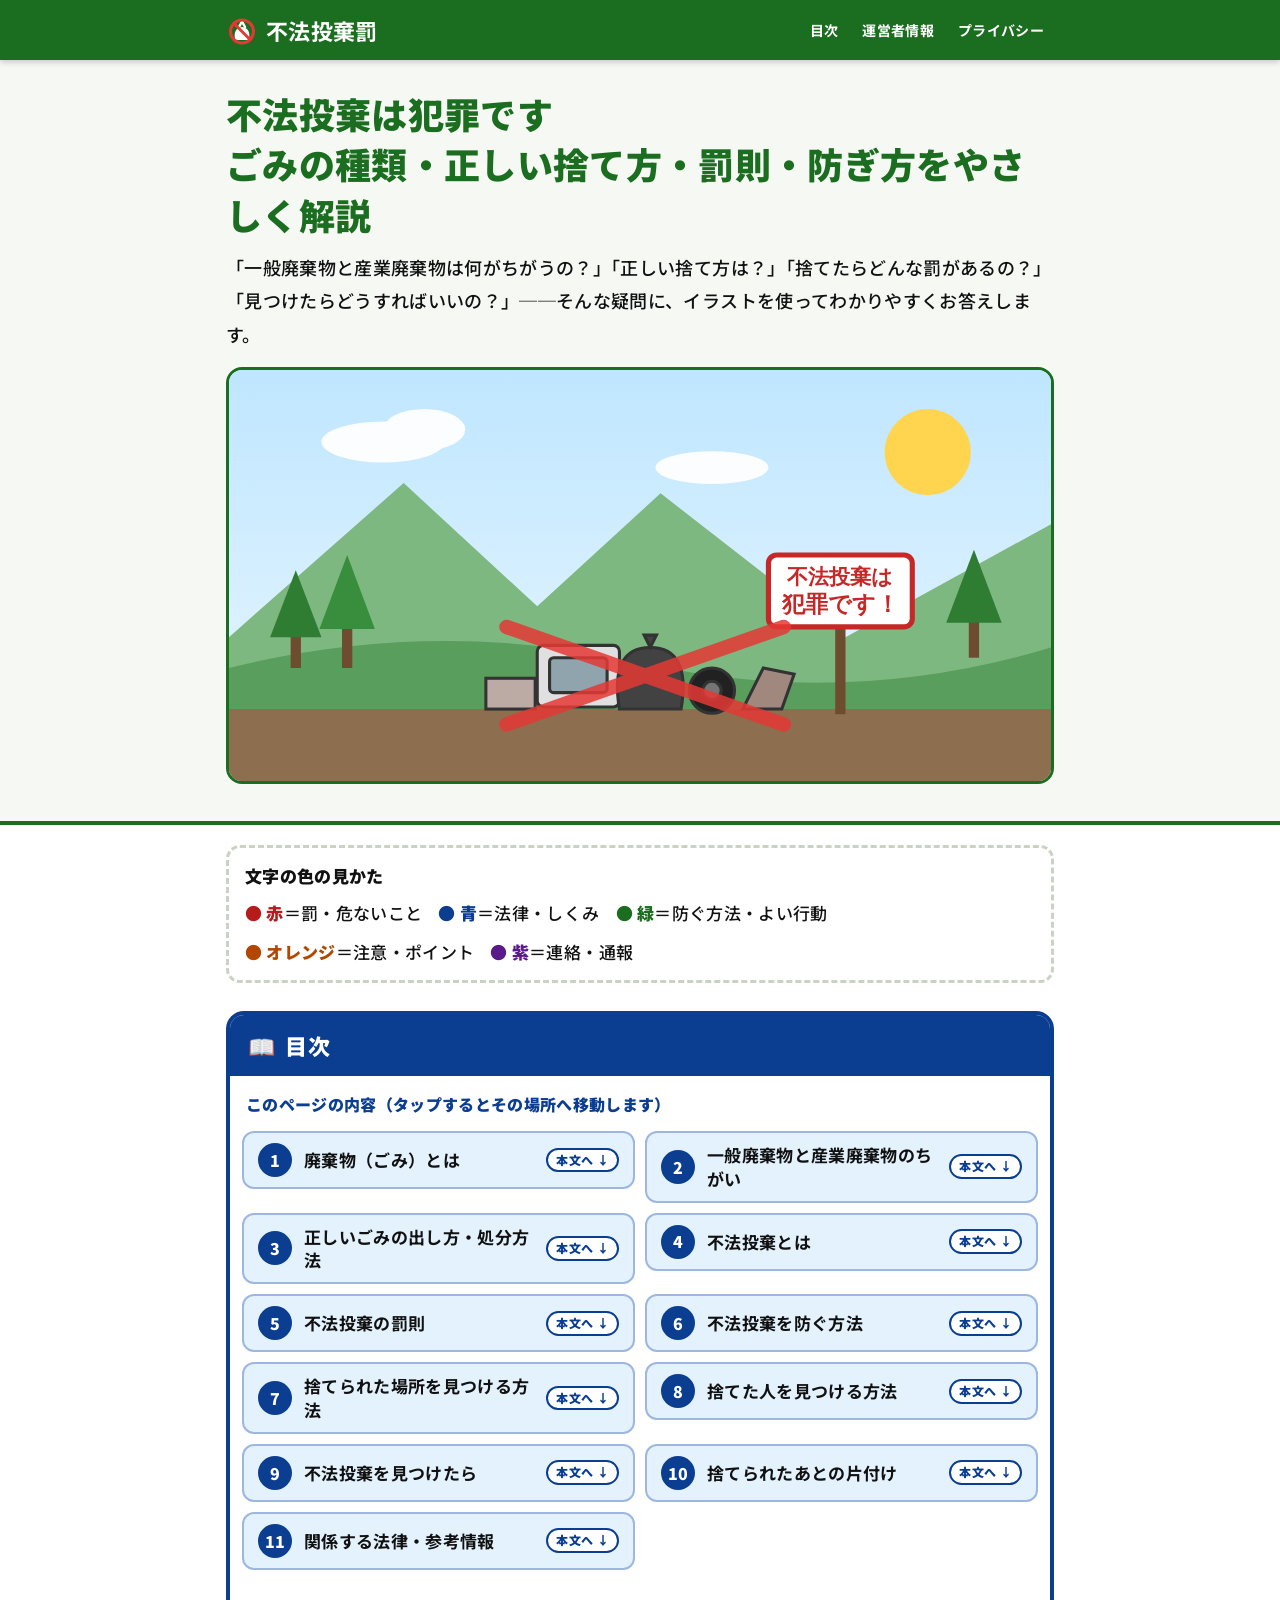
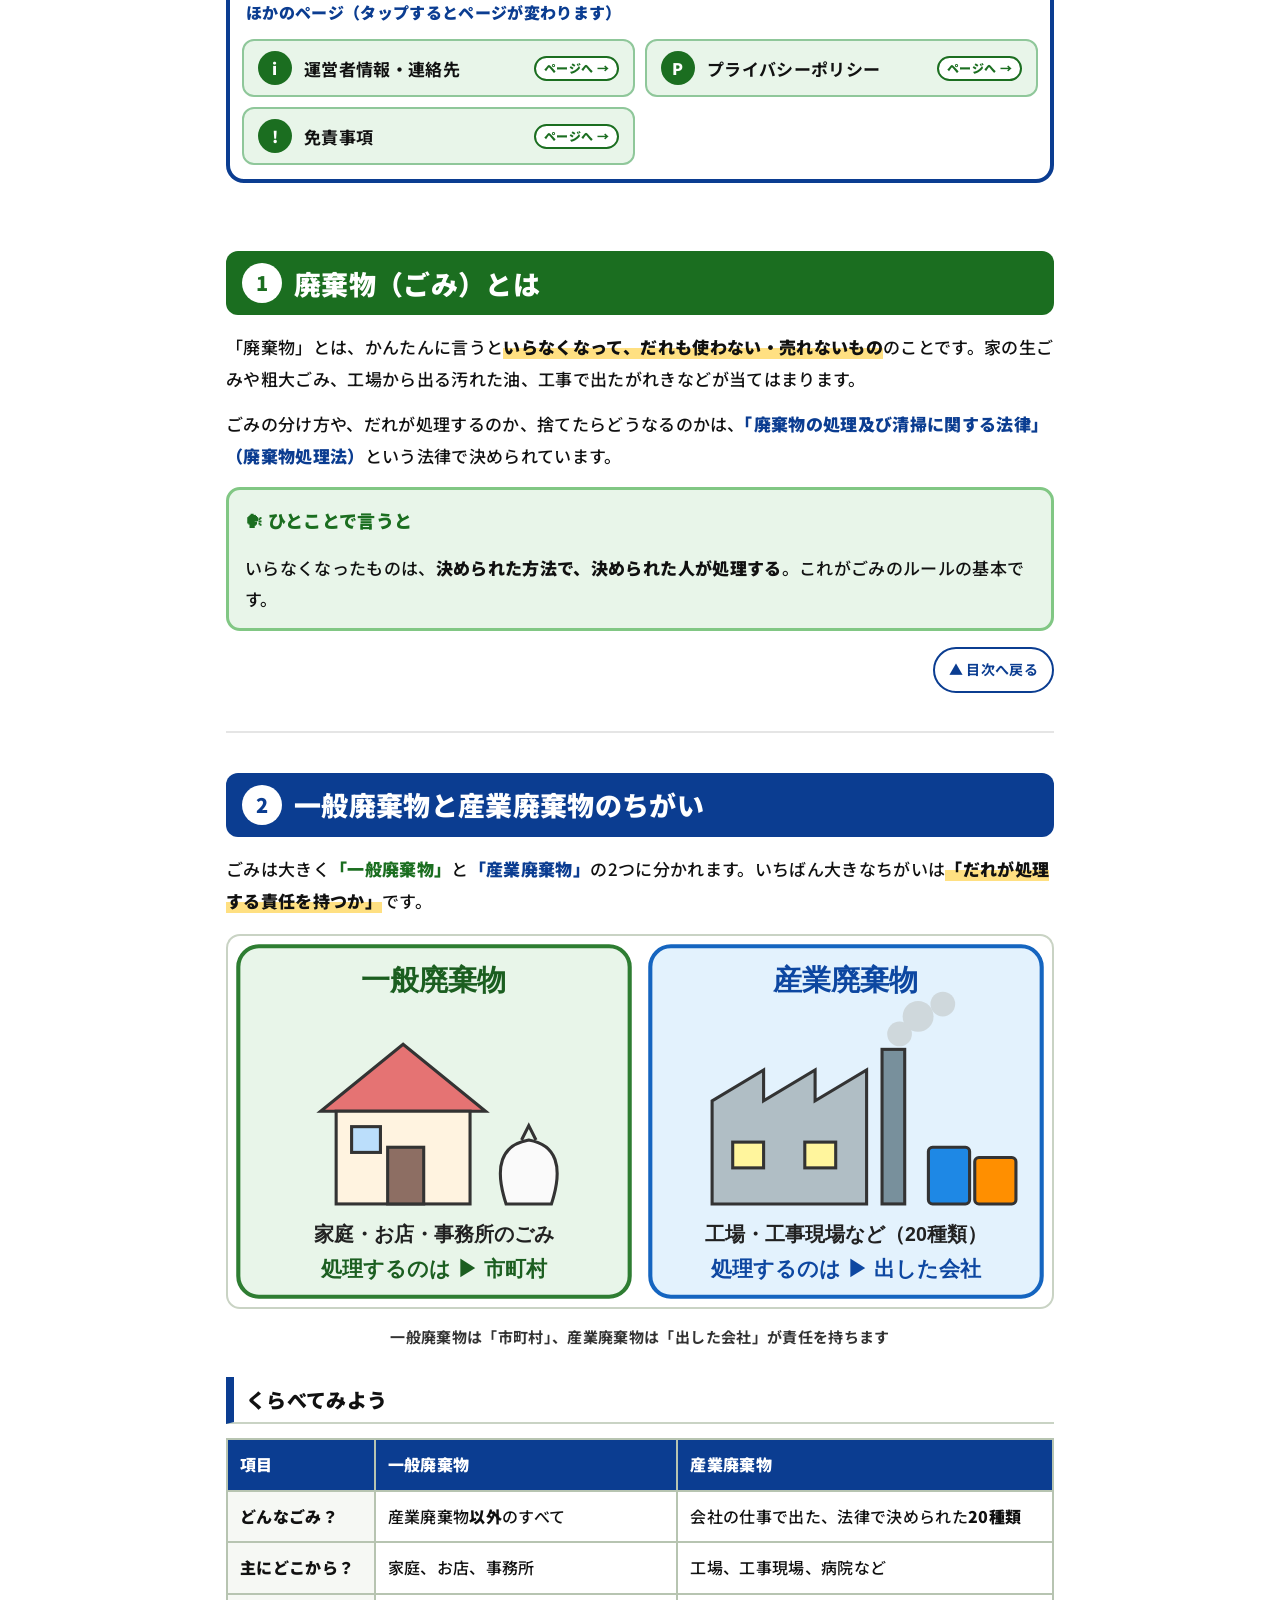
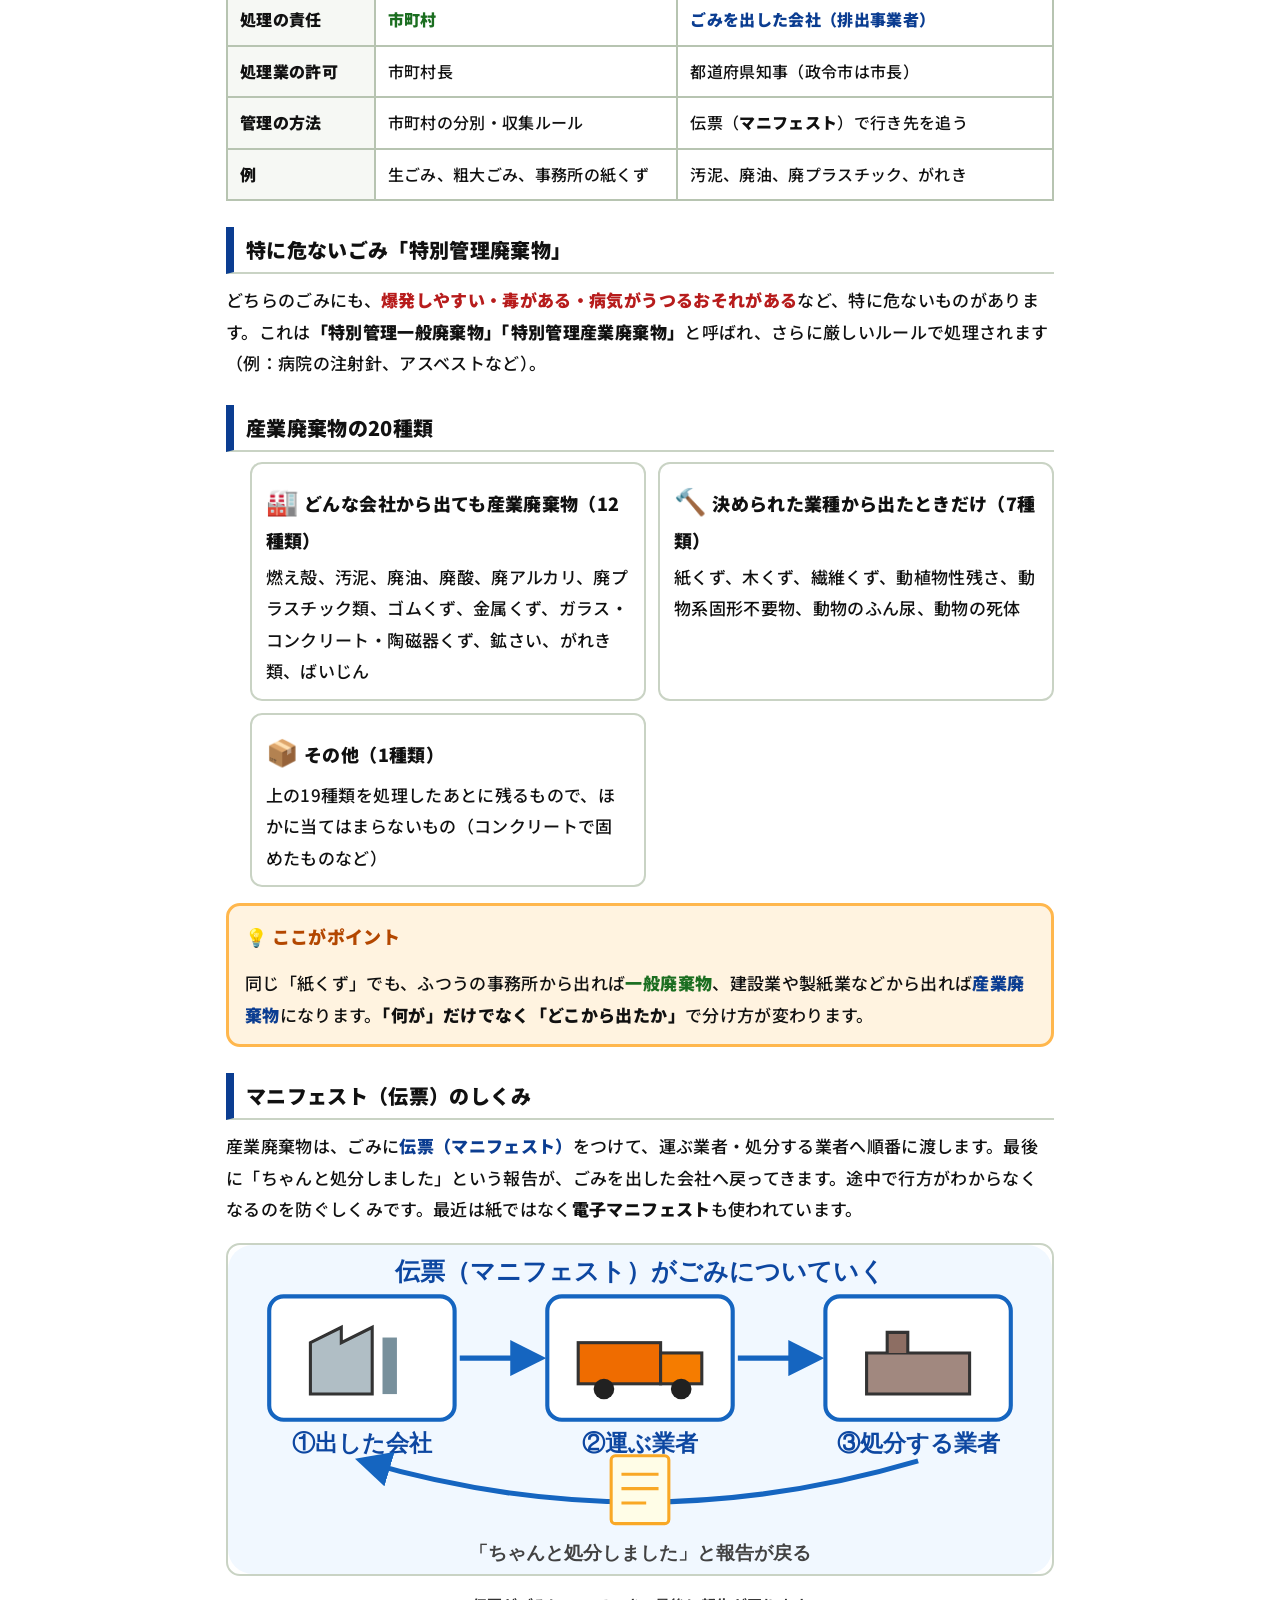
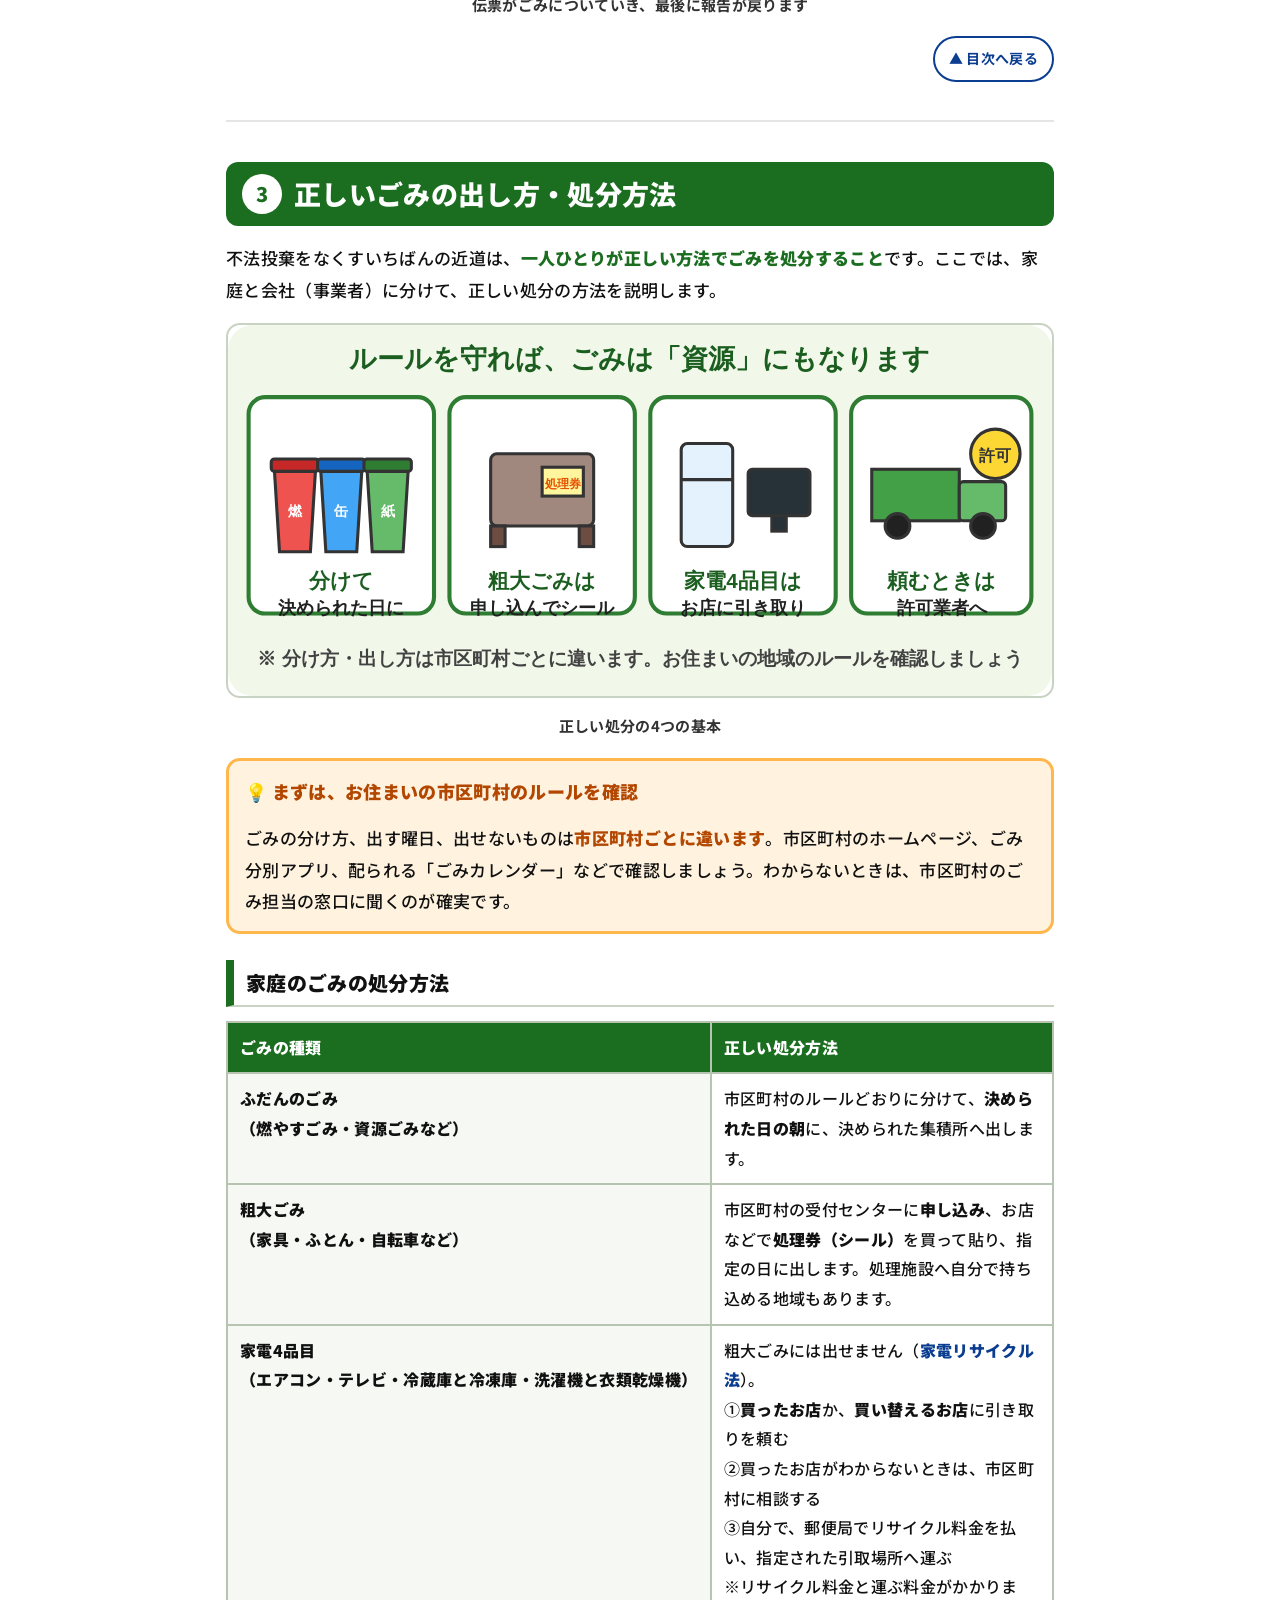
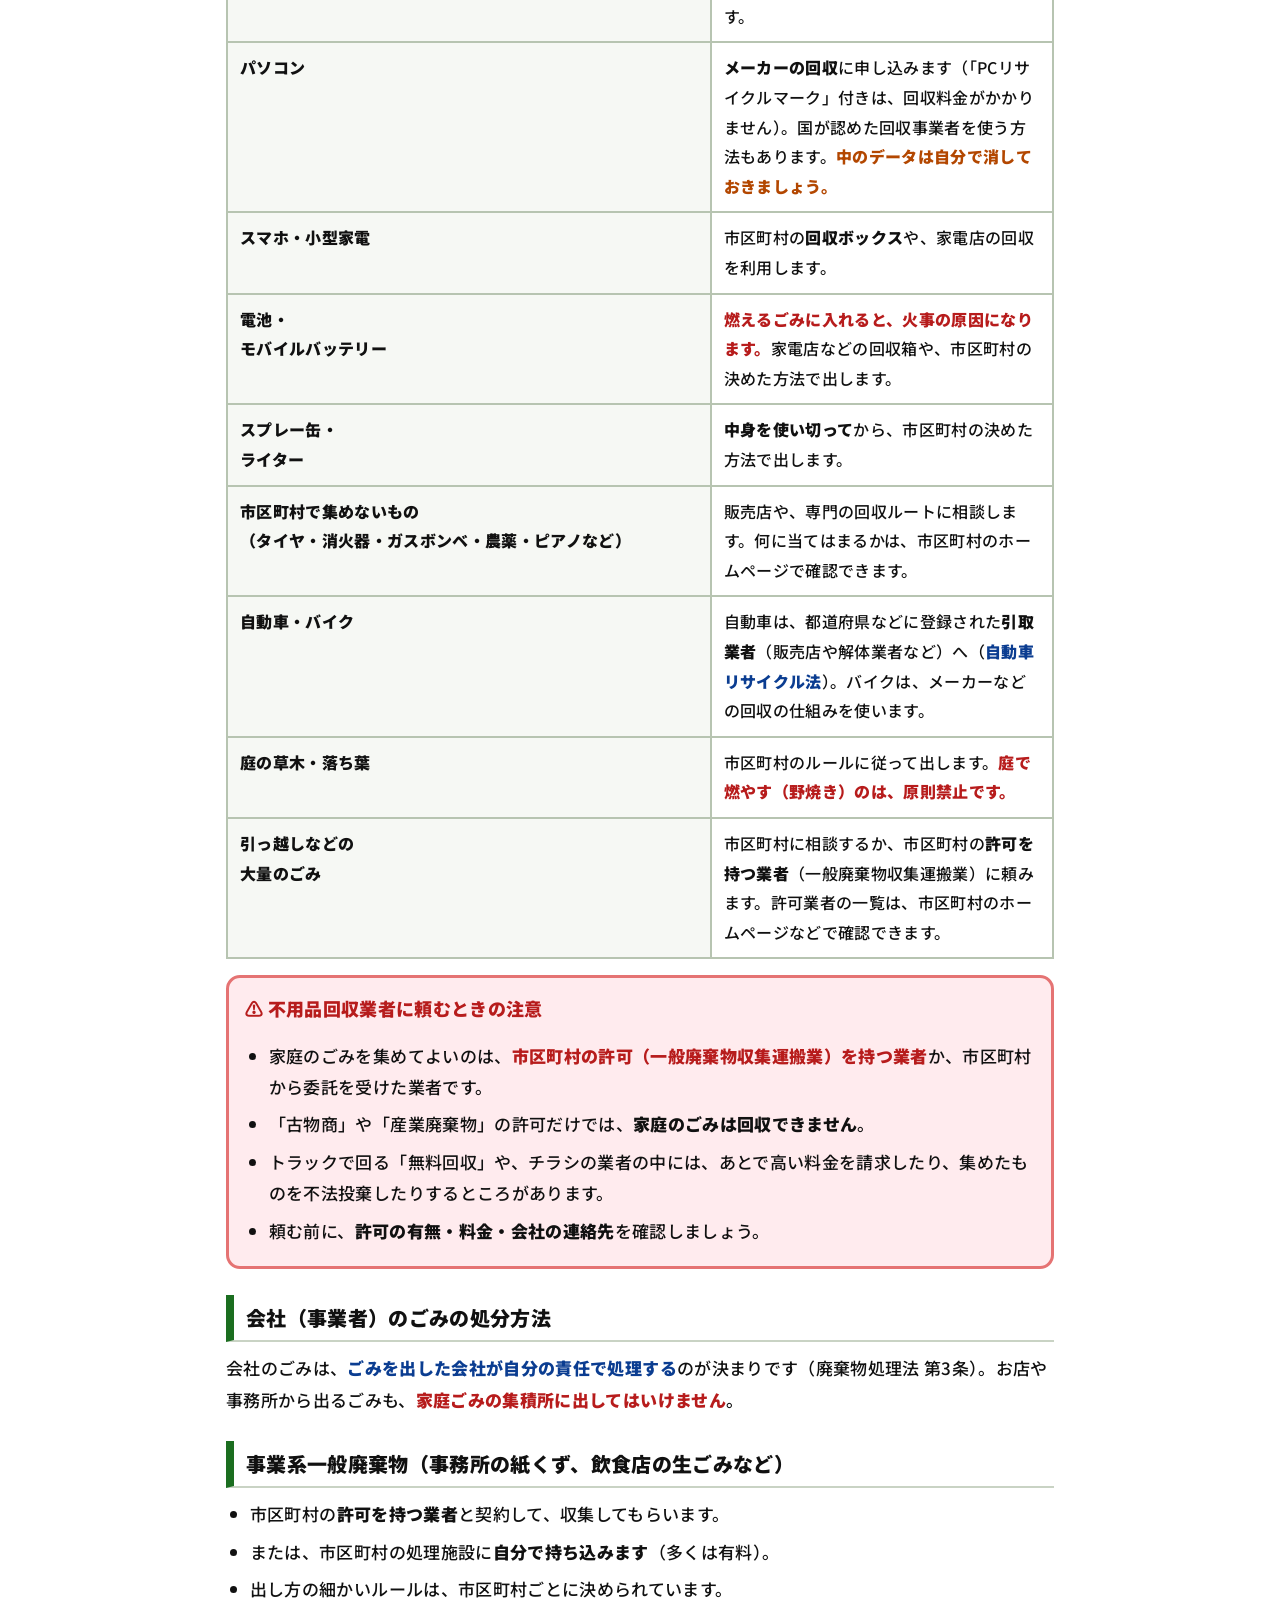
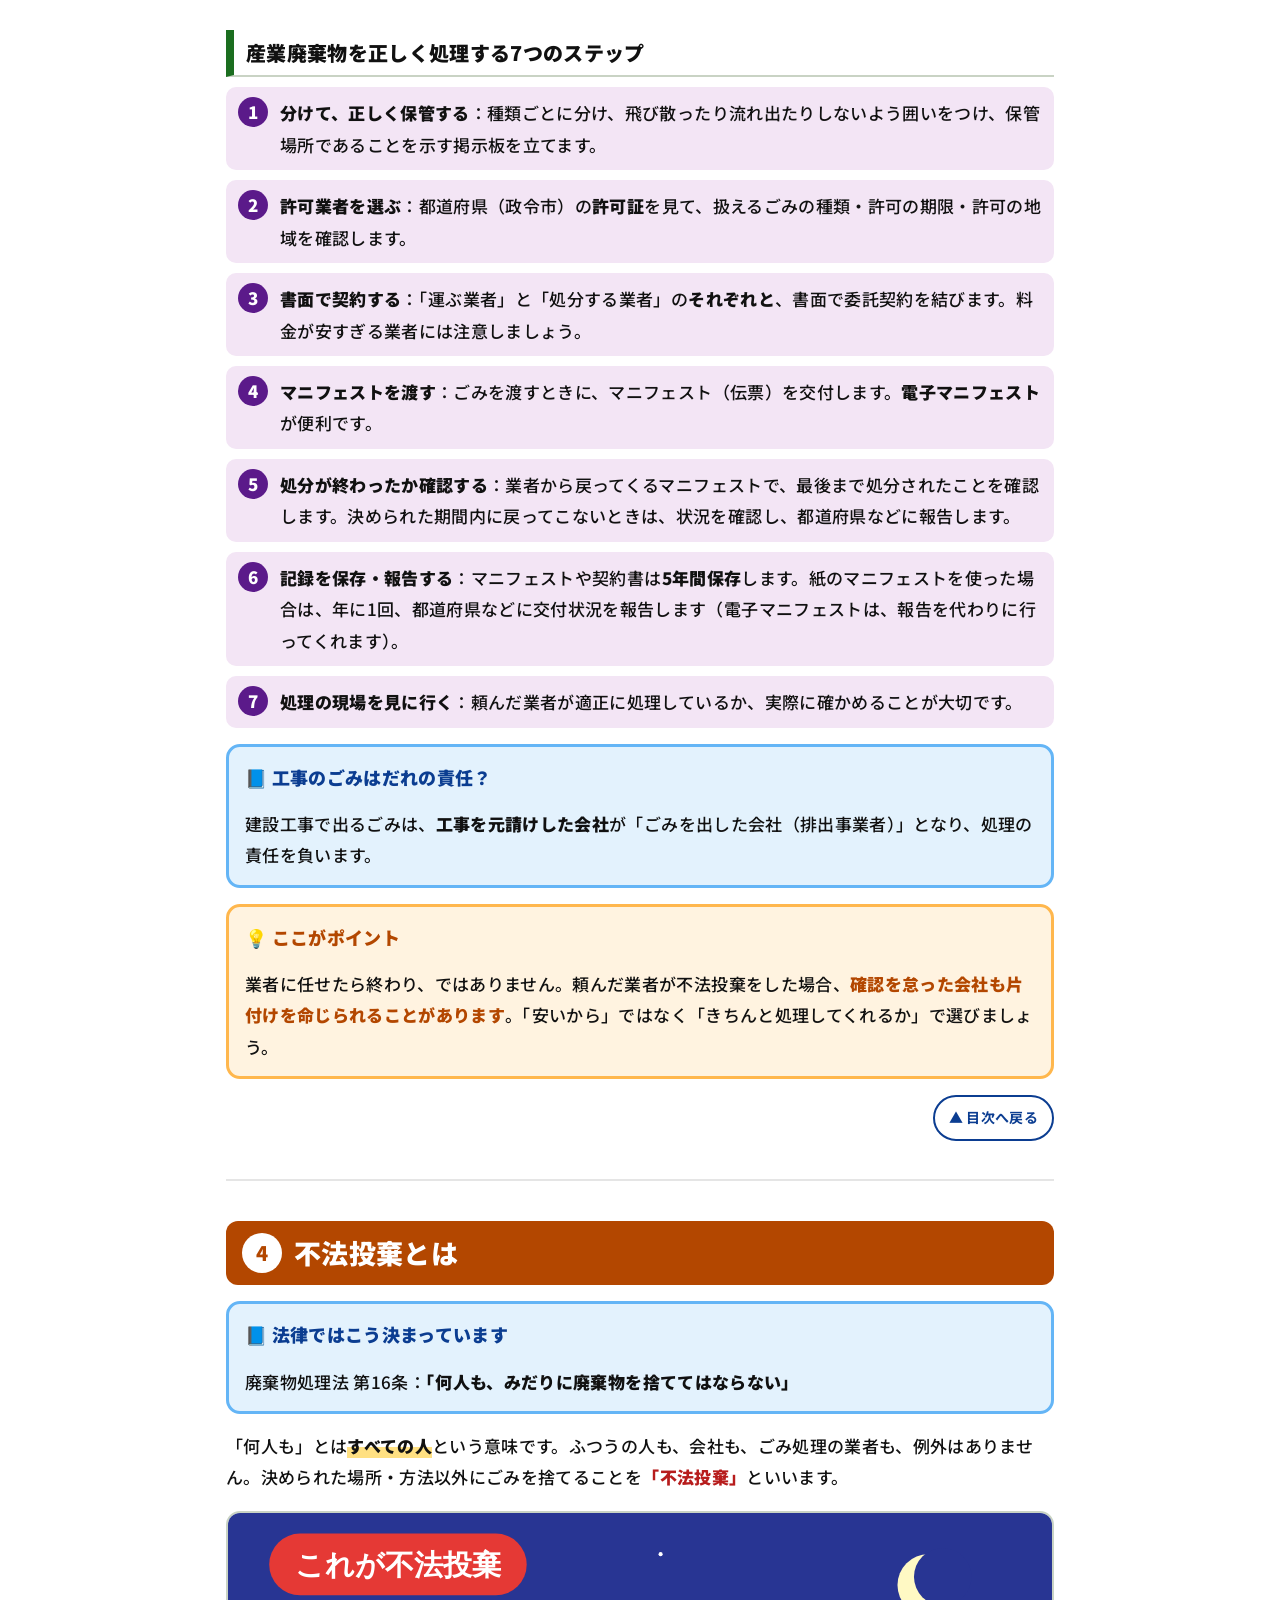
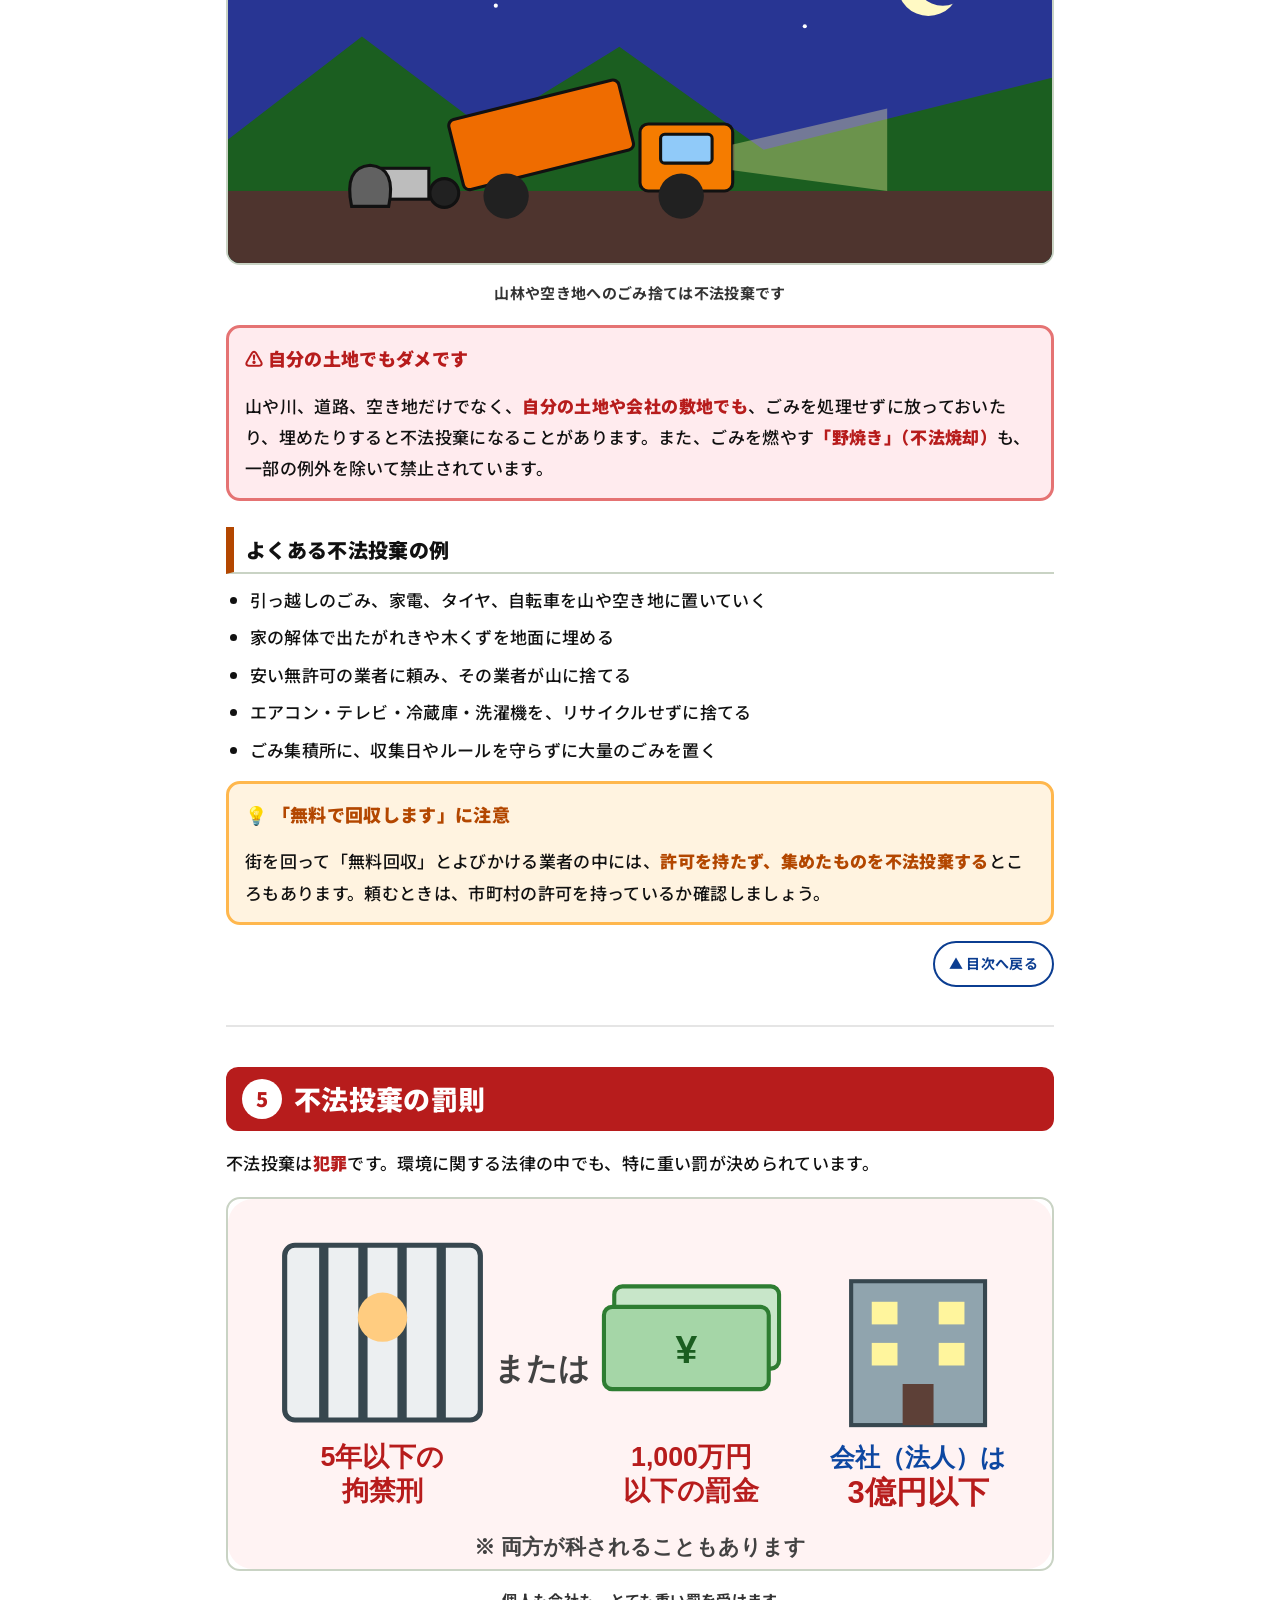
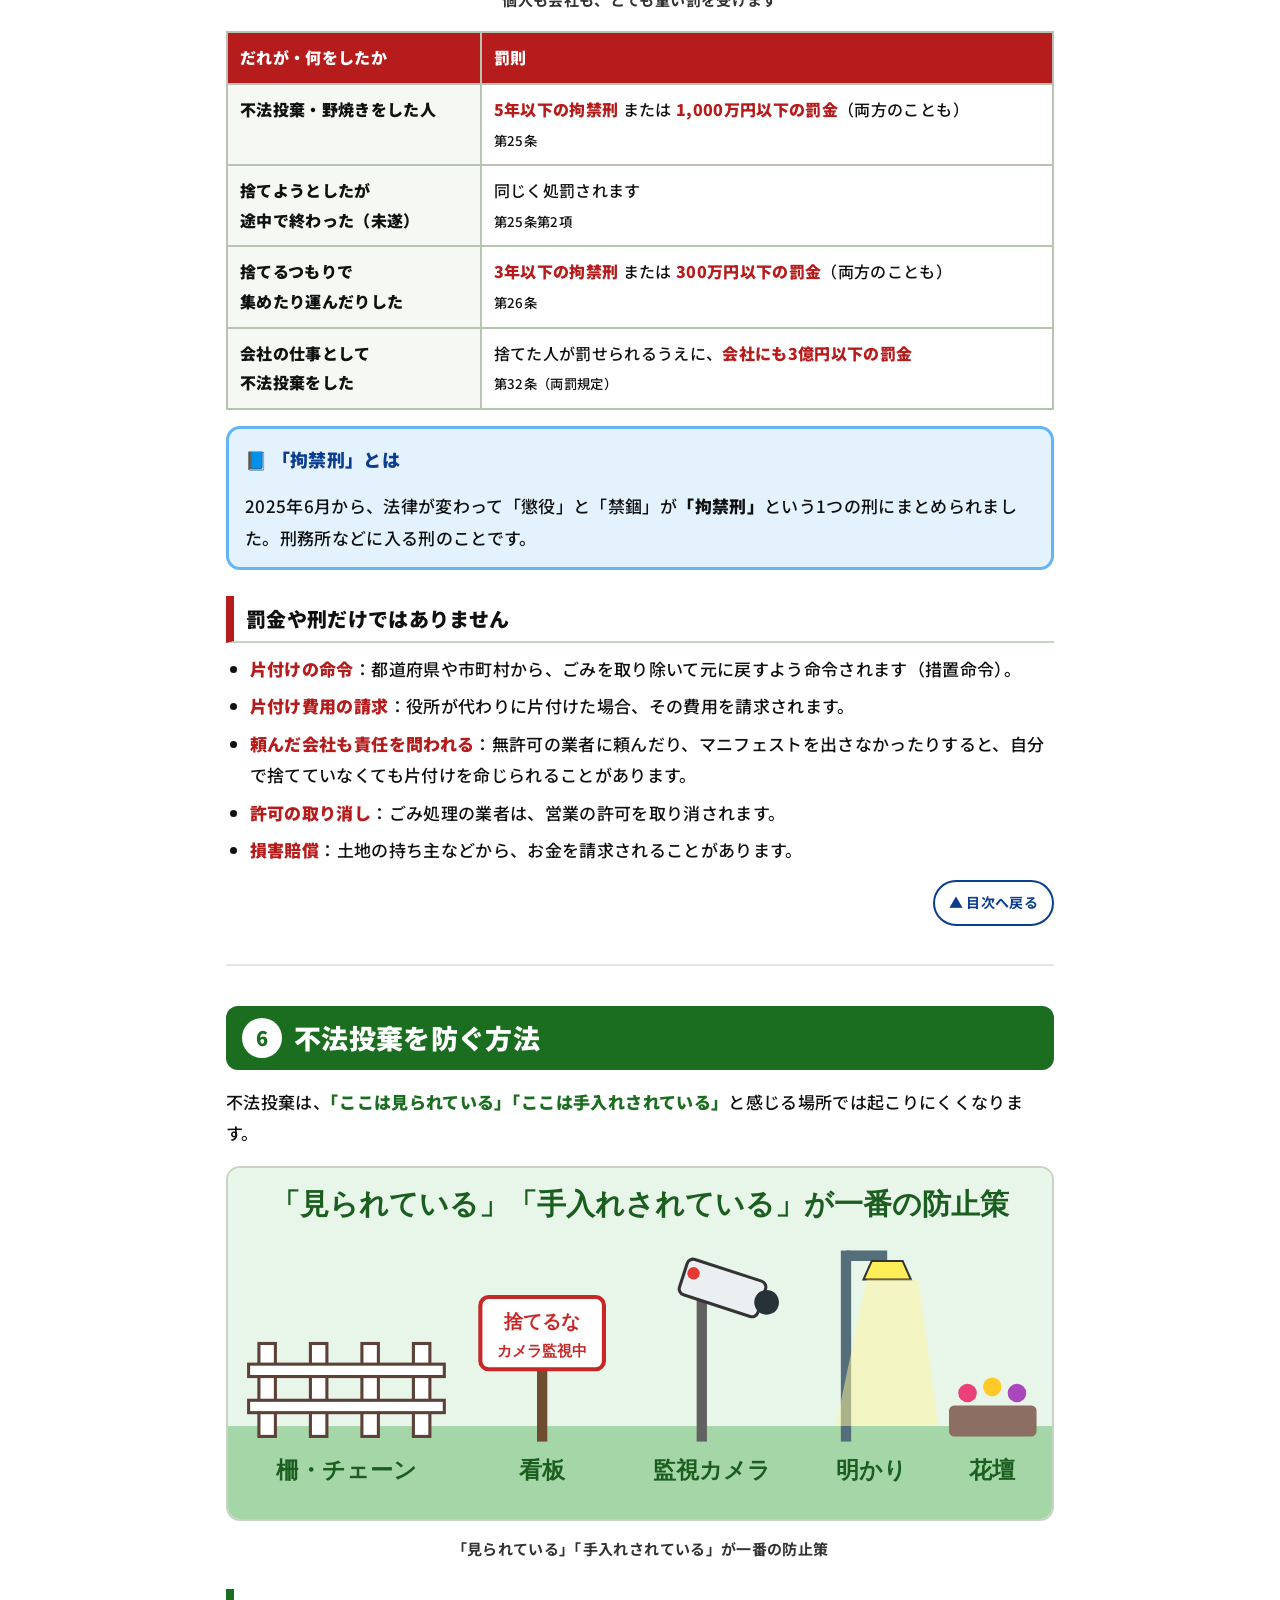
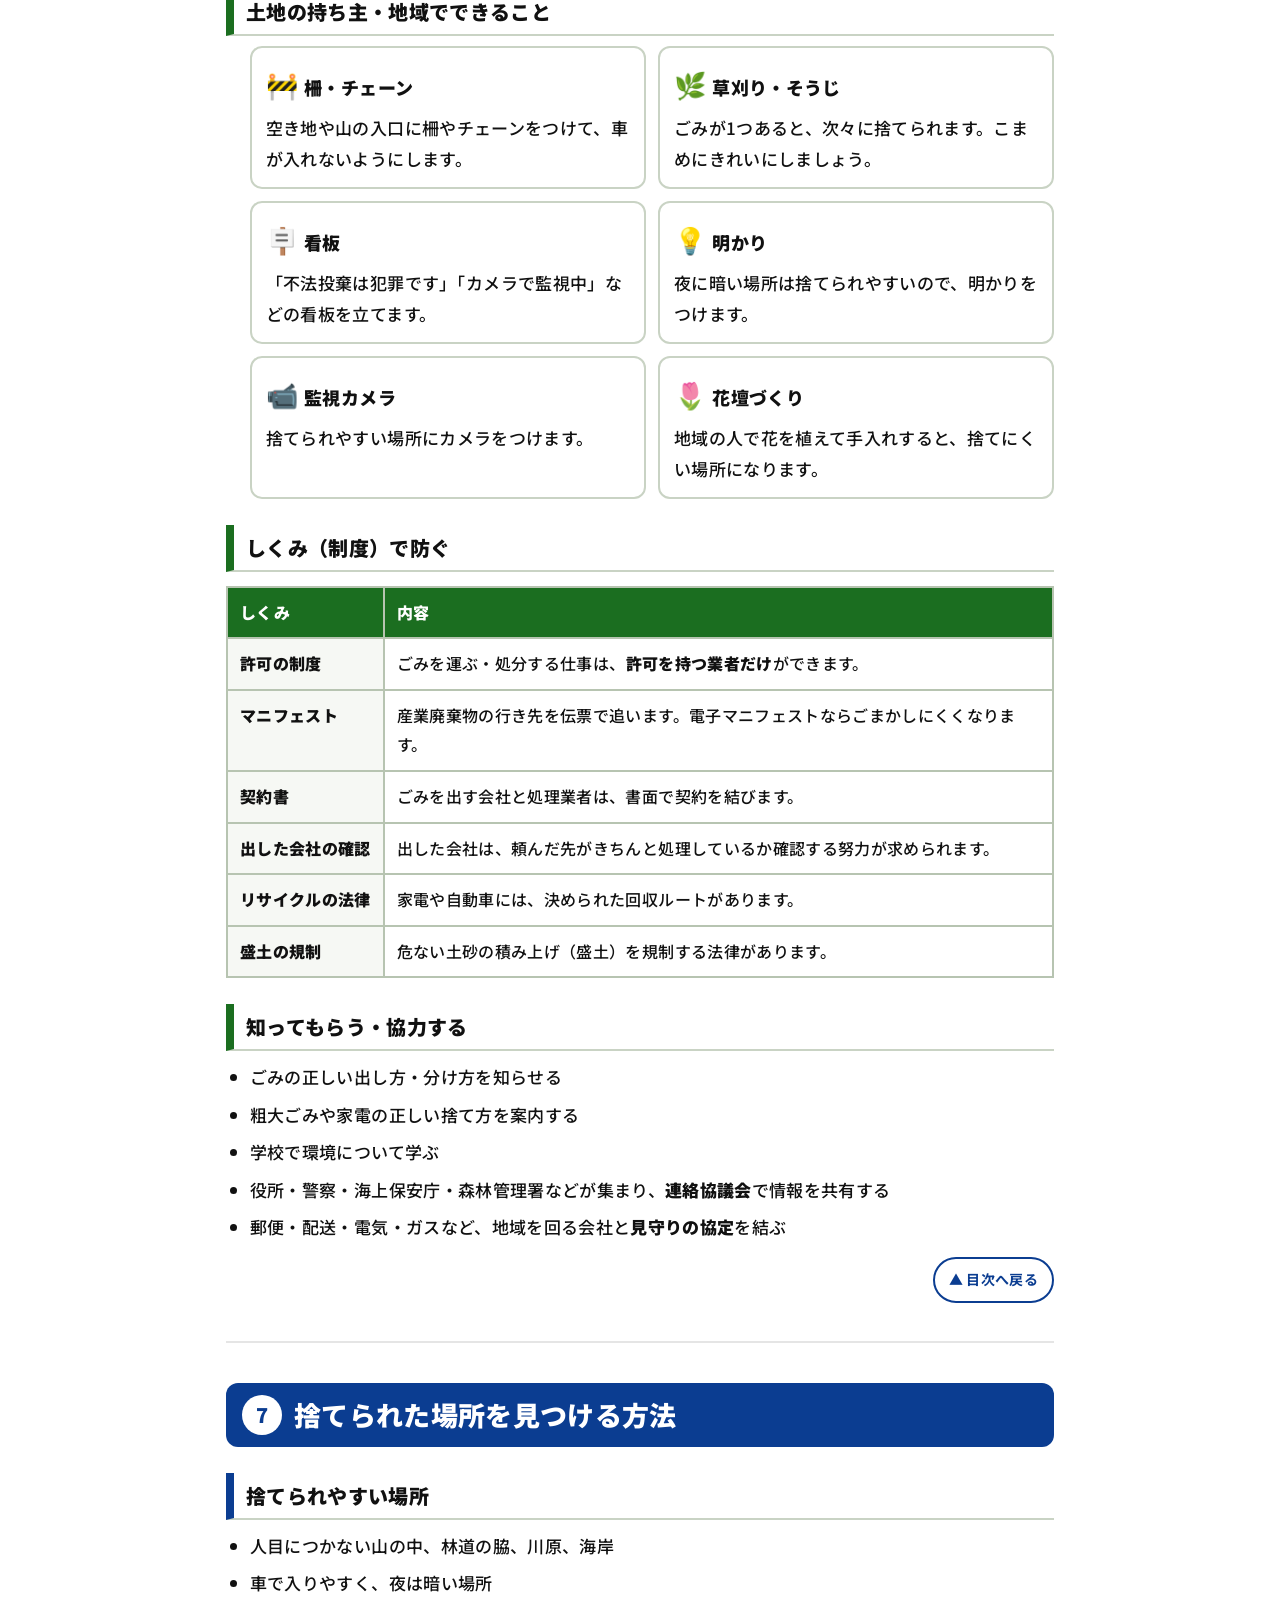
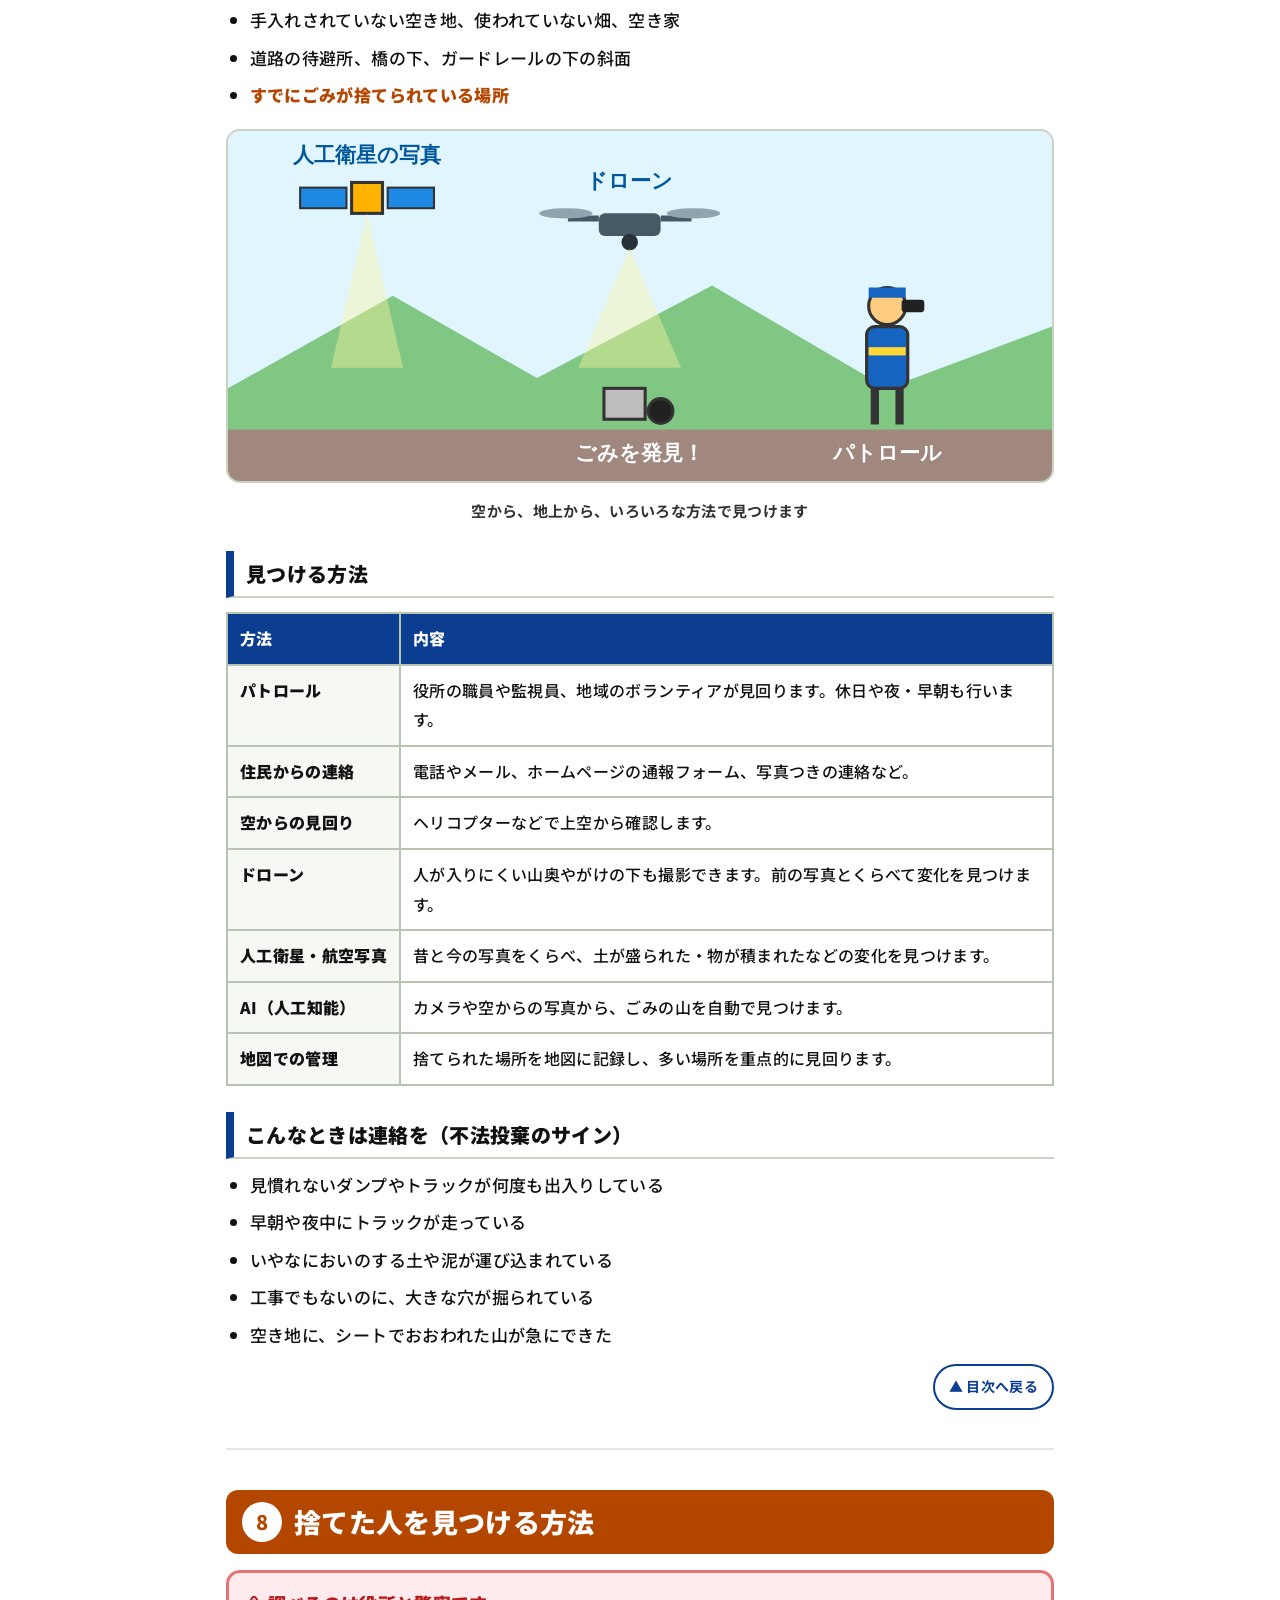
==== index.html @ 89e37661 "Add files via upload" ====
<!DOCTYPE html>
<html lang="ja">
<head>
<meta charset="UTF-8">
<meta name="viewport" content="width=device-width, initial-scale=1">
<title>不法投棄罰｜一般廃棄物と産業廃棄物の違い・正しい処分方法・不法投棄の罰則と防止策をやさしく解説</title>
<meta name="description" content="一般廃棄物と産業廃棄物の違い、正しいごみの処分方法、不法投棄の罰則（5年以下の拘禁刑・1,000万円以下の罰金、法人3億円以下）、不法投棄を防ぐ方法、捨てられた場所や捨てた人を見つける方法、見つけたときの連絡先を、イラスト付きでやさしく解説します。">
<meta name="keywords" content="不法投棄,罰則,ごみ 処分方法,粗大ごみ,家電リサイクル,産業廃棄物,一般廃棄物,違い,廃棄物処理法,不法投棄 防止,不法投棄 通報,マニフェスト,拘禁刑">
<meta name="robots" content="index, follow, max-image-preview:large">
<link rel="canonical" href="https://leben-k.github.io/haikibutu/">
<!-- Google Search Console の確認タグはここに貼ります（任意）
<meta name="google-site-verification" content="ここに確認コード">
-->
<meta name="theme-color" content="#1b6e20">
<meta property="og:type" content="website">
<meta property="og:site_name" content="不法投棄罰">
<meta property="og:title" content="不法投棄罰｜不法投棄の罰則と防止策をやさしく解説">
<meta property="og:description" content="ごみの種類の違い、不法投棄の罰則、防ぐ方法、見つけたときの行動をイラストでわかりやすく。">
<meta property="og:url" content="https://leben-k.github.io/haikibutu/">
<meta property="og:image" content="https://leben-k.github.io/haikibutu/images/ogp.png">
<meta property="og:locale" content="ja_JP">
<meta name="twitter:card" content="summary_large_image">
<link rel="icon" href="favicon.ico" sizes="48x48">
<link rel="icon" href="images/favicon.svg" type="image/svg+xml">
<link rel="icon" href="images/favicon-32.png" type="image/png" sizes="32x32">
<link rel="apple-touch-icon" href="images/apple-touch-icon.png">
<link rel="sitemap" type="application/xml" href="sitemap.xml">
<link rel="manifest" href="site.webmanifest">
<link rel="preconnect" href="https://fonts.googleapis.com">
<link rel="preconnect" href="https://fonts.gstatic.com" crossorigin>
<link href="https://fonts.googleapis.com/css2?family=Noto+Sans+JP:wght@500;700;900&display=swap" rel="stylesheet">
<link rel="stylesheet" href="css/style.css">
<script type="application/ld+json">
{
  "@context": "https://schema.org",
  "@graph": [
    {
      "@type": "WebSite",
      "@id": "https://leben-k.github.io/haikibutu/#website",
      "name": "不法投棄罰",
      "url": "https://leben-k.github.io/haikibutu/",
      "inLanguage": "ja",
      "publisher": { "@id": "https://leben-k.github.io/haikibutu/#org" }
    },
    {
      "@type": "Organization",
      "@id": "https://leben-k.github.io/haikibutu/#org",
      "name": "地域情報室",
      "url": "https://leben-k.github.io/about.html"
    },
    {
      "@type": "Article",
      "headline": "一般廃棄物と産業廃棄物の違い・不法投棄の罰則と防止策",
      "description": "廃棄物の種類、不法投棄の罰則、防止策、発見と通報の方法をやさしく解説。",
      "inLanguage": "ja",
      "image": "https://leben-k.github.io/haikibutu/images/ogp.png",
      "datePublished": "2026-10-24",
      "dateModified": "2026-10-24",
      "author": { "@id": "https://leben-k.github.io/haikibutu/#org" },
      "publisher": { "@id": "https://leben-k.github.io/haikibutu/#org" },
      "mainEntityOfPage": "https://leben-k.github.io/haikibutu/"
    }
  ]
}
</script>
</head>
<body id="top">

<header class="site-header">
  <div class="wrap">
    <p class="site-title"><a href="./"><img src="images/favicon.svg" alt="" width="32" height="32">不法投棄罰</a></p>
    <nav class="site-nav" aria-label="サイト内メニュー">
      <ul>
        <li><a href="#toc">目次</a></li>
        <li><a href="about.html">運営者情報</a></li>
        <li><a href="privacy.html">プライバシー</a></li>
      </ul>
    </nav>
  </div>
</header>

<section class="hero">
  <div class="wrap">
    <h1>不法投棄は犯罪です<br>ごみの種類・正しい捨て方・罰則・防ぎ方をやさしく解説</h1>
    <p class="lead">「一般廃棄物と産業廃棄物は何がちがうの？」「正しい捨て方は？」「捨てたらどんな罰があるの？」「見つけたらどうすればいいの？」──そんな疑問に、イラストを使ってわかりやすくお答えします。</p>
    <figure>
      <img src="images/hero.svg" alt="山のふもとに捨てられたごみと「不法投棄は犯罪です」の看板" width="800" height="400">
    </figure>
  </div>
</section>

<main id="main">
<div class="wrap">

  <div class="legend">
    <p>文字の色の見かた</p>
    <ul>
      <li class="l-red"><span class="c-red">赤</span>＝罰・危ないこと</li>
      <li class="l-blue"><span class="c-blue">青</span>＝法律・しくみ</li>
      <li class="l-green"><span class="c-green">緑</span>＝防ぐ方法・よい行動</li>
      <li class="l-orange"><span class="c-orange">オレンジ</span>＝注意・ポイント</li>
      <li class="l-purple"><span class="c-purple">紫</span>＝連絡・通報</li>
    </ul>
  </div>

  <!-- ===== 目次 ===== -->
  <nav class="toc" id="toc" aria-labelledby="toc-title">
    <h2 class="toc-title" id="toc-title">目次</h2>
    <p class="toc-sub">このページの内容（タップするとその場所へ移動します）</p>
    <ol>
      <li><a href="#s1"><span class="num">1</span><span class="txt">廃棄物（ごみ）とは</span><span class="tag">本文へ ↓</span></a></li>
      <li><a href="#s2"><span class="num">2</span><span class="txt">一般廃棄物と産業廃棄物のちがい</span><span class="tag">本文へ ↓</span></a></li>
      <li><a href="#proper"><span class="num">3</span><span class="txt">正しいごみの出し方・処分方法</span><span class="tag">本文へ ↓</span></a></li>
      <li><a href="#s3"><span class="num">4</span><span class="txt">不法投棄とは</span><span class="tag">本文へ ↓</span></a></li>
      <li><a href="#s4"><span class="num">5</span><span class="txt">不法投棄の罰則</span><span class="tag">本文へ ↓</span></a></li>
      <li><a href="#s5"><span class="num">6</span><span class="txt">不法投棄を防ぐ方法</span><span class="tag">本文へ ↓</span></a></li>
      <li><a href="#s6"><span class="num">7</span><span class="txt">捨てられた場所を見つける方法</span><span class="tag">本文へ ↓</span></a></li>
      <li><a href="#s7"><span class="num">8</span><span class="txt">捨てた人を見つける方法</span><span class="tag">本文へ ↓</span></a></li>
      <li><a href="#s8"><span class="num">9</span><span class="txt">不法投棄を見つけたら</span><span class="tag">本文へ ↓</span></a></li>
      <li><a href="#s9"><span class="num">10</span><span class="txt">捨てられたあとの片付け</span><span class="tag">本文へ ↓</span></a></li>
      <li><a href="#s10"><span class="num">11</span><span class="txt">関係する法律・参考情報</span><span class="tag">本文へ ↓</span></a></li>
    </ol>
    <p class="toc-sub">ほかのページ（タップするとページが変わります）</p>
    <ul class="toc-pages">
      <li><a href="about.html"><span class="num">i</span><span class="txt">運営者情報・連絡先</span><span class="tag">ページへ →</span></a></li>
      <li><a href="privacy.html"><span class="num">P</span><span class="txt">プライバシーポリシー</span><span class="tag">ページへ →</span></a></li>
      <li><a href="privacy.html#disclaimer"><span class="num">!</span><span class="txt">免責事項</span><span class="tag">ページへ →</span></a></li>
    </ul>
  </nav>

  <aside class="ad-box" aria-label="広告">
    <p class="ad-label">広告</p>
    <div class="ad-slot"><!-- ▼ 楽天アフィリエイトのコード（画像型・script型どちらも可）を、この行と下の行の「間」に貼り付けてください ▼ --><!-- ▲ ここまで ▲ --></div>
    <p class="ad-note">広告のリンク先の商品・サービスに関するお問い合わせや取引は、各販売事業者との間で行ってください。当サイトは取引の当事者ではなく、責任を負いません。</p>
  </aside>

  <!-- ===== 1 ===== -->
  <section class="section" id="s1" aria-labelledby="h-s1">
    <h2 id="h-s1"><span class="h-num">1</span>廃棄物（ごみ）とは</h2>
    <p>「廃棄物」とは、かんたんに言うと<strong class="mark">いらなくなって、だれも使わない・売れないもの</strong>のことです。家の生ごみや粗大ごみ、工場から出る汚れた油、工事で出たがれきなどが当てはまります。</p>
    <p>ごみの分け方や、だれが処理するのか、捨てたらどうなるのかは、<strong class="c-blue">「廃棄物の処理及び清掃に関する法律」（廃棄物処理法）</strong>という法律で決められています。</p>
    <div class="box easy">
      <p class="box-title">ひとことで言うと</p>
      <p>いらなくなったものは、<strong>決められた方法で、決められた人が処理する</strong>。これがごみのルールの基本です。</p>
    </div>
    <p class="back-toc"><a href="#toc">▲ 目次へ戻る</a></p>
  </section>

  <!-- ===== 2 ===== -->
  <section class="section t-blue" id="s2" aria-labelledby="h-s2">
    <h2 id="h-s2"><span class="h-num">2</span>一般廃棄物と産業廃棄物のちがい</h2>
    <p>ごみは大きく<strong class="c-green">「一般廃棄物」</strong>と<strong class="c-blue">「産業廃棄物」</strong>の2つに分かれます。いちばん大きなちがいは<strong class="mark">「だれが処理する責任を持つか」</strong>です。</p>
    <figure class="illust">
      <img src="images/waste-types.svg" alt="家庭から出る一般廃棄物は市町村が処理し、工場や工事現場から出る産業廃棄物は出した会社が処理する" width="800" height="360" loading="lazy">
      <figcaption>一般廃棄物は「市町村」、産業廃棄物は「出した会社」が責任を持ちます</figcaption>
    </figure>

    <h3>くらべてみよう</h3>
    <div class="table-wrap t-blue">
      <table>
        <thead><tr><th scope="col">項目</th><th scope="col">一般廃棄物</th><th scope="col">産業廃棄物</th></tr></thead>
        <tbody>
          <tr><th scope="row">どんなごみ？</th><td>産業廃棄物<strong>以外</strong>のすべて</td><td>会社の仕事で出た、法律で決められた<strong>20種類</strong></td></tr>
          <tr><th scope="row">主にどこから？</th><td>家庭、お店、事務所</td><td>工場、工事現場、病院など</td></tr>
          <tr><th scope="row">処理の責任</th><td><strong class="c-green">市町村</strong></td><td><strong class="c-blue">ごみを出した会社（排出事業者）</strong></td></tr>
          <tr><th scope="row">処理業の許可</th><td>市町村長</td><td>都道府県知事（政令市は市長）</td></tr>
          <tr><th scope="row">管理の方法</th><td>市町村の分別・収集ルール</td><td>伝票（<strong>マニフェスト</strong>）で行き先を追う</td></tr>
          <tr><th scope="row">例</th><td>生ごみ、粗大ごみ、事務所の紙くず</td><td>汚泥、廃油、廃プラスチック、がれき</td></tr>
        </tbody>
      </table>
    </div>

    <h3>特に危ないごみ「特別管理廃棄物」</h3>
    <p>どちらのごみにも、<strong class="c-red">爆発しやすい・毒がある・病気がうつるおそれがある</strong>など、特に危ないものがあります。これは<strong>「特別管理一般廃棄物」「特別管理産業廃棄物」</strong>と呼ばれ、さらに厳しいルールで処理されます（例：病院の注射針、アスベストなど）。</p>

    <h3>産業廃棄物の20種類</h3>
    <ul class="cards">
      <li><span class="card-t"><span class="emoji">🏭</span>どんな会社から出ても産業廃棄物（12種類）</span>燃え殻、汚泥、廃油、廃酸、廃アルカリ、廃プラスチック類、ゴムくず、金属くず、ガラス・コンクリート・陶磁器くず、鉱さい、がれき類、ばいじん</li>
      <li><span class="card-t"><span class="emoji">🔨</span>決められた業種から出たときだけ（7種類）</span>紙くず、木くず、繊維くず、動植物性残さ、動物系固形不要物、動物のふん尿、動物の死体</li>
      <li><span class="card-t"><span class="emoji">📦</span>その他（1種類）</span>上の19種類を処理したあとに残るもので、ほかに当てはまらないもの（コンクリートで固めたものなど）</li>
    </ul>
    <div class="box point">
      <p class="box-title">ここがポイント</p>
      <p>同じ「紙くず」でも、ふつうの事務所から出れば<strong class="c-green">一般廃棄物</strong>、建設業や製紙業などから出れば<strong class="c-blue">産業廃棄物</strong>になります。<strong>「何が」だけでなく「どこから出たか」</strong>で分け方が変わります。</p>
    </div>

    <h3>マニフェスト（伝票）のしくみ</h3>
    <p>産業廃棄物は、ごみに<strong class="c-blue">伝票（マニフェスト）</strong>をつけて、運ぶ業者・処分する業者へ順番に渡します。最後に「ちゃんと処分しました」という報告が、ごみを出した会社へ戻ってきます。途中で行方がわからなくなるのを防ぐしくみです。最近は紙ではなく<strong>電子マニフェスト</strong>も使われています。</p>
    <figure class="illust">
      <img src="images/manifest.svg" alt="出した会社から運ぶ業者、処分する業者へ伝票がついていき、最後に出した会社へ報告が戻る流れ" width="800" height="320" loading="lazy">
      <figcaption>伝票がごみについていき、最後に報告が戻ります</figcaption>
    </figure>
    <p class="back-toc"><a href="#toc">▲ 目次へ戻る</a></p>
  </section>

  <!-- ===== 正しい処分方法 ===== -->
  <section class="section" id="proper" aria-labelledby="h-proper">
    <h2 id="h-proper"><span class="h-num">3</span>正しいごみの出し方・処分方法</h2>
    <p>不法投棄をなくすいちばんの近道は、<strong class="c-green">一人ひとりが正しい方法でごみを処分すること</strong>です。ここでは、家庭と会社（事業者）に分けて、正しい処分の方法を説明します。</p>
    <figure class="illust">
      <img src="images/proper-disposal.svg" alt="分けて決められた日に出す、粗大ごみは申し込んでシールを貼る、家電4品目はお店へ、頼むときは許可業者へ" width="800" height="360" loading="lazy">
      <figcaption>正しい処分の4つの基本</figcaption>
    </figure>
    <div class="box point">
      <p class="box-title">まずは、お住まいの市区町村のルールを確認</p>
      <p>ごみの分け方、出す曜日、出せないものは<strong class="c-orange">市区町村ごとに違います</strong>。市区町村のホームページ、ごみ分別アプリ、配られる「ごみカレンダー」などで確認しましょう。わからないときは、市区町村のごみ担当の窓口に聞くのが確実です。</p>
    </div>

    <h3>家庭のごみの処分方法</h3>
    <div class="table-wrap">
      <table>
        <thead><tr><th scope="col">ごみの種類</th><th scope="col">正しい処分方法</th></tr></thead>
        <tbody>
          <tr><th scope="row">ふだんのごみ<br>（燃やすごみ・資源ごみなど）</th><td>市区町村のルールどおりに分けて、<strong>決められた日の朝</strong>に、決められた集積所へ出します。</td></tr>
          <tr><th scope="row">粗大ごみ<br>（家具・ふとん・自転車など）</th><td>市区町村の受付センターに<strong>申し込み</strong>、お店などで<strong>処理券（シール）</strong>を買って貼り、指定の日に出します。処理施設へ自分で持ち込める地域もあります。</td></tr>
          <tr><th scope="row">家電4品目<br>（エアコン・テレビ・冷蔵庫と冷凍庫・洗濯機と衣類乾燥機）</th><td>粗大ごみには出せません（<strong class="c-blue">家電リサイクル法</strong>）。<br>①<strong>買ったお店</strong>か、<strong>買い替えるお店</strong>に引き取りを頼む<br>②買ったお店がわからないときは、市区町村に相談する<br>③自分で、郵便局でリサイクル料金を払い、指定された引取場所へ運ぶ<br>※リサイクル料金と運ぶ料金がかかります。</td></tr>
          <tr><th scope="row">パソコン</th><td><strong>メーカーの回収</strong>に申し込みます（「PCリサイクルマーク」付きは、回収料金がかかりません）。国が認めた回収事業者を使う方法もあります。<strong class="c-orange">中のデータは自分で消しておきましょう。</strong></td></tr>
          <tr><th scope="row">スマホ・小型家電</th><td>市区町村の<strong>回収ボックス</strong>や、家電店の回収を利用します。</td></tr>
          <tr><th scope="row">電池・<br>モバイルバッテリー</th><td><strong class="c-red">燃えるごみに入れると、火事の原因になります。</strong>家電店などの回収箱や、市区町村の決めた方法で出します。</td></tr>
          <tr><th scope="row">スプレー缶・<br>ライター</th><td><strong>中身を使い切って</strong>から、市区町村の決めた方法で出します。</td></tr>
          <tr><th scope="row">市区町村で集めないもの<br>（タイヤ・消火器・ガスボンベ・農薬・ピアノなど）</th><td>販売店や、専門の回収ルートに相談します。何に当てはまるかは、市区町村のホームページで確認できます。</td></tr>
          <tr><th scope="row">自動車・バイク</th><td>自動車は、都道府県などに登録された<strong>引取業者</strong>（販売店や解体業者など）へ（<strong class="c-blue">自動車リサイクル法</strong>）。バイクは、メーカーなどの回収の仕組みを使います。</td></tr>
          <tr><th scope="row">庭の草木・落ち葉</th><td>市区町村のルールに従って出します。<strong class="c-red">庭で燃やす（野焼き）のは、原則禁止です。</strong></td></tr>
          <tr><th scope="row">引っ越しなどの<br>大量のごみ</th><td>市区町村に相談するか、市区町村の<strong>許可を持つ業者</strong>（一般廃棄物収集運搬業）に頼みます。許可業者の一覧は、市区町村のホームページなどで確認できます。</td></tr>
        </tbody>
      </table>
    </div>

    <div class="box danger">
      <p class="box-title">不用品回収業者に頼むときの注意</p>
      <ul>
        <li>家庭のごみを集めてよいのは、<strong class="c-red">市区町村の許可（一般廃棄物収集運搬業）を持つ業者</strong>か、市区町村から委託を受けた業者です。</li>
        <li>「古物商」や「産業廃棄物」の許可だけでは、<strong>家庭のごみは回収できません</strong>。</li>
        <li>トラックで回る「無料回収」や、チラシの業者の中には、あとで高い料金を請求したり、集めたものを不法投棄したりするところがあります。</li>
        <li>頼む前に、<strong>許可の有無・料金・会社の連絡先</strong>を確認しましょう。</li>
      </ul>
    </div>

    <h3>会社（事業者）のごみの処分方法</h3>
    <p>会社のごみは、<strong class="c-blue">ごみを出した会社が自分の責任で処理する</strong>のが決まりです（廃棄物処理法 第3条）。お店や事務所から出るごみも、<strong class="c-red">家庭ごみの集積所に出してはいけません</strong>。</p>

    <h3>事業系一般廃棄物（事務所の紙くず、飲食店の生ごみなど）</h3>
    <ul>
      <li>市区町村の<strong>許可を持つ業者</strong>と契約して、収集してもらいます。</li>
      <li>または、市区町村の処理施設に<strong>自分で持ち込みます</strong>（多くは有料）。</li>
      <li>出し方の細かいルールは、市区町村ごとに決められています。</li>
    </ul>

    <h3>産業廃棄物を正しく処理する7つのステップ</h3>
    <ol class="steps">
      <li><strong>分けて、正しく保管する</strong>：種類ごとに分け、飛び散ったり流れ出たりしないよう囲いをつけ、保管場所であることを示す掲示板を立てます。</li>
      <li><strong>許可業者を選ぶ</strong>：都道府県（政令市）の<strong>許可証</strong>を見て、扱えるごみの種類・許可の期限・許可の地域を確認します。</li>
      <li><strong>書面で契約する</strong>：「運ぶ業者」と「処分する業者」の<strong>それぞれと</strong>、書面で委託契約を結びます。料金が安すぎる業者には注意しましょう。</li>
      <li><strong>マニフェストを渡す</strong>：ごみを渡すときに、マニフェスト（伝票）を交付します。<strong>電子マニフェスト</strong>が便利です。</li>
      <li><strong>処分が終わったか確認する</strong>：業者から戻ってくるマニフェストで、最後まで処分されたことを確認します。決められた期間内に戻ってこないときは、状況を確認し、都道府県などに報告します。</li>
      <li><strong>記録を保存・報告する</strong>：マニフェストや契約書は<strong>5年間保存</strong>します。紙のマニフェストを使った場合は、年に1回、都道府県などに交付状況を報告します（電子マニフェストは、報告を代わりに行ってくれます）。</li>
      <li><strong>処理の現場を見に行く</strong>：頼んだ業者が適正に処理しているか、実際に確かめることが大切です。</li>
    </ol>
    <div class="box law">
      <p class="box-title">工事のごみはだれの責任？</p>
      <p>建設工事で出るごみは、<strong>工事を元請けした会社</strong>が「ごみを出した会社（排出事業者）」となり、処理の責任を負います。</p>
    </div>
    <div class="box point">
      <p class="box-title">ここがポイント</p>
      <p>業者に任せたら終わり、ではありません。頼んだ業者が不法投棄をした場合、<strong class="c-orange">確認を怠った会社も片付けを命じられることがあります</strong>。「安いから」ではなく「きちんと処理してくれるか」で選びましょう。</p>
    </div>
    <p class="back-toc"><a href="#toc">▲ 目次へ戻る</a></p>
  </section>

  <!-- ===== 3 ===== -->
  <section class="section t-orange" id="s3" aria-labelledby="h-s3">
    <h2 id="h-s3"><span class="h-num">4</span>不法投棄とは</h2>
    <div class="box law">
      <p class="box-title">法律ではこう決まっています</p>
      <p>廃棄物処理法 第16条：<strong>「何人も、みだりに廃棄物を捨ててはならない」</strong></p>
    </div>
    <p>「何人も」とは<strong class="mark">すべての人</strong>という意味です。ふつうの人も、会社も、ごみ処理の業者も、例外はありません。決められた場所・方法以外にごみを捨てることを<strong class="c-red">「不法投棄」</strong>といいます。</p>
    <figure class="illust">
      <img src="images/dumping.svg" alt="夜の山道でトラックがごみを捨てている様子" width="800" height="340" loading="lazy">
      <figcaption>山林や空き地へのごみ捨ては不法投棄です</figcaption>
    </figure>
    <div class="box danger">
      <p class="box-title">自分の土地でもダメです</p>
      <p>山や川、道路、空き地だけでなく、<strong class="c-red">自分の土地や会社の敷地でも</strong>、ごみを処理せずに放っておいたり、埋めたりすると不法投棄になることがあります。また、ごみを燃やす<strong class="c-red">「野焼き」（不法焼却）</strong>も、一部の例外を除いて禁止されています。</p>
    </div>

    <h3>よくある不法投棄の例</h3>
    <ul>
      <li>引っ越しのごみ、家電、タイヤ、自転車を山や空き地に置いていく</li>
      <li>家の解体で出たがれきや木くずを地面に埋める</li>
      <li>安い無許可の業者に頼み、その業者が山に捨てる</li>
      <li>エアコン・テレビ・冷蔵庫・洗濯機を、リサイクルせずに捨てる</li>
      <li>ごみ集積所に、収集日やルールを守らずに大量のごみを置く</li>
    </ul>
    <div class="box point">
      <p class="box-title">「無料で回収します」に注意</p>
      <p>街を回って「無料回収」とよびかける業者の中には、<strong class="c-orange">許可を持たず、集めたものを不法投棄する</strong>ところもあります。頼むときは、市町村の許可を持っているか確認しましょう。</p>
    </div>
    <p class="back-toc"><a href="#toc">▲ 目次へ戻る</a></p>
  </section>

  <!-- ===== 4 ===== -->
  <section class="section t-red" id="s4" aria-labelledby="h-s4">
    <h2 id="h-s4"><span class="h-num">5</span>不法投棄の罰則</h2>
    <p>不法投棄は<strong class="c-red">犯罪</strong>です。環境に関する法律の中でも、特に重い罰が決められています。</p>
    <figure class="illust">
      <img src="images/penalty.svg" alt="個人は5年以下の拘禁刑または1000万円以下の罰金、会社は3億円以下の罰金" width="800" height="360" loading="lazy">
      <figcaption>個人も会社も、とても重い罰を受けます</figcaption>
    </figure>
    <div class="table-wrap t-red">
      <table>
        <thead><tr><th scope="col">だれが・何をしたか</th><th scope="col">罰則</th></tr></thead>
        <tbody>
          <tr><th scope="row">不法投棄・野焼きをした人</th><td><strong class="c-red">5年以下の拘禁刑</strong> または <strong class="c-red">1,000万円以下の罰金</strong>（両方のことも）<br><small>第25条</small></td></tr>
          <tr><th scope="row">捨てようとしたが<br>途中で終わった（未遂）</th><td>同じく処罰されます<br><small>第25条第2項</small></td></tr>
          <tr><th scope="row">捨てるつもりで<br>集めたり運んだりした</th><td><strong class="c-red">3年以下の拘禁刑</strong> または <strong class="c-red">300万円以下の罰金</strong>（両方のことも）<br><small>第26条</small></td></tr>
          <tr><th scope="row">会社の仕事として<br>不法投棄をした</th><td>捨てた人が罰せられるうえに、<strong class="c-red">会社にも3億円以下の罰金</strong><br><small>第32条（両罰規定）</small></td></tr>
        </tbody>
      </table>
    </div>
    <div class="box law">
      <p class="box-title">「拘禁刑」とは</p>
      <p>2025年6月から、法律が変わって「懲役」と「禁錮」が<strong>「拘禁刑」</strong>という1つの刑にまとめられました。刑務所などに入る刑のことです。</p>
    </div>

    <h3>罰金や刑だけではありません</h3>
    <ul>
      <li><strong class="c-red">片付けの命令</strong>：都道府県や市町村から、ごみを取り除いて元に戻すよう命令されます（措置命令）。</li>
      <li><strong class="c-red">片付け費用の請求</strong>：役所が代わりに片付けた場合、その費用を請求されます。</li>
      <li><strong class="c-red">頼んだ会社も責任を問われる</strong>：無許可の業者に頼んだり、マニフェストを出さなかったりすると、自分で捨てていなくても片付けを命じられることがあります。</li>
      <li><strong class="c-red">許可の取り消し</strong>：ごみ処理の業者は、営業の許可を取り消されます。</li>
      <li><strong class="c-red">損害賠償</strong>：土地の持ち主などから、お金を請求されることがあります。</li>
    </ul>
    <p class="back-toc"><a href="#toc">▲ 目次へ戻る</a></p>
  </section>

  <aside class="ad-box" aria-label="広告">
    <p class="ad-label">広告</p>
    <div class="ad-slot"><!-- ▼ 楽天アフィリエイトのコードを、この行と下の行の「間」に貼り付けてください ▼ --><!-- ▲ ここまで ▲ --></div>
    <p class="ad-note">広告のリンク先の商品・サービスに関するお問い合わせや取引は、各販売事業者との間で行ってください。当サイトは取引の当事者ではなく、責任を負いません。</p>
  </aside>

  <!-- ===== 5 ===== -->
  <section class="section" id="s5" aria-labelledby="h-s5">
    <h2 id="h-s5"><span class="h-num">6</span>不法投棄を防ぐ方法</h2>
    <p>不法投棄は、<strong class="c-green">「ここは見られている」「ここは手入れされている」</strong>と感じる場所では起こりにくくなります。</p>
    <figure class="illust">
      <img src="images/prevention.svg" alt="柵、看板、監視カメラ、明かり、花壇で不法投棄を防ぐ" width="800" height="340" loading="lazy">
      <figcaption>「見られている」「手入れされている」が一番の防止策</figcaption>
    </figure>

    <h3>土地の持ち主・地域でできること</h3>
    <ul class="cards">
      <li><span class="card-t"><span class="emoji">🚧</span>柵・チェーン</span>空き地や山の入口に柵やチェーンをつけて、車が入れないようにします。</li>
      <li><span class="card-t"><span class="emoji">🌿</span>草刈り・そうじ</span>ごみが1つあると、次々に捨てられます。こまめにきれいにしましょう。</li>
      <li><span class="card-t"><span class="emoji">🪧</span>看板</span>「不法投棄は犯罪です」「カメラで監視中」などの看板を立てます。</li>
      <li><span class="card-t"><span class="emoji">💡</span>明かり</span>夜に暗い場所は捨てられやすいので、明かりをつけます。</li>
      <li><span class="card-t"><span class="emoji">📹</span>監視カメラ</span>捨てられやすい場所にカメラをつけます。</li>
      <li><span class="card-t"><span class="emoji">🌷</span>花壇づくり</span>地域の人で花を植えて手入れすると、捨てにくい場所になります。</li>
    </ul>

    <h3>しくみ（制度）で防ぐ</h3>
    <div class="table-wrap">
      <table>
        <thead><tr><th scope="col">しくみ</th><th scope="col">内容</th></tr></thead>
        <tbody>
          <tr><th scope="row">許可の制度</th><td>ごみを運ぶ・処分する仕事は、<strong>許可を持つ業者だけ</strong>ができます。</td></tr>
          <tr><th scope="row">マニフェスト</th><td>産業廃棄物の行き先を伝票で追います。電子マニフェストならごまかしにくくなります。</td></tr>
          <tr><th scope="row">契約書</th><td>ごみを出す会社と処理業者は、書面で契約を結びます。</td></tr>
          <tr><th scope="row">出した会社の確認</th><td>出した会社は、頼んだ先がきちんと処理しているか確認する努力が求められます。</td></tr>
          <tr><th scope="row">リサイクルの法律</th><td>家電や自動車には、決められた回収ルートがあります。</td></tr>
          <tr><th scope="row">盛土の規制</th><td>危ない土砂の積み上げ（盛土）を規制する法律があります。</td></tr>
        </tbody>
      </table>
    </div>

    <h3>知ってもらう・協力する</h3>
    <ul>
      <li>ごみの正しい出し方・分け方を知らせる</li>
      <li>粗大ごみや家電の正しい捨て方を案内する</li>
      <li>学校で環境について学ぶ</li>
      <li>役所・警察・海上保安庁・森林管理署などが集まり、<strong>連絡協議会</strong>で情報を共有する</li>
      <li>郵便・配送・電気・ガスなど、地域を回る会社と<strong>見守りの協定</strong>を結ぶ</li>
    </ul>
    <p class="back-toc"><a href="#toc">▲ 目次へ戻る</a></p>
  </section>

  <!-- ===== 6 ===== -->
  <section class="section t-blue" id="s6" aria-labelledby="h-s6">
    <h2 id="h-s6"><span class="h-num">7</span>捨てられた場所を見つける方法</h2>
    <h3>捨てられやすい場所</h3>
    <ul>
      <li>人目につかない山の中、林道の脇、川原、海岸</li>
      <li>車で入りやすく、夜は暗い場所</li>
      <li>手入れされていない空き地、使われていない畑、空き家</li>
      <li>道路の待避所、橋の下、ガードレールの下の斜面</li>
      <li><strong class="c-orange">すでにごみが捨てられている場所</strong></li>
    </ul>
    <figure class="illust">
      <img src="images/find-place.svg" alt="人工衛星、ドローン、パトロールで捨てられた場所を見つける" width="800" height="340" loading="lazy">
      <figcaption>空から、地上から、いろいろな方法で見つけます</figcaption>
    </figure>

    <h3>見つける方法</h3>
    <div class="table-wrap t-blue">
      <table>
        <thead><tr><th scope="col">方法</th><th scope="col">内容</th></tr></thead>
        <tbody>
          <tr><th scope="row">パトロール</th><td>役所の職員や監視員、地域のボランティアが見回ります。休日や夜・早朝も行います。</td></tr>
          <tr><th scope="row">住民からの連絡</th><td>電話やメール、ホームページの通報フォーム、写真つきの連絡など。</td></tr>
          <tr><th scope="row">空からの見回り</th><td>ヘリコプターなどで上空から確認します。</td></tr>
          <tr><th scope="row">ドローン</th><td>人が入りにくい山奥やがけの下も撮影できます。前の写真とくらべて変化を見つけます。</td></tr>
          <tr><th scope="row">人工衛星・航空写真</th><td>昔と今の写真をくらべ、土が盛られた・物が積まれたなどの変化を見つけます。</td></tr>
          <tr><th scope="row">AI（人工知能）</th><td>カメラや空からの写真から、ごみの山を自動で見つけます。</td></tr>
          <tr><th scope="row">地図での管理</th><td>捨てられた場所を地図に記録し、多い場所を重点的に見回ります。</td></tr>
        </tbody>
      </table>
    </div>

    <h3>こんなときは連絡を（不法投棄のサイン）</h3>
    <ul>
      <li>見慣れないダンプやトラックが何度も出入りしている</li>
      <li>早朝や夜中にトラックが走っている</li>
      <li>いやなにおいのする土や泥が運び込まれている</li>
      <li>工事でもないのに、大きな穴が掘られている</li>
      <li>空き地に、シートでおおわれた山が急にできた</li>
    </ul>
    <p class="back-toc"><a href="#toc">▲ 目次へ戻る</a></p>
  </section>

  <!-- ===== 7 ===== -->
  <section class="section t-orange" id="s7" aria-labelledby="h-s7">
    <h2 id="h-s7"><span class="h-num">8</span>捨てた人を見つける方法</h2>
    <div class="box danger">
      <p class="box-title">調べるのは役所と警察です</p>
      <p>捨てた人を調べて特定するのは、<strong>法律で権限を持つ市町村・都道府県と警察</strong>の仕事です。住民のみなさんは、<strong class="c-purple">見たこと・気づいたことを連絡する</strong>ことで協力しましょう。自分で犯人を探すのは危険です。</p>
    </div>
    <figure class="illust">
      <img src="images/investigate.svg" alt="ごみの中の手がかりやカメラの映像から、捨てた人を調べる" width="800" height="330" loading="lazy">
      <figcaption>ごみの中の手がかりや、カメラの映像が決め手になります</figcaption>
    </figure>

    <h3>現場での手がかり</h3>
    <ul class="cards">
      <li><span class="card-t"><span class="emoji">✉️</span>ごみの中の手がかり</span>郵便物、伝票、レシート、会社名の入った袋などから、ごみを出した人や会社を調べます。</li>
      <li><span class="card-t"><span class="emoji">🔍</span>ごみの種類を調べる</span>建築材料の種類や製品の番号から、どんな会社・工事から出たかを推測します。</li>
      <li><span class="card-t"><span class="emoji">📄</span>伝票をたどる</span>産業廃棄物なら、マニフェストや契約書をくらべて、流れのおかしな所を探します。</li>
      <li><span class="card-t"><span class="emoji">📷</span>記録</span>現場の写真や量を記録し、時間ごとの変化をくらべます。</li>
    </ul>

    <h3>カメラや目撃情報</h3>
    <ul>
      <li><strong>監視カメラ・防犯カメラ</strong>：捨てた瞬間、車の種類、ナンバー、時刻がわかります。</li>
      <li><strong>センサーカメラ</strong>：電気のない山の中でも、動くものを感知して撮影します。</li>
      <li><strong>ドライブレコーダー</strong>：通りかかった車の映像が役立つことがあります。</li>
      <li><strong>目撃情報</strong>：日時、場所、車の種類・色・ナンバー、人数、ごみの内容。</li>
    </ul>

    <h3>役所が持つ調査の力</h3>
    <ul>
      <li><strong class="c-blue">報告を求める</strong>（第18条）：会社や業者に、ごみの処理について報告させます。</li>
      <li><strong class="c-blue">立入検査</strong>（第19条）：事務所や処理施設、車に入って調べ、帳簿を確認します。</li>
      <li><strong class="c-blue">聞き取り</strong>：土地の持ち主、近所の人、運送業者などから話を聞きます。</li>
    </ul>

    <h3>警察との協力</h3>
    <ul>
      <li>悪質なもの・大きな事件は、警察が捜査して刑事事件になります。</li>
      <li>役所に元警察官を置いたり、一緒にパトロールしたりしています。</li>
      <li>役所から警察へ告発することもあります。</li>
    </ul>
    <div class="box point">
      <p class="box-title">頼んだ人も逃げられません</p>
      <p>実際に捨てた人だけでなく、<strong class="c-orange">捨てるよう頼んだ人や、無許可の業者に頼んだ会社</strong>も責任を問われます。</p>
    </div>
    <p class="back-toc"><a href="#toc">▲ 目次へ戻る</a></p>
  </section>

  <aside class="ad-box" aria-label="広告">
    <p class="ad-label">広告</p>
    <div class="ad-slot"><!-- ▼ 楽天アフィリエイトのコードを、この行と下の行の「間」に貼り付けてください ▼ --><!-- ▲ ここまで ▲ --></div>
    <p class="ad-note">広告のリンク先の商品・サービスに関するお問い合わせや取引は、各販売事業者との間で行ってください。当サイトは取引の当事者ではなく、責任を負いません。</p>
  </aside>

  <!-- ===== 8 ===== -->
  <section class="section t-purple" id="s8" aria-labelledby="h-s8">
    <h2 id="h-s8"><span class="h-num">9</span>不法投棄を見つけたら</h2>
    <figure class="illust">
      <img src="images/report.svg" alt="捨てている最中は警察110番、捨てられたごみは市役所などへ連絡" width="800" height="320" loading="lazy">
      <figcaption>場面によって連絡先がちがいます</figcaption>
    </figure>

    <h3>連絡のしかた（3ステップ）</h3>
    <ol class="steps">
      <li><strong>安全な場所から記録する</strong>：日時、場所（住所・目印・地図アプリの位置）、ごみの種類と量、写真。</li>
      <li><strong>捨てているところを見たら</strong>：車の種類・色・ナンバー、人数、走り去った方向をメモ（むりのない範囲で）。</li>
      <li><strong class="c-purple">連絡する</strong>
        <ul>
          <li>捨てている<strong>最中を見た</strong> → <strong class="c-purple">警察（110番）</strong></li>
          <li>捨てられた<strong>ごみを見つけた</strong> → <strong class="c-purple">市区町村の環境・ごみの担当課</strong>、または都道府県の担当窓口</li>
        </ul>
      </li>
    </ol>

    <figure class="illust">
      <img src="images/do-dont.svg" alt="してよいこと：離れて写真を撮って連絡。してはいけないこと：注意する、追いかける、さわる" width="800" height="330" loading="lazy">
      <figcaption>自分の安全がいちばん大切です</figcaption>
    </figure>

    <h3>してよいこと</h3>
    <ul class="do-list">
      <li>離れた安全な場所から、写真を撮ったりメモしたりする</li>
      <li>市区町村や警察に連絡する</li>
      <li>土地の持ち主なら、市区町村に相談する</li>
    </ul>

    <h3>してはいけないこと</h3>
    <ul class="dont-list">
      <li><strong class="c-red">捨てている人に注意したり、追いかけたりしない</strong>（トラブルや危険に巻き込まれるおそれがあります）</li>
      <li><strong class="c-red">ごみにさわったり、袋を開けたりしない</strong>（毒のあるもの、注射針、刃物などがあるかもしれません）</li>
      <li><strong class="c-red">勝手に片付けない</strong>（手がかりがなくなり、捨てた人を見つけにくくなります。片付けたい場合は、まず市区町村に相談しましょう）</li>
      <li><strong class="c-red">SNSに個人の情報をのせない</strong>（ごみの中の名前や住所、車のナンバー、人の顔などを公開すると、名誉毀損やプライバシーの侵害になるおそれがあります。情報は役所や警察に伝えましょう）</li>
    </ul>
    <p class="back-toc"><a href="#toc">▲ 目次へ戻る</a></p>
  </section>

  <!-- ===== 9 ===== -->
  <section class="section" id="s9" aria-labelledby="h-s9">
    <h2 id="h-s9"><span class="h-num">10</span>捨てられたあとの片付け</h2>
    <figure class="illust">
      <img src="images/cleanup.svg" alt="ごみが捨てられた空き地が、片付けと柵や花壇で、捨てられない場所に変わる" width="800" height="300" loading="lazy">
      <figcaption>片付けたあとは、また捨てられないよう工夫します</figcaption>
    </figure>
    <div class="table-wrap">
      <table>
        <thead><tr><th scope="col">場合</th><th scope="col">どうなる？</th></tr></thead>
        <tbody>
          <tr><th scope="row">捨てた人がわかった</th><td>捨てた人（と、関わった会社など）に、片付けと元に戻すことを命令します。</td></tr>
          <tr><th scope="row">捨てた人がわからない<br>お金がない</th><td>土地の持ち主が片付けるか、役所が代わりに片付けます（行政代執行）。</td></tr>
          <tr><th scope="row">大量の産業廃棄物</th><td>都道府県などが取り除く工事を行い、国や基金が費用を支援するしくみがあります。</td></tr>
          <tr><th scope="row">片付けたあと</th><td>柵・看板・カメラをつけ、見回りを増やして、また捨てられないようにします。</td></tr>
        </tbody>
      </table>
    </div>
    <div class="box easy">
      <p class="box-title">土地の持ち主の方へ</p>
      <p>自分の土地に捨てられたときも、そのままにすると、まわりの環境が悪くなり、さらに捨てられてしまいます。<strong class="c-green">まずは市区町村に相談</strong>し、また捨てられないための対策をしましょう。</p>
    </div>
    <p class="back-toc"><a href="#toc">▲ 目次へ戻る</a></p>
  </section>

  <!-- ===== 10 ===== -->
  <section class="section t-blue" id="s10" aria-labelledby="h-s10">
    <h2 id="h-s10"><span class="h-num">11</span>関係する法律・参考情報</h2>
    <figure class="illust">
      <img src="images/laws.svg" alt="ごみに関係する法律の本" width="800" height="260" loading="lazy">
    </figure>
    <h3>主な法律</h3>
    <ul>
      <li><strong class="c-blue">廃棄物の処理及び清掃に関する法律</strong>（廃棄物処理法）</li>
      <li><strong class="c-blue">特定家庭用機器再商品化法</strong>（家電リサイクル法）</li>
      <li><strong class="c-blue">使用済自動車の再資源化等に関する法律</strong>（自動車リサイクル法）</li>
      <li><strong class="c-blue">宅地造成及び特定盛土等規制法</strong>（盛土規制法）</li>
      <li>各市町村・都道府県の条例（ポイ捨て禁止条例など）</li>
    </ul>
    <h3>参考になるサイト</h3>
    <ul>
      <li><a href="https://laws.e-gov.go.jp/" target="_blank" rel="noopener">e-Gov法令検索（法律の原文を読めます）</a></li>
      <li><a href="https://www.env.go.jp/recycle/" target="_blank" rel="noopener">環境省：廃棄物・リサイクル対策</a></li>
      <li><a href="https://www.jwnet.or.jp/" target="_blank" rel="noopener">日本産業廃棄物処理振興センター（電子マニフェスト）</a></li>
      <li>お住まいの都道府県・市区町村の「不法投棄」のページ</li>
    </ul>
    <p class="back-toc"><a href="#toc">▲ 目次へ戻る</a></p>
  </section>

  <section class="section" aria-labelledby="h-end">
    <h2 id="h-end"><span class="h-num">★</span>おわりに</h2>
    <p>不法投棄は、土や地下水の汚れ、景色の悪化、火事、いやなにおいなど、地域に長く大きな被害をもたらします。片付けの費用は、最後には<strong class="c-orange">わたしたちの税金や土地の持ち主の負担</strong>になります。</p>
    <p class="box easy" style="font-size:20px;text-align:center"><strong class="c-green">「捨てない」「捨てさせない」「見逃さない」</strong><br>一人ひとりの行動が、きれいな環境を守ります。</p>
    <div class="box danger">
      <p class="box-title">ご利用にあたって</p>
      <p>このサイトは一般的な内容をまとめたものです。<strong>具体的なことは法律の専門家にご相談ください。</strong>この掲載内容を利用して損害等の不利益を負ったとしても、運営者・作成者は一切責任を負いません。くわしくは<a href="privacy.html#disclaimer">免責事項</a>をご覧ください。</p>
    </div>
    <p style="font-size:14px">最終更新：2026年10月24日</p>
  </section>

  <aside class="ad-box" aria-label="広告">
    <p class="ad-label">広告</p>
    <div class="ad-slot"><!-- ▼ 楽天アフィリエイトのコードを、この行と下の行の「間」に貼り付けてください ▼ --><!-- ▲ ここまで ▲ --></div>
    <p class="ad-note">広告のリンク先の商品・サービスに関するお問い合わせや取引は、各販売事業者との間で行ってください。当サイトは取引の当事者ではなく、責任を負いません。</p>
  </aside>

  <nav class="page-nav" aria-label="ページ移動">
    <a href="./">⌂ トップに戻る</a>
    <a href="#top">▲ ページの先頭に戻る</a>
  </nav>
</div>
</main>

<a class="to-toc" href="#toc" aria-label="目次へ戻る">目次</a>

<footer class="site-footer">
  <div class="wrap">
    <nav class="footer-nav" aria-label="フッターメニュー">
      <ul>
        <li><a href="./">トップ</a></li>
        <li><a href="./#toc">目次</a></li>
        <li><a href="about.html">運営者情報・連絡先</a></li>
        <li><a href="privacy.html">プライバシーポリシー</a></li>
        <li><a href="privacy.html#disclaimer">免責事項</a></li>
      </ul>
    </nav>
    <p class="footer-note">運営：<a href="https://leben-k.github.io/about.html">地域情報室</a>　／　当サイトは楽天アフィリエイトを利用した広告を掲載しています。<br>広告のリンク先の商品・サービスに関するお問い合わせや取引は、各販売事業者との間で行ってください。当サイトは取引の当事者ではなく、責任を負いません。</p>
    <p class="copyright">© <span class="js-year">2026</span> 不法投棄罰</p>
  </div>
</footer>

<script src="js/main.js"></script>
</body>
</html>
---- css/style.css ----
/* ===============================
   不法投棄罰  スタイルシート
   =============================== */

/* ---------- 色の決まり ---------- */
:root {
  --text: #111111;          /* 本文：濃い黒 */
  --bg: #ffffff;
  --bg-soft: #f6f8f4;
  --green: #1b6e20;         /* 防止・よい行動 */
  --green-bg: #e8f5e9;
  --blue: #0b3d91;          /* 法律・制度 */
  --blue-bg: #e3f2fd;
  --red: #b71c1c;           /* 罰則・危険 */
  --red-bg: #ffebee;
  --orange: #b34700;        /* 注意・ポイント */
  --orange-bg: #fff3e0;
  --purple: #5b1a8a;        /* 連絡・通報 */
  --purple-bg: #f3e5f5;
  --line: #c9d3c4;
  --header-h: 60px;
  --gutter: 16px;
}

* { box-sizing: border-box; }

html {
  scroll-behavior: smooth;
  scroll-padding-top: calc(var(--header-h) + 12px); /* 固定ヘッダーで見出しが隠れないように */
  -webkit-text-size-adjust: 100%;
}

body {
  margin: 0;
  background: var(--bg);
  color: var(--text);
  font-family: "Noto Sans JP", "Hiragino Sans", "Hiragino Kaku Gothic ProN", "Yu Gothic", Meiryo, sans-serif;
  font-weight: 500;          /* 薄くならないよう少し太め */
  font-size: 17px;
  line-height: 1.85;
  letter-spacing: .02em;
}

strong, b { font-weight: 900; }

a { color: var(--blue); font-weight: 700; text-underline-offset: 3px; }
a:hover { text-decoration-thickness: 3px; }
:focus-visible { outline: 3px solid #ff9800; outline-offset: 2px; }

img { max-width: 100%; height: auto; }

.wrap { max-width: 860px; margin: 0 auto; padding: 0 var(--gutter); }

/* ---------- 文字の色分け ---------- */
.c-red    { color: var(--red);    font-weight: 900; }
.c-blue   { color: var(--blue);   font-weight: 900; }
.c-green  { color: var(--green);  font-weight: 900; }
.c-orange { color: var(--orange); font-weight: 900; }
.c-purple { color: var(--purple); font-weight: 900; }
.mark { background: linear-gradient(transparent 55%, #ffe082 55%); font-weight: 900; }

/* ---------- ヘッダー ---------- */
.site-header {
  position: sticky; top: 0; z-index: 50;
  background: var(--green);
  color: #fff;
  box-shadow: 0 2px 6px rgba(0,0,0,.2);
}
.site-header .wrap {
  display: flex; align-items: center; justify-content: space-between;
  min-height: var(--header-h); gap: 4px 8px; flex-wrap: wrap; padding-top: 6px; padding-bottom: 6px;
}
.site-title {
  margin: 0; font-size: 22px; font-weight: 900; line-height: 1.2;
}
.site-title a { white-space: nowrap; color: #fff; text-decoration: none; display: flex; align-items: center; gap: 8px; }
.site-title img { width: 32px; height: 32px; }
.site-nav ul { list-style: none; margin: 0; padding: 0; display: flex; gap: 4px; flex-wrap: wrap; justify-content: flex-end; }
.site-nav a {
  display: inline-block; color: #fff; text-decoration: none;
  padding: 8px 10px; border-radius: 8px; font-size: 14px; font-weight: 700;
  min-height: 40px; line-height: 24px;
}
.site-nav a:hover, .site-nav a[aria-current="page"] { background: rgba(255,255,255,.2); }

/* ---------- パンくず ---------- */
.breadcrumb { font-size: 14px; padding: 10px 0 0; }
.breadcrumb ol { list-style: none; padding: 0; margin: 0; display: flex; flex-wrap: wrap; gap: 4px; }
.breadcrumb li + li::before { content: "›"; margin: 0 6px; color: #555; }

.page-title { font-size: clamp(24px, 6vw, 32px); font-weight: 900; color: var(--green); margin: 16px 0 0; line-height: 1.4; }

/* ---------- ヒーロー ---------- */
.hero { background: var(--bg-soft); padding: 20px 0 28px; border-bottom: 4px solid var(--green); }
.hero h1 {
  font-size: clamp(24px, 6vw, 36px); line-height: 1.4; margin: 8px 0 12px;
  color: var(--green); font-weight: 900;
}
.hero .lead { font-size: 18px; margin: 0 0 16px; }
.hero figure { margin: 0; }
.hero img { width: 100%; border-radius: 16px; border: 3px solid var(--green); }

/* ---------- 色の見方 ---------- */
.legend {
  border: 3px dashed var(--line); border-radius: 14px; padding: 12px 16px; margin: 20px 0;
  background: #fff;
}
.legend p { margin: 0 0 6px; font-weight: 900; }
.legend ul { list-style: none; margin: 0; padding: 0; display: flex; flex-wrap: wrap; gap: 8px 16px; }
.legend li::before { content: "●"; margin-right: 4px; }
.legend .l-red::before { color: var(--red); }
.legend .l-blue::before { color: var(--blue); }
.legend .l-green::before { color: var(--green); }
.legend .l-orange::before { color: var(--orange); }
.legend .l-purple::before { color: var(--purple); }

/* ---------- 目次 ---------- */
.toc {
  margin: 28px 0; border: 4px solid var(--blue); border-radius: 18px;
  background: #fff; overflow: hidden;
}
.toc-title {
  margin: 0; background: var(--blue); color: #fff; font-size: 22px; font-weight: 900;
  padding: 10px 18px; display: flex; align-items: center; gap: 10px;
}
.toc-title::before { content: "📖"; }
.toc-sub { margin: 14px 16px 6px; font-weight: 900; color: var(--blue); font-size: 16px; }
.toc ol, .toc ul.toc-pages {
  list-style: none; margin: 0; padding: 6px 12px 14px;
  display: grid; grid-template-columns: 1fr; gap: 10px;
}
@media (min-width: 640px) { .toc ol, .toc ul.toc-pages { grid-template-columns: 1fr 1fr; } }
.toc a {
  display: flex; align-items: center; gap: 12px;
  min-height: 56px; padding: 10px 14px;
  border: 2px solid #9db7e0; border-radius: 12px; background: var(--blue-bg);
  color: var(--text); text-decoration: none; font-weight: 700; line-height: 1.4;
}
.toc a:hover, .toc a:active { background: #cfe5fb; border-color: var(--blue); }
.toc .num {
  flex: 0 0 34px; height: 34px; border-radius: 50%;
  background: var(--blue); color: #fff; font-weight: 900;
  display: flex; align-items: center; justify-content: center; font-size: 16px;
}
.toc .txt { flex: 1; }
.toc .tag {
  flex: 0 0 auto; font-size: 12px; font-weight: 900; padding: 2px 8px; border-radius: 999px;
  background: #fff; color: var(--blue); border: 2px solid var(--blue); white-space: nowrap;
}
.toc ul.toc-pages a { background: var(--green-bg); border-color: #8fc79a; }
.toc ul.toc-pages a:hover { background: #cdebd2; border-color: var(--green); }
.toc ul.toc-pages .num { background: var(--green); }
.toc ul.toc-pages .tag { color: var(--green); border-color: var(--green); }

/* ---------- 本文・見出し ---------- */
main { padding-bottom: 40px; }
.section { padding: 8px 0 24px; border-bottom: 2px solid #e5e5e5; }
.section h2 {
  display: flex; align-items: center; gap: 12px;
  font-size: clamp(21px, 5vw, 27px); font-weight: 900; line-height: 1.4;
  margin: 32px 0 16px; padding: 12px 16px;
  color: #fff; background: var(--green); border-radius: 12px;
}
.section h2 .h-num {
  flex: 0 0 40px; height: 40px; border-radius: 50%;
  background: #fff; color: var(--green);
  display: flex; align-items: center; justify-content: center; font-size: 20px;
}
.section.t-blue h2 { background: var(--blue); }   .section.t-blue h2 .h-num { color: var(--blue); }
.section.t-red h2 { background: var(--red); }     .section.t-red h2 .h-num { color: var(--red); }
.section.t-orange h2 { background: var(--orange); } .section.t-orange h2 .h-num { color: var(--orange); }
.section.t-purple h2 { background: var(--purple); } .section.t-purple h2 .h-num { color: var(--purple); }

.section h3 {
  font-size: 20px; font-weight: 900; margin: 26px 0 10px;
  padding: 4px 0 4px 12px; border-left: 8px solid var(--green);
  border-bottom: 2px solid var(--line);
}
.section.t-blue h3 { border-left-color: var(--blue); }
.section.t-red h3 { border-left-color: var(--red); }
.section.t-orange h3 { border-left-color: var(--orange); }
.section.t-purple h3 { border-left-color: var(--purple); }

.section p { margin: 0 0 14px; }
.section ul, .section ol { padding-left: 1.4em; margin: 0 0 14px; }
.section li { margin-bottom: 6px; }

.back-toc { text-align: right; margin: 8px 0 0; }
.back-toc a {
  display: inline-block; font-size: 14px; padding: 8px 14px; min-height: 40px;
  border: 2px solid var(--blue); border-radius: 999px; text-decoration: none; background: #fff;
}

/* ---------- イラスト ---------- */
.illust { margin: 18px 0; text-align: center; }
.illust img { width: 100%; border-radius: 14px; border: 2px solid var(--line); background: #fff; }
.illust figcaption { font-size: 15px; margin-top: 6px; font-weight: 700; color: #333; }

/* ---------- 囲み ---------- */
.box { border-radius: 14px; padding: 14px 16px; margin: 16px 0; border: 3px solid; }
.box > :last-child { margin-bottom: 0; }
.box-title { font-weight: 900; margin: 0 0 6px; font-size: 18px; }
.box.point  { background: var(--orange-bg); border-color: #ffb74d; }
.box.point .box-title { color: var(--orange); }
.box.point .box-title::before { content: "💡 "; }
.box.easy   { background: var(--green-bg); border-color: #81c784; }
.box.easy .box-title { color: var(--green); }
.box.easy .box-title::before { content: "🗣 "; }
.box.danger { background: var(--red-bg); border-color: #e57373; }
.box.danger .box-title { color: var(--red); }
.box.danger .box-title::before { content: "⚠️ "; }
.box.law    { background: var(--blue-bg); border-color: #64b5f6; }
.box.law .box-title { color: var(--blue); }
.box.law .box-title::before { content: "📘 "; }

/* ---------- 表 ---------- */
.table-wrap { overflow-x: auto; margin: 14px 0; -webkit-overflow-scrolling: touch; }
table { border-collapse: collapse; width: 100%; background: #fff; font-size: 16px; }
th, td { border: 2px solid #b7c4b1; padding: 10px 12px; text-align: left; vertical-align: top; }
thead th { background: var(--green); color: #fff; font-weight: 900; }
tbody th { background: var(--bg-soft); font-weight: 900; white-space: nowrap; }
.t-blue thead th { background: var(--blue); }
.t-red thead th { background: var(--red); }
.t-orange thead th { background: var(--orange); }
.t-purple thead th { background: var(--purple); }

/* ---------- カード ---------- */
.cards { display: grid; grid-template-columns: 1fr; gap: 12px; margin: 14px 0; padding: 0; list-style: none; }
@media (min-width: 640px) { .cards { grid-template-columns: 1fr 1fr; } }
.cards li { border: 2px solid var(--line); border-radius: 12px; padding: 12px 14px; background: #fff; margin: 0; }
.cards .card-t { display: block; font-weight: 900; font-size: 18px; margin-bottom: 4px; }
.cards .emoji { font-size: 26px; margin-right: 6px; }

.do-list, .dont-list { list-style: none; padding: 0 !important; }
.do-list li, .dont-list li {
  padding: 10px 12px 10px 46px; position: relative; border-radius: 10px; margin-bottom: 8px;
}
.do-list li { background: var(--green-bg); }
.dont-list li { background: var(--red-bg); }
.do-list li::before, .dont-list li::before {
  position: absolute; left: 12px; top: 8px; font-size: 22px; font-weight: 900;
}
.do-list li::before { content: "○"; color: var(--green); }
.dont-list li::before { content: "×"; color: var(--red); }

.steps { counter-reset: s; list-style: none; padding: 0 !important; }
.steps li {
  counter-increment: s; position: relative; padding: 10px 12px 10px 54px; margin-bottom: 10px;
  background: var(--purple-bg); border-radius: 10px;
}
.steps li::before {
  content: counter(s); position: absolute; left: 12px; top: 10px;
  width: 30px; height: 30px; border-radius: 50%; background: var(--purple); color: #fff;
  font-weight: 900; text-align: center; line-height: 30px;
}

/* ---------- 広告枠（300×300・切れない） ---------- */
.ad-box {
  margin: 28px auto; text-align: center;
  /* 画面幅が狭いスマホでも300pxを確保するため、左右の余白を打ち消す */
  margin-left: calc(-1 * var(--gutter)); margin-right: calc(-1 * var(--gutter));
}
@media (min-width: 400px) { .ad-box { margin-left: auto; margin-right: auto; } }
.ad-label {
  display: inline-block; margin: 0 0 6px; font-size: 13px; font-weight: 900;
  color: #444; border: 1px solid #888; border-radius: 4px; padding: 0 8px; line-height: 1.6;
}
.ad-slot {
  width: 300px; max-width: 100%;
  min-height: 300px;            /* 300×300を基本に確保 */
  margin: 0 auto;
  display: flex; align-items: center; justify-content: center; flex-direction: column;
  overflow: visible;            /* はみ出しても切らない */
}
.ad-slot a { display: block; line-height: 0; }
.ad-slot img {
  display: block;
  width: 300px; max-width: 100%;
  height: auto;                 /* 縦横比を保つ */
  aspect-ratio: auto;
  object-fit: contain;          /* 画像を切らずに全体を表示 */
  border: 0;
}
.ad-slot iframe, .ad-slot ins, .ad-slot > div { max-width: 100%; }
/* 広告コードを入れていない枠は表示しない */
.ad-box:has(.ad-slot:empty) { display: none; }

.ad-note { font-size: 13px; font-weight: 700; color: #333; max-width: 340px; margin: 8px auto 0; padding: 0 12px; line-height: 1.6; text-align: left; }

/* ---------- ページ移動（トップ・先頭へ） ---------- */
.page-nav { display: flex; gap: 12px; flex-wrap: wrap; justify-content: center; margin: 28px 0 8px; }
.page-nav a {
  flex: 1 1 200px; max-width: 320px; display: flex; align-items: center; justify-content: center;
  min-height: 52px; padding: 10px 16px; border-radius: 12px; text-decoration: none; font-weight: 900; font-size: 17px;
  border: 3px solid var(--green); color: var(--green); background: var(--green-bg);
}
.page-nav a:last-child { border-color: var(--blue); color: var(--blue); background: var(--blue-bg); }

/* ---------- フォーム ---------- */
.contact-form { background: var(--bg-soft); border: 3px solid var(--line); border-radius: 16px; padding: 18px 16px; margin: 16px 0; }
.form-row { margin-bottom: 18px; }
.form-row label { display: block; font-weight: 900; margin-bottom: 6px; font-size: 17px; }
.req { display: inline-block; background: var(--red); color: #fff; font-size: 12px; border-radius: 4px; padding: 0 6px; margin-left: 6px; vertical-align: middle; line-height: 1.7; }
.form-row input[type="text"], .form-row input[type="email"], .form-row textarea {
  width: 100%; font: inherit; font-size: 17px; color: var(--text);
  padding: 12px; border: 2px solid #8a9a85; border-radius: 10px; background: #fff;
}
.form-row textarea { min-height: 180px; resize: vertical; }
.form-check label { display: flex; gap: 10px; align-items: flex-start; font-weight: 700; }
.form-check input { width: 22px; height: 22px; margin-top: 4px; flex: 0 0 auto; }
.hp { position: absolute !important; left: -9999px; width: 1px; height: 1px; overflow: hidden; }
.btn {
  display: inline-block; font: inherit; font-weight: 900; font-size: 18px;
  background: var(--green); color: #fff; border: 0; border-radius: 12px;
  padding: 14px 32px; min-height: 52px; cursor: pointer; width: 100%;
}
@media (min-width: 640px) { .btn { width: auto; } }
.btn:hover { background: #145418; }
.btn[disabled] { opacity: .6; cursor: wait; }
.form-status { margin-top: 12px; font-weight: 900; }
.form-status.ok { color: var(--green); }
.form-status.ng { color: var(--red); }

/* ---------- 運営者情報の表 ---------- */
.info-table { min-width: 0; }
.info-table th { width: 32%; }

/* ---------- 上へ戻る ---------- */
.to-toc {
  position: fixed; right: 14px; bottom: 16px; z-index: 40;
  width: 56px; height: 56px; border-radius: 50%;
  background: var(--blue); color: #fff; text-decoration: none;
  display: flex; flex-direction: column; align-items: center; justify-content: center;
  font-size: 12px; font-weight: 900; line-height: 1.1; box-shadow: 0 3px 8px rgba(0,0,0,.3);
  opacity: 0; pointer-events: none; transition: opacity .2s;
}
.to-toc::before { content: "▲"; font-size: 16px; }
.to-toc.show { opacity: 1; pointer-events: auto; }

/* ---------- フッター ---------- */
.site-footer { background: #1f2a1f; color: #fff; padding: 28px 0 90px; margin-top: 20px; }
.site-footer a { color: #fff; }
.footer-nav ul { list-style: none; padding: 0; margin: 0 0 16px; display: flex; flex-wrap: wrap; gap: 8px 20px; }
.footer-nav a { display: inline-block; padding: 6px 0; min-height: 40px; }
.footer-note { font-size: 14px; margin: 0 0 12px; }
.copyright { margin: 0; font-weight: 900; font-size: 15px; }

/* ---------- 印刷 ---------- */
@media print {
  .site-header, .ad-box, .to-toc, .back-toc { display: none !important; }
  body { font-size: 12pt; }
}

/* ---------- スマホ向けの調整 ---------- */
@media (max-width: 560px) {
  :root { --header-h: 96px; }
  .site-nav { width: 100%; }
  .site-nav ul { justify-content: space-between; flex-wrap: nowrap; }
  .site-nav li { flex: 1; }
  .site-nav a { display: block; text-align: center; background: rgba(255,255,255,.14); padding: 8px 4px; }
  table { min-width: 0; font-size: 15px; }
  tbody th { white-space: normal; }
  th, td { padding: 8px; }
}
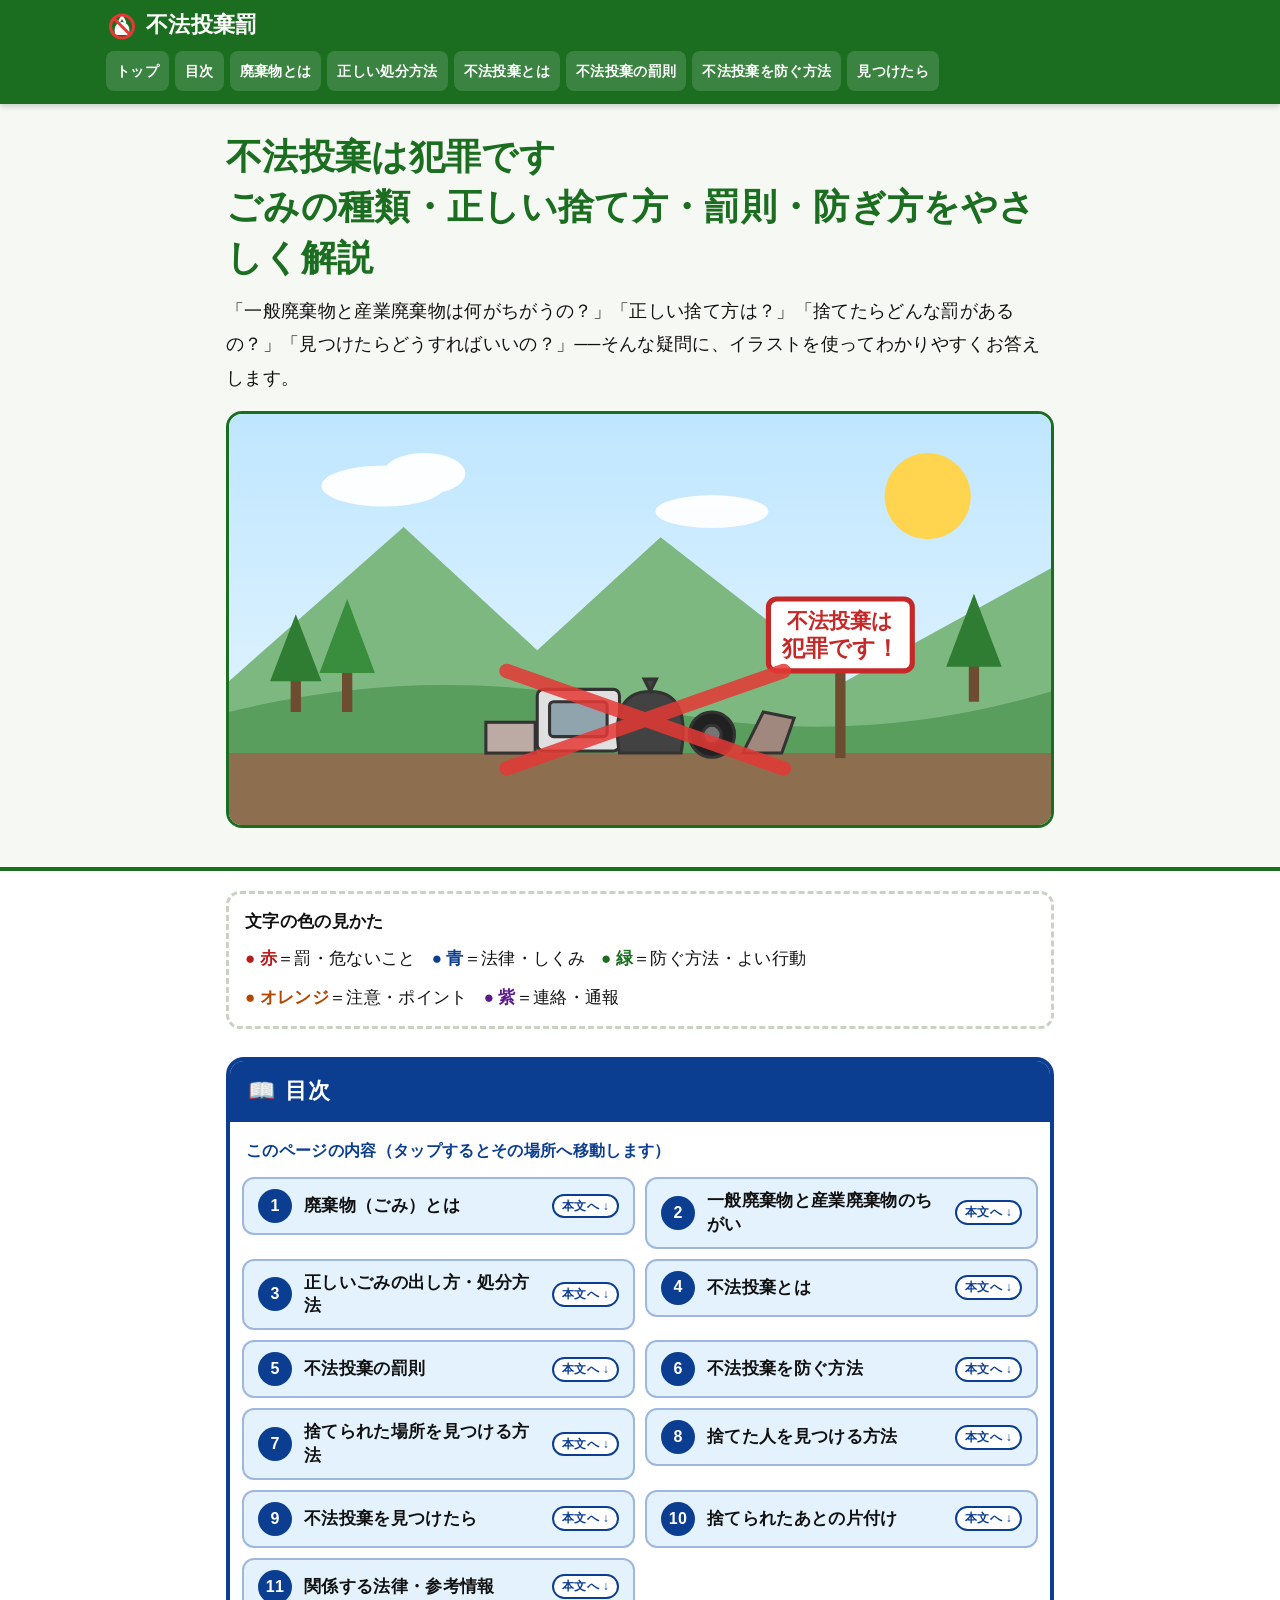
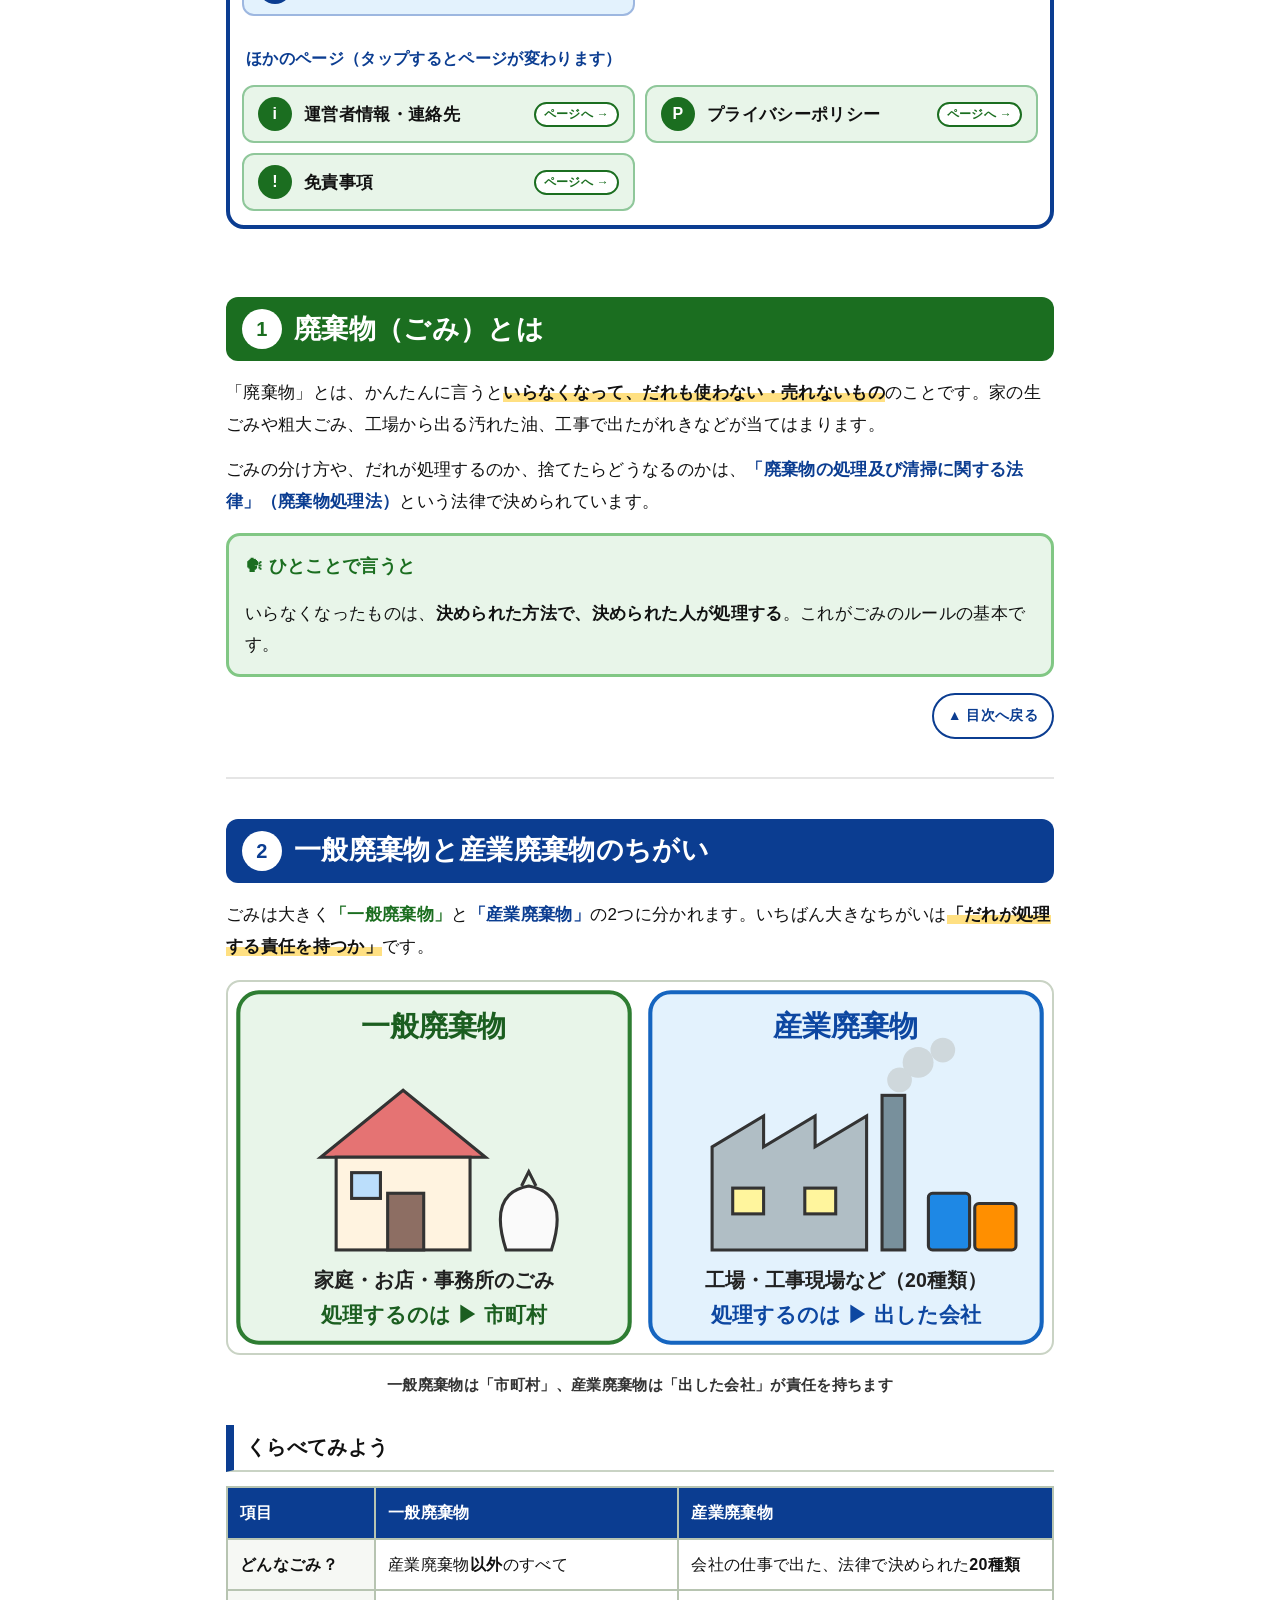
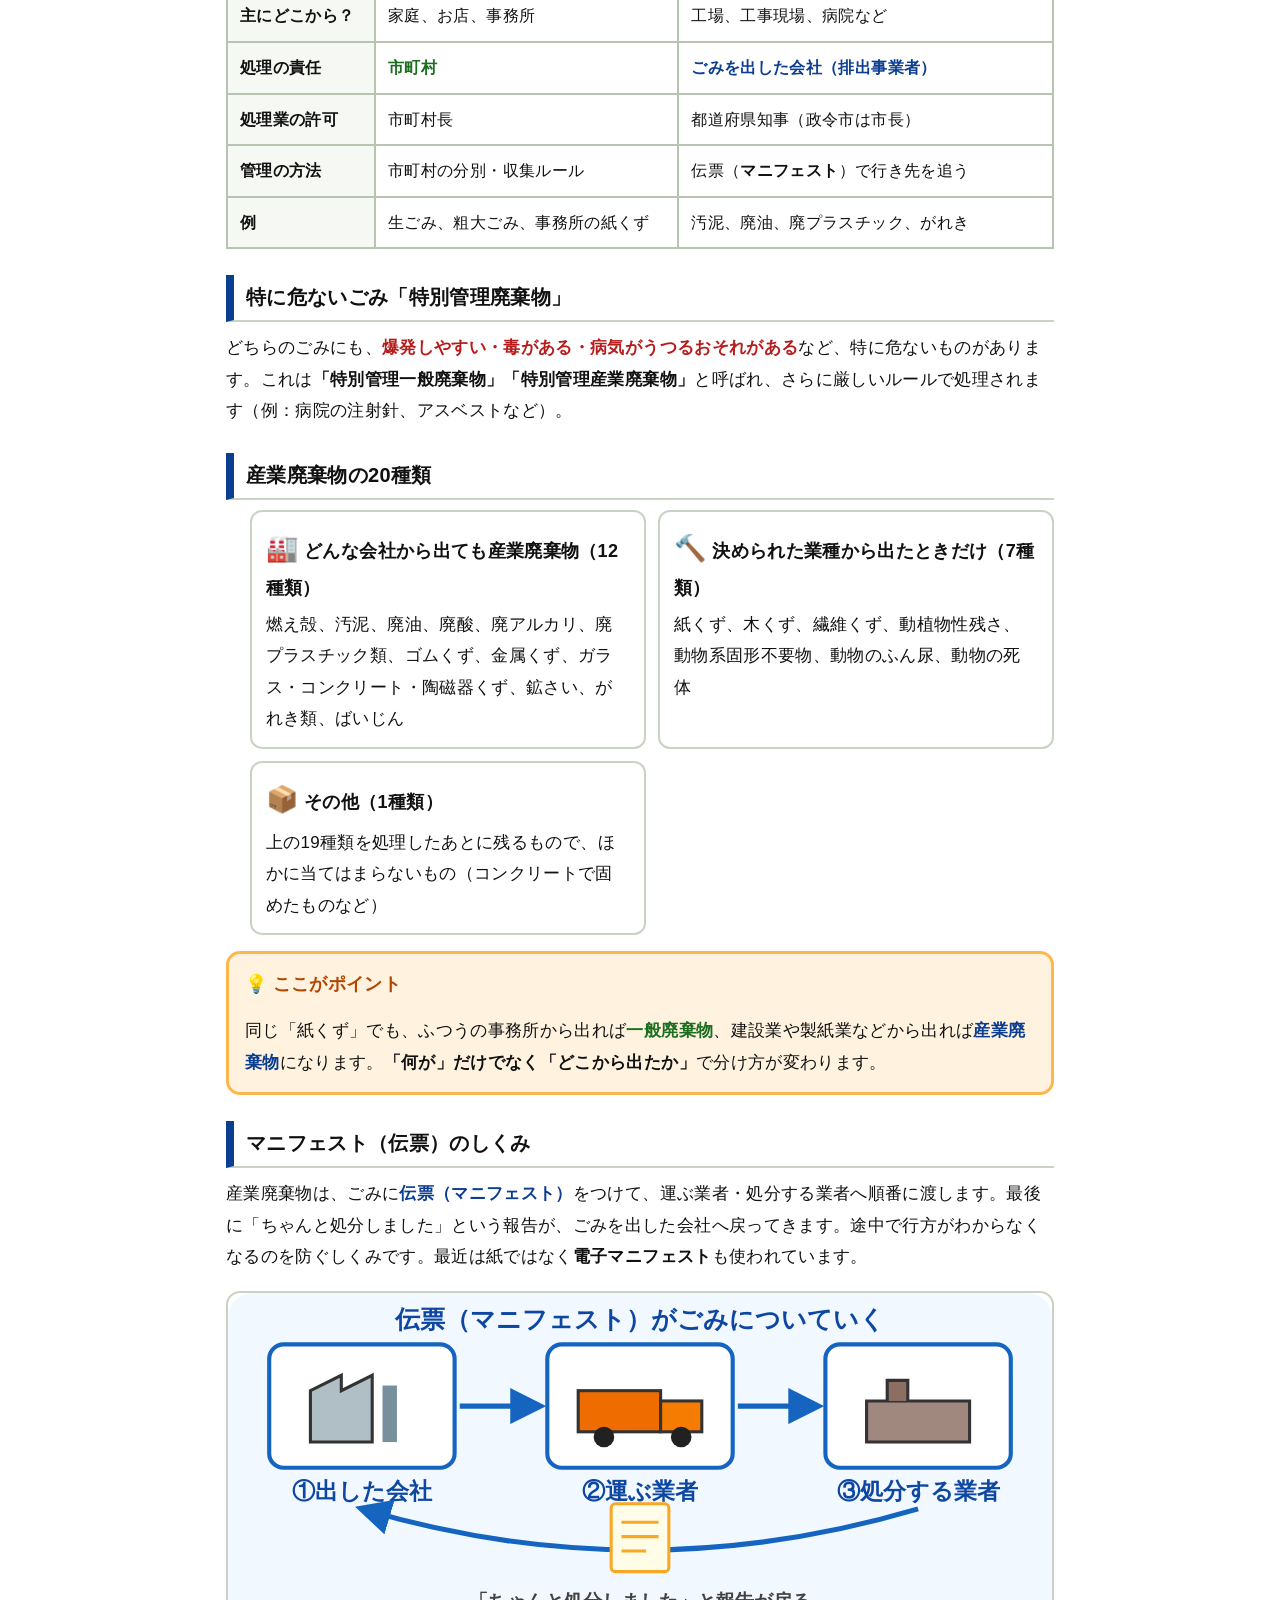
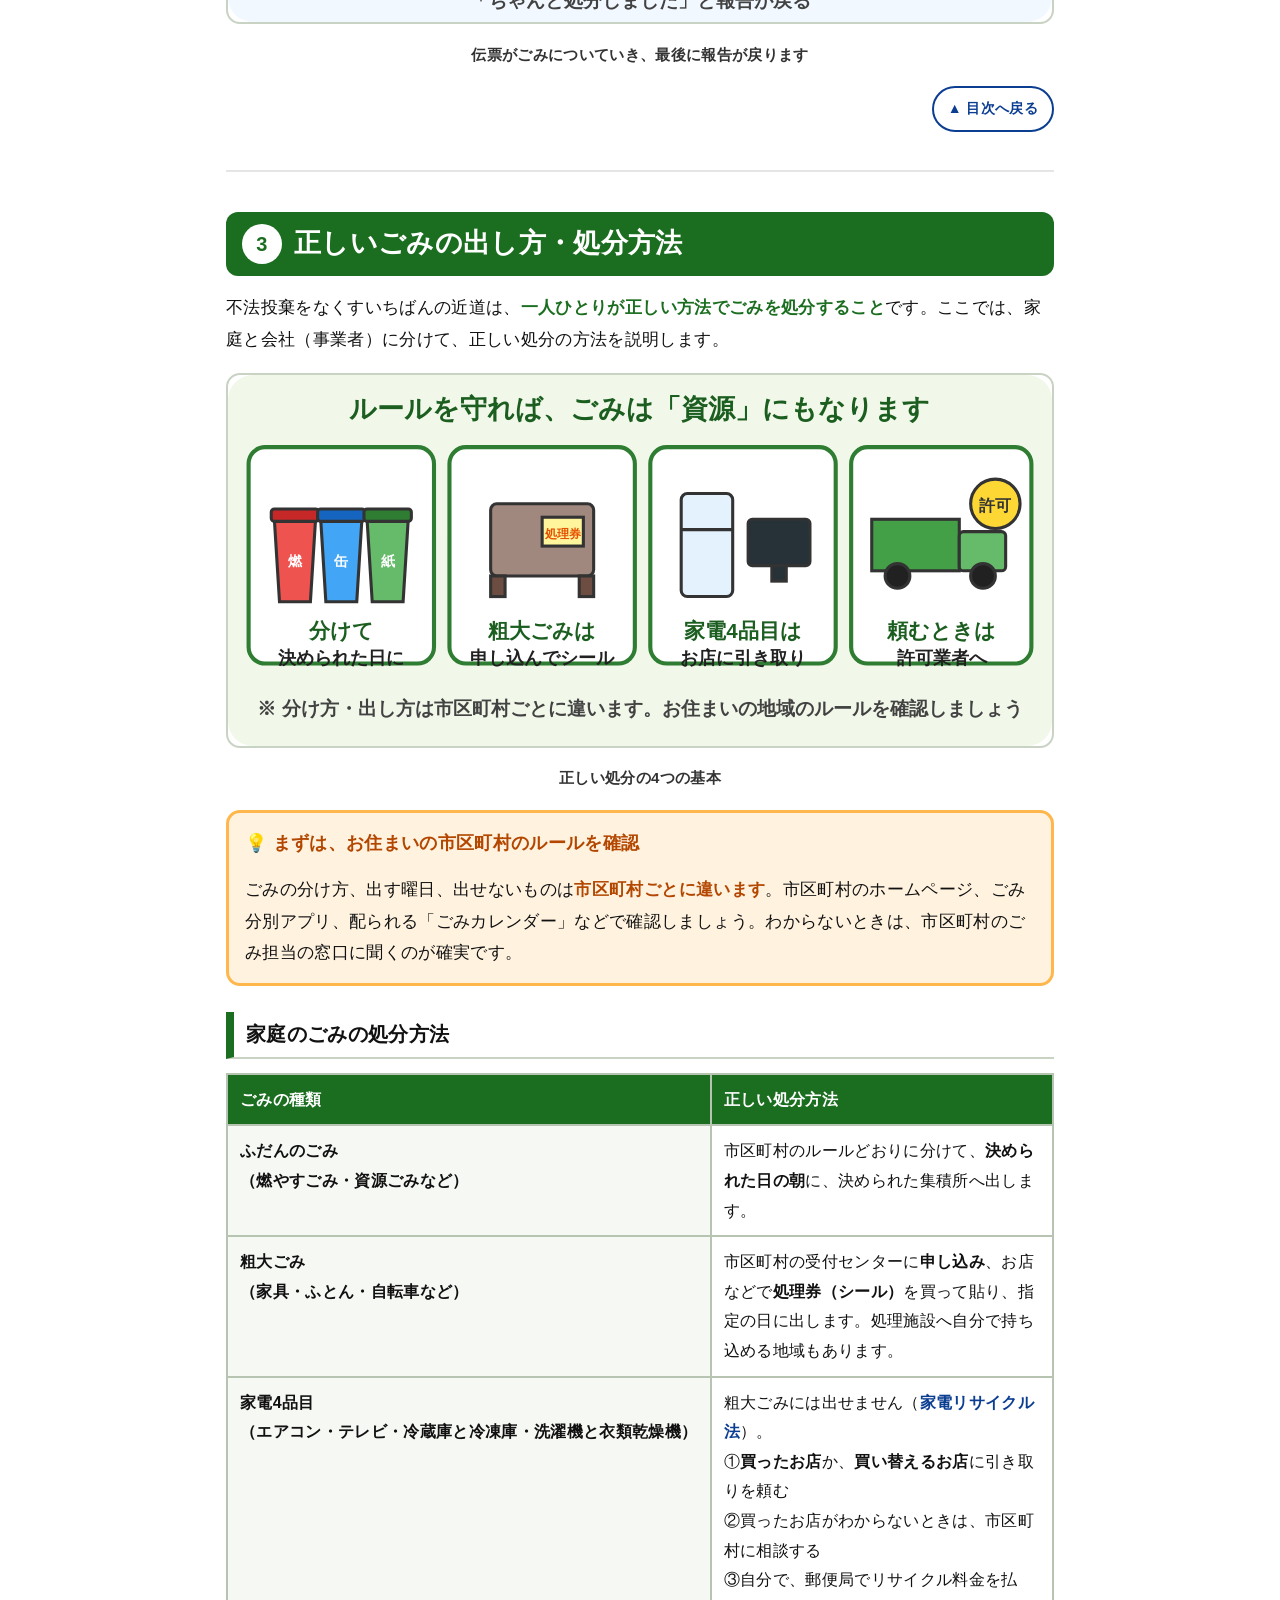
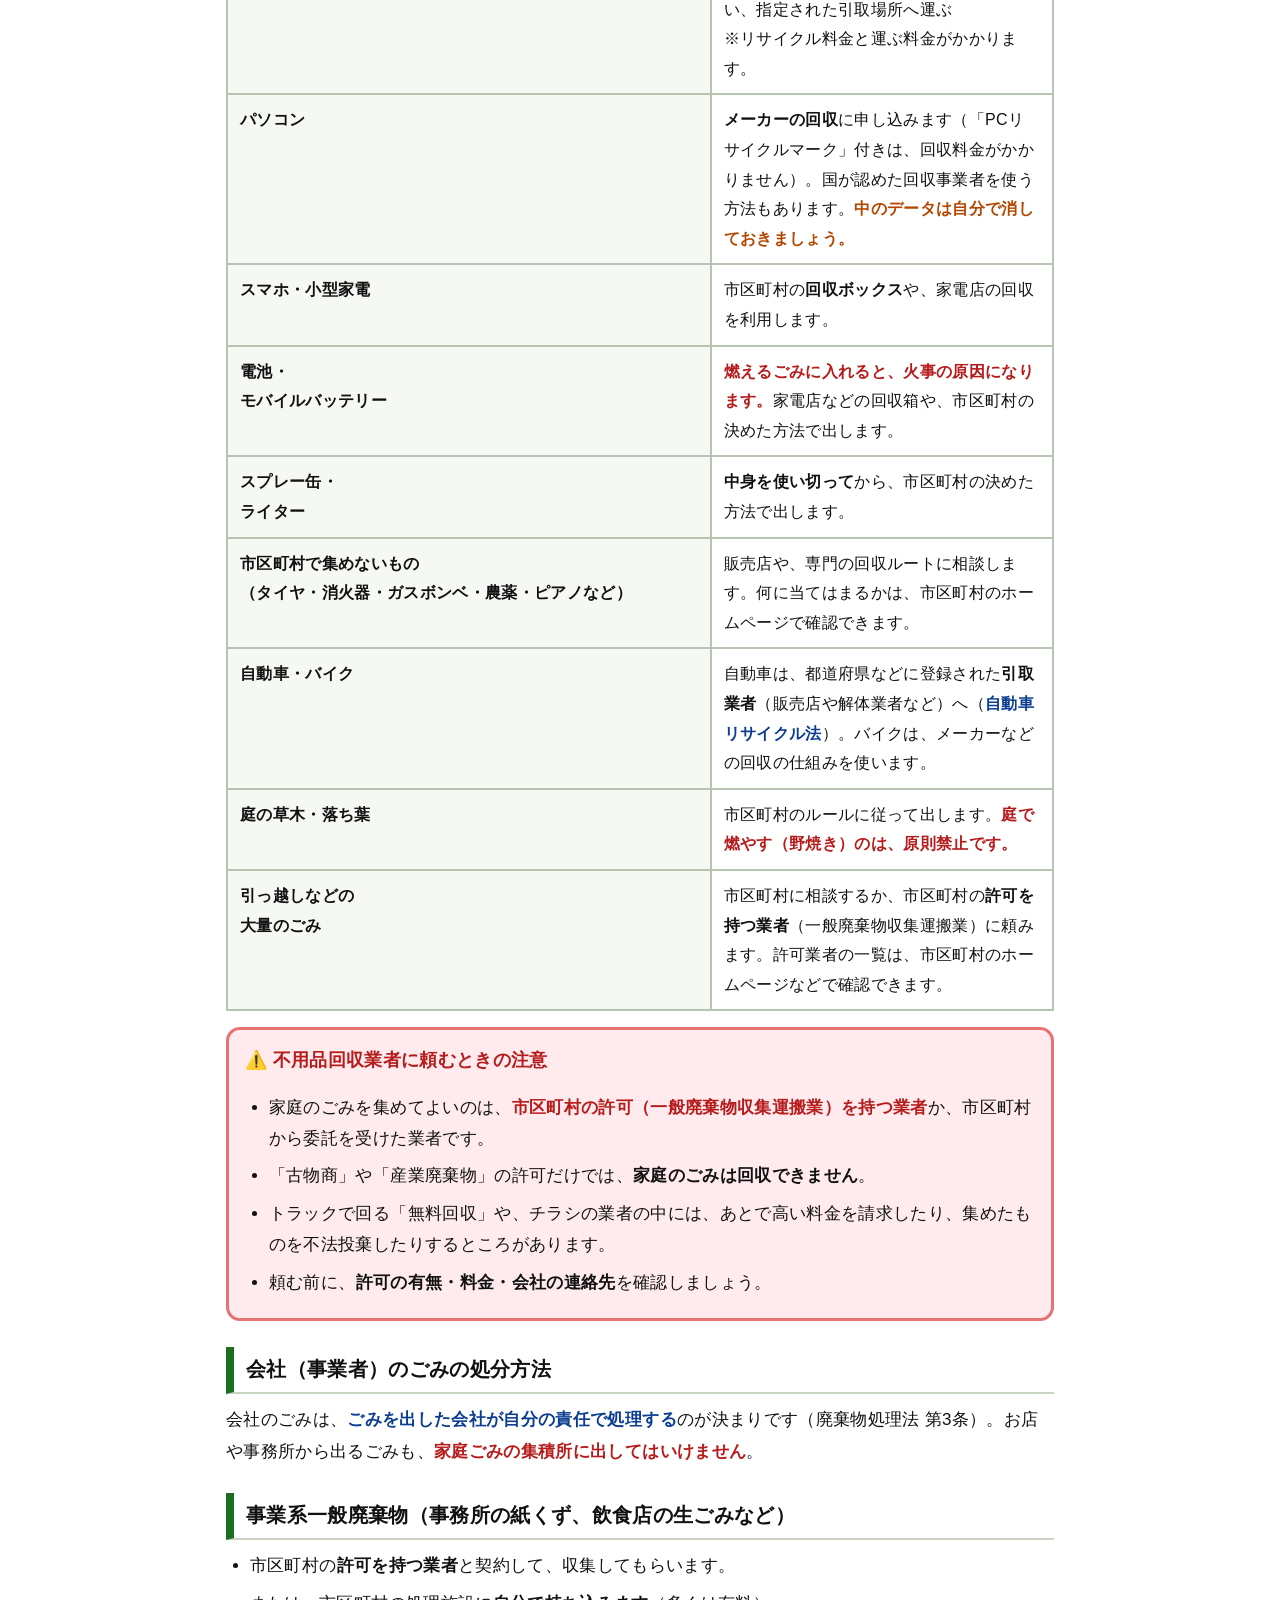
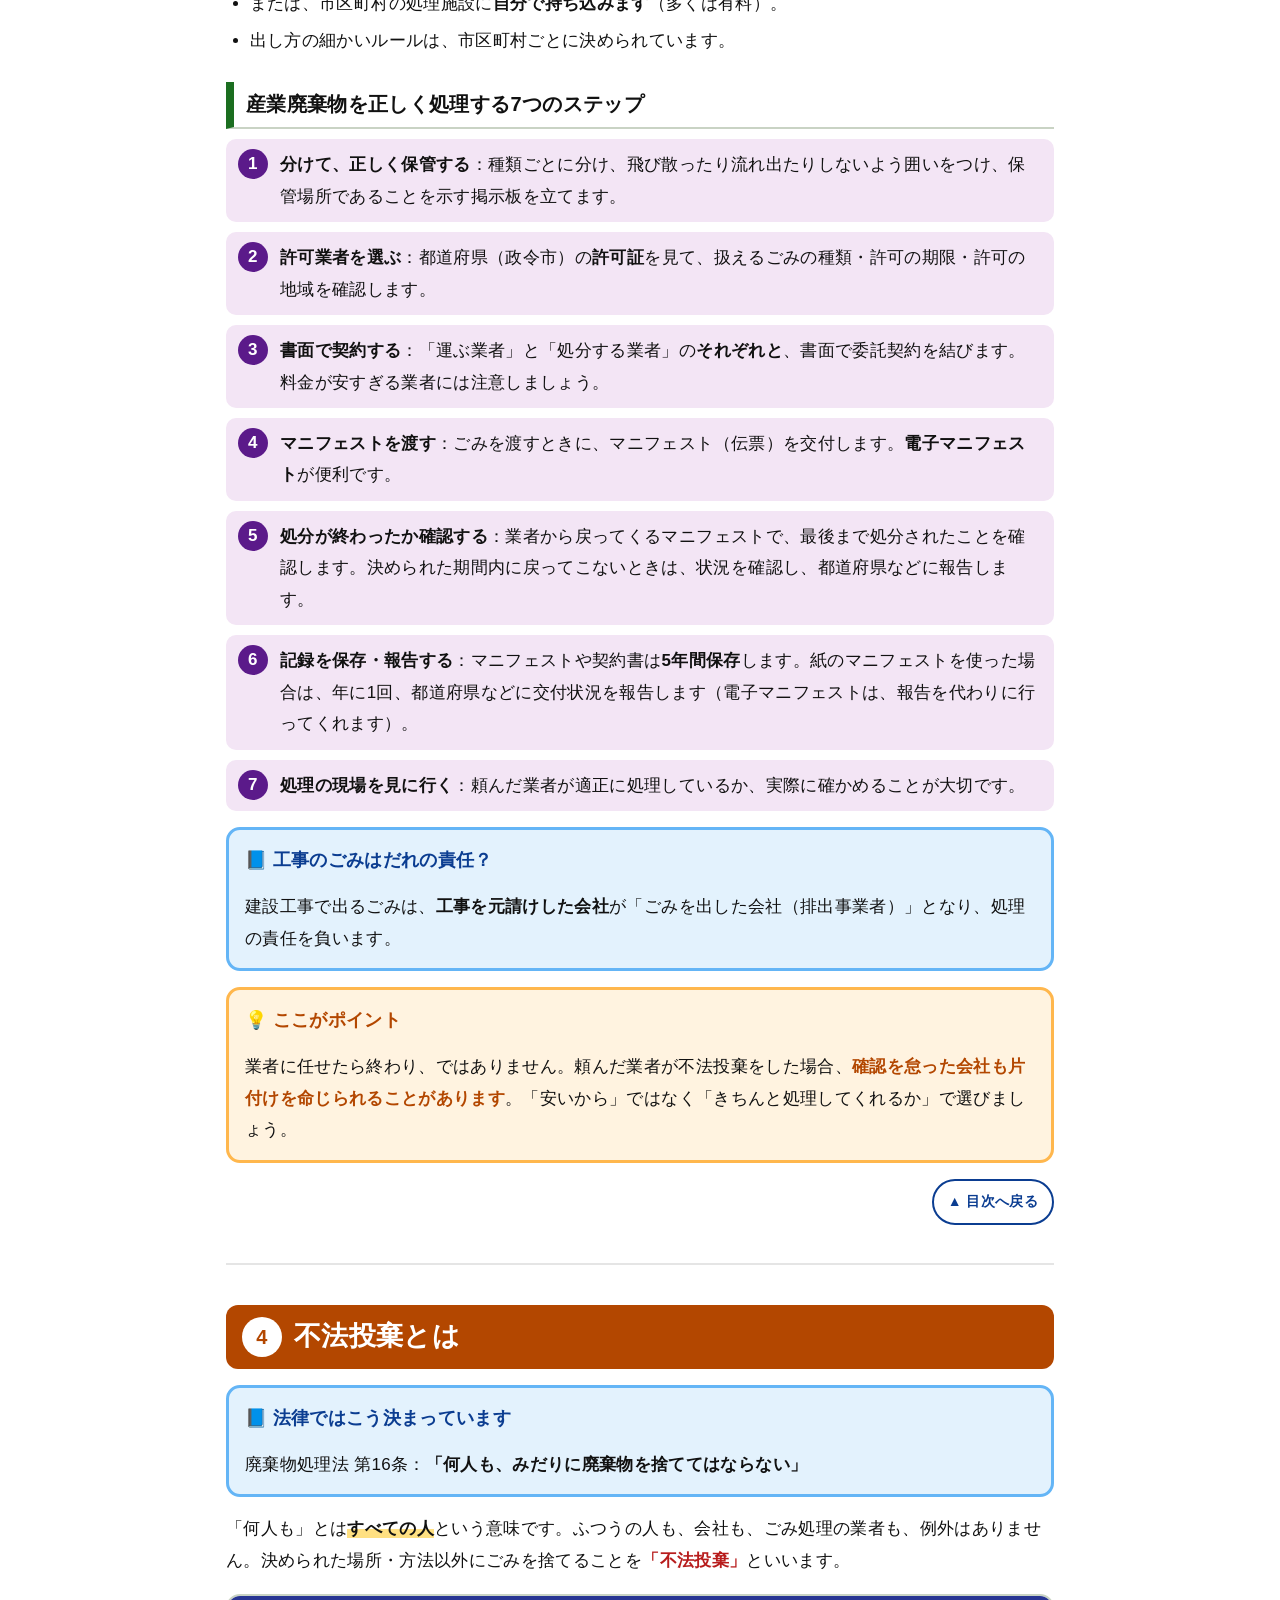
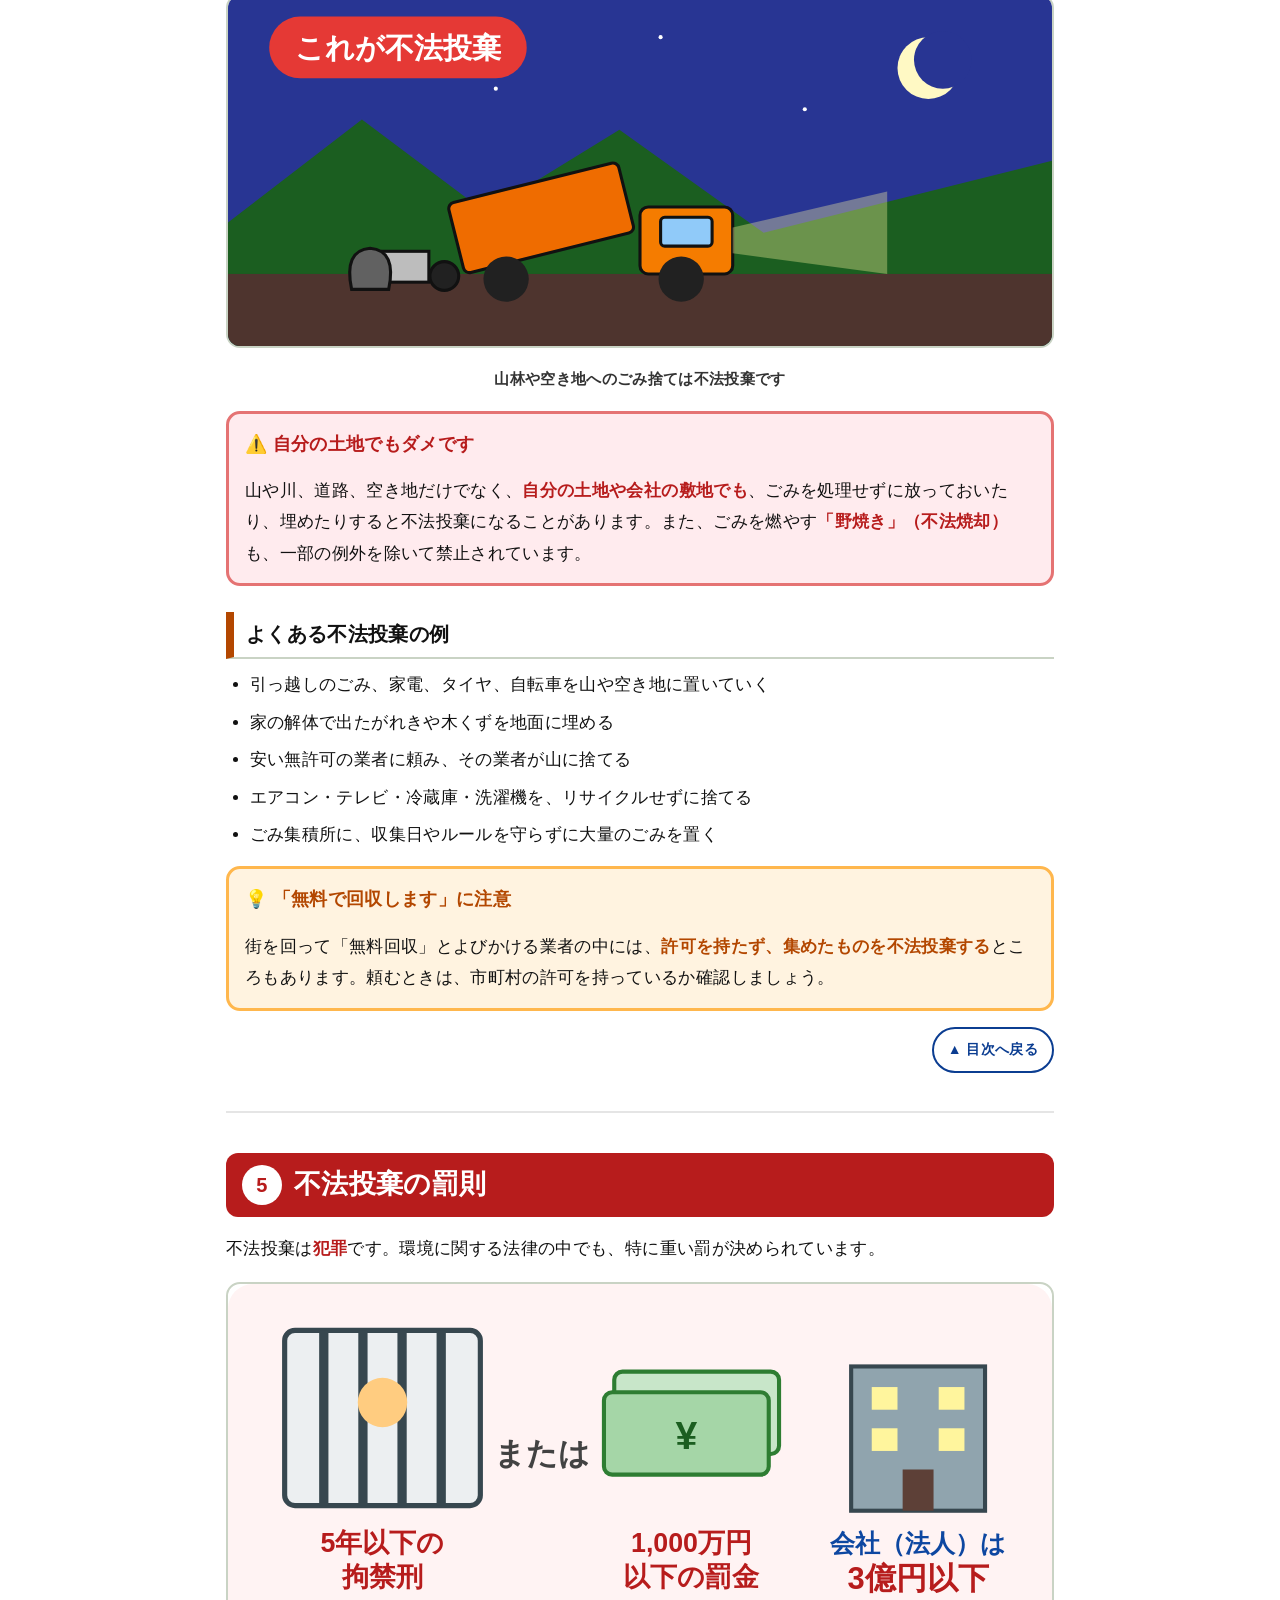
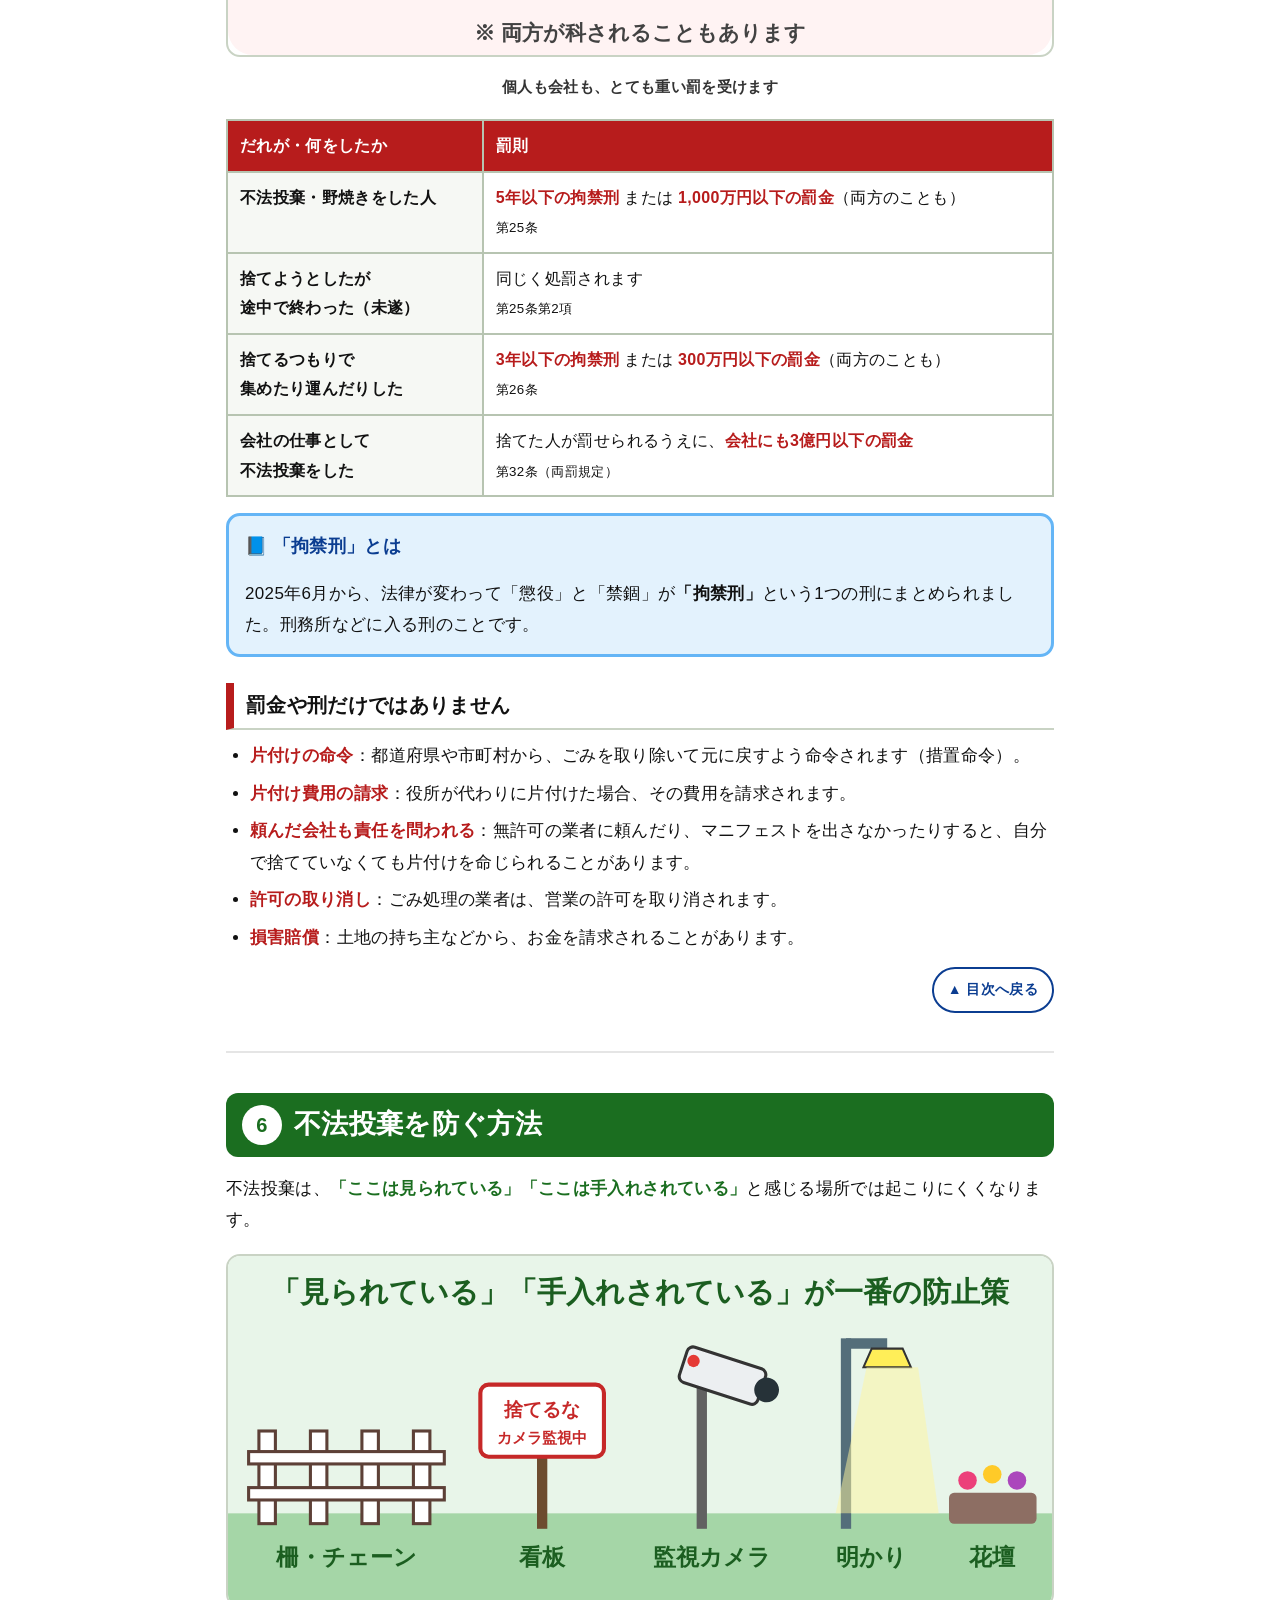
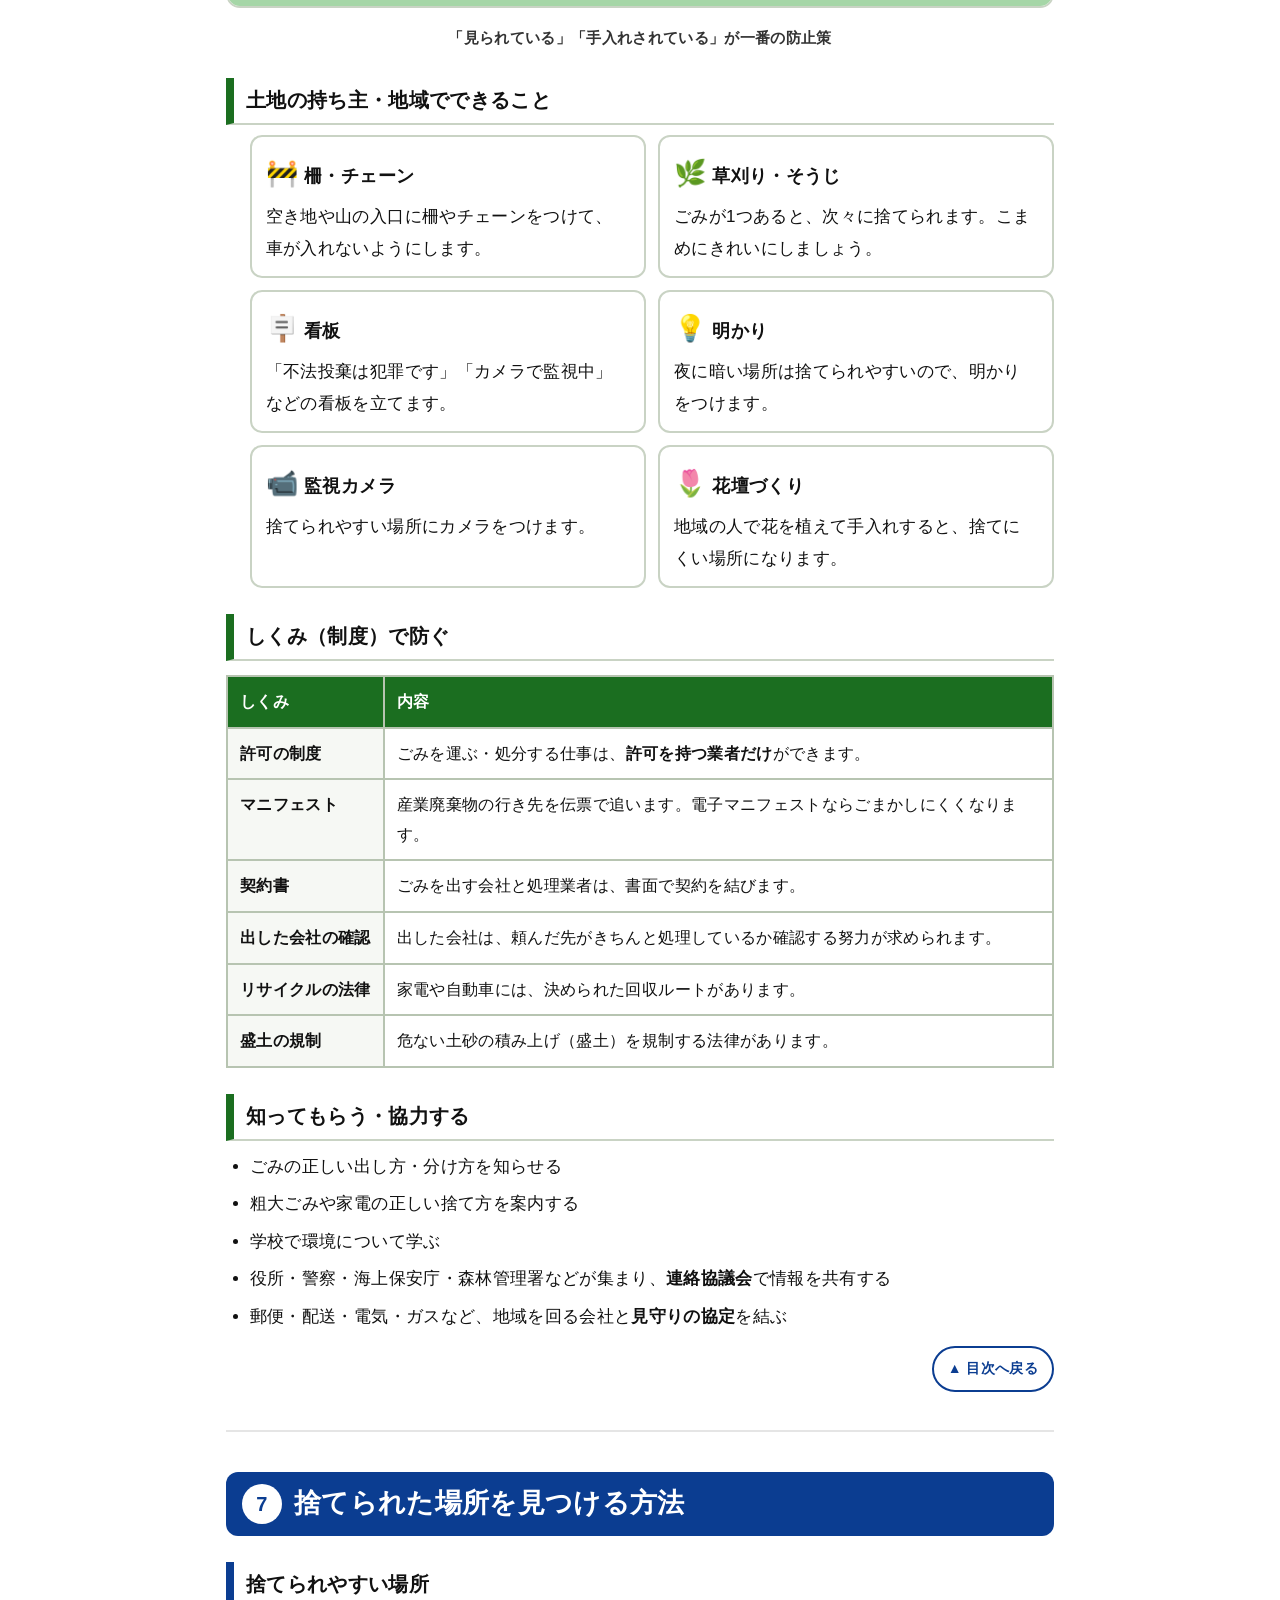
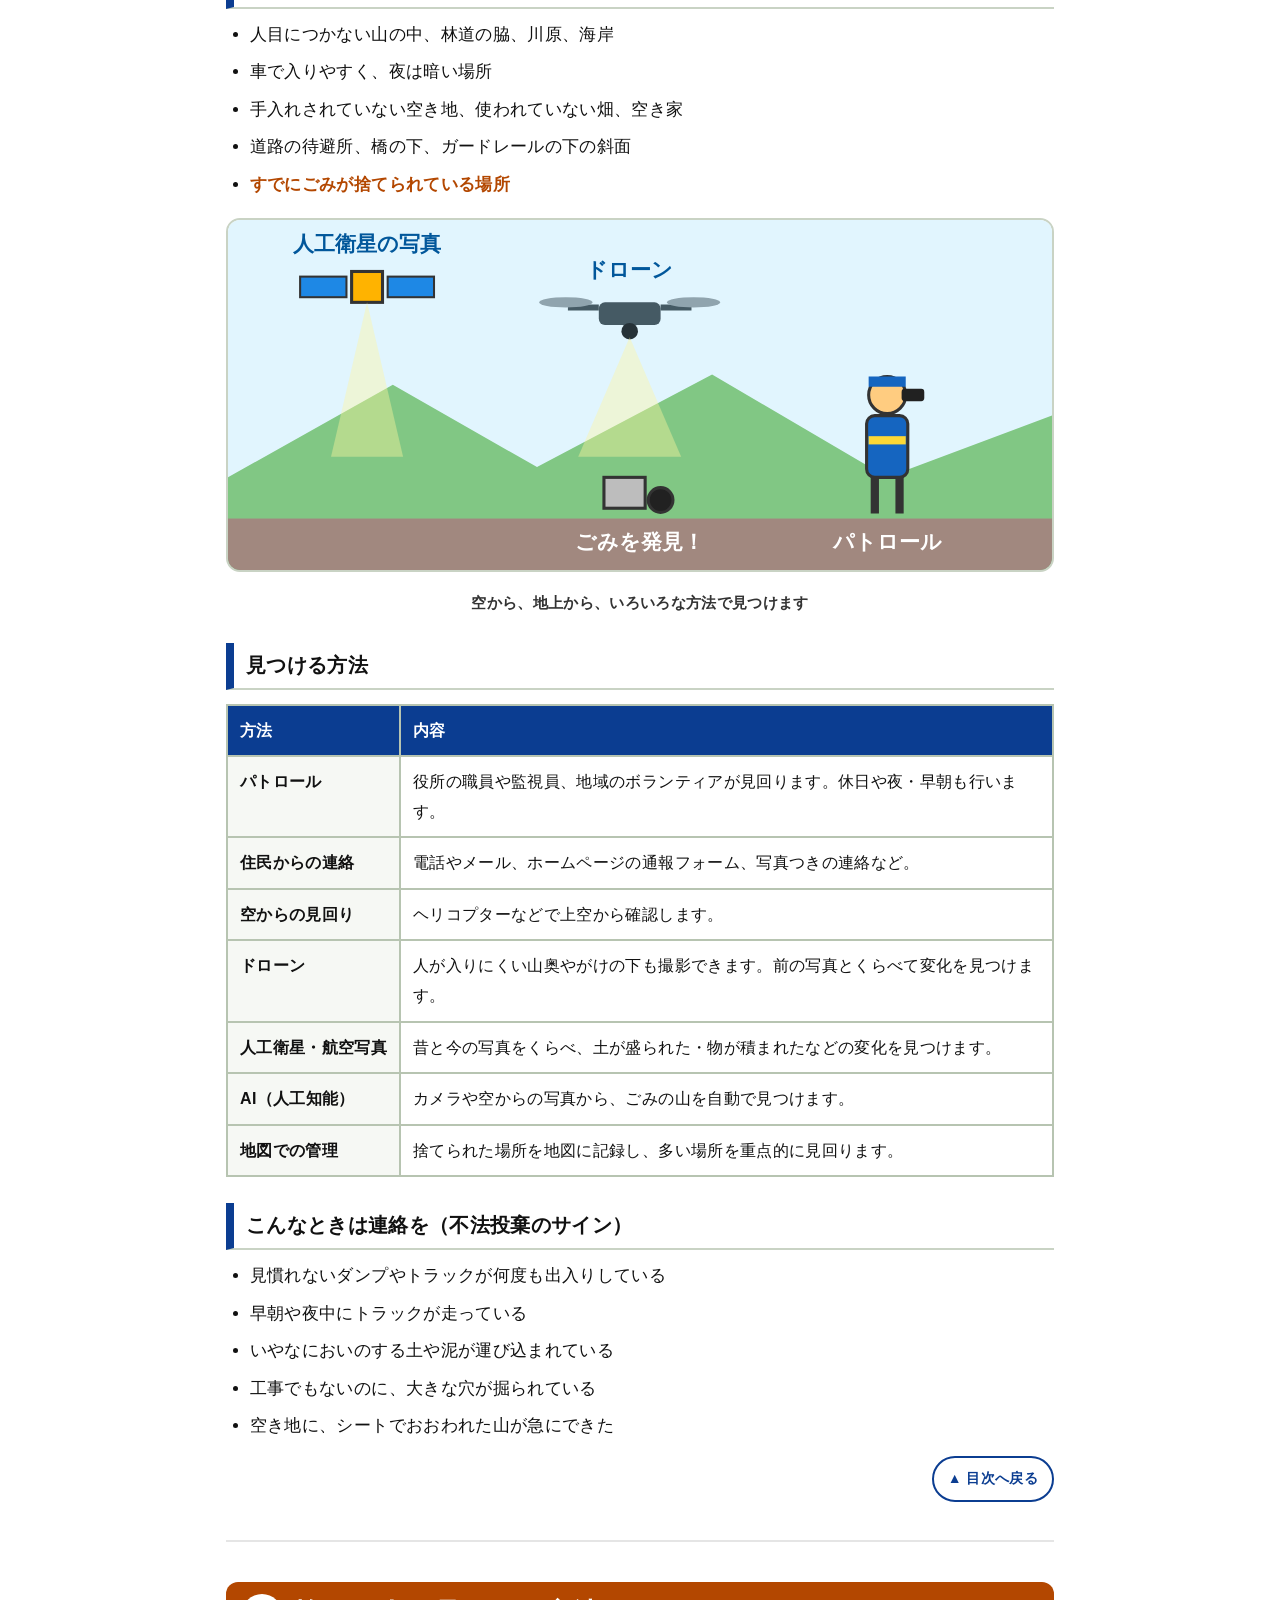
==== commit b6a94562: "Add files via upload" ====
--- a/index.html
+++ b/index.html
@@ -26,9 +26,7 @@
 <link rel="apple-touch-icon" href="images/apple-touch-icon.png">
 <link rel="sitemap" type="application/xml" href="sitemap.xml">
 <link rel="manifest" href="site.webmanifest">
-<link rel="preconnect" href="https://fonts.googleapis.com">
-<link rel="preconnect" href="https://fonts.gstatic.com" crossorigin>
-<link href="https://fonts.googleapis.com/css2?family=Noto+Sans+JP:wght@500;700;900&display=swap" rel="stylesheet">
+<script>document.documentElement.className+=' js';</script>
 <link rel="stylesheet" href="css/style.css">
 <script type="application/ld+json">
 {
@@ -69,11 +67,17 @@
 <header class="site-header">
   <div class="wrap">
     <p class="site-title"><a href="./"><img src="images/favicon.svg" alt="" width="32" height="32">不法投棄罰</a></p>
-    <nav class="site-nav" aria-label="サイト内メニュー">
-      <ul>
+    <nav class="site-nav" aria-label="ページ内メニュー">
+      <button class="nav-toggle" type="button" aria-expanded="false" aria-controls="site-menu">主な区分<span class="nav-arrow" aria-hidden="true">▼</span></button>
+      <ul id="site-menu">
+        <li><a href="#top">トップ</a></li>
         <li><a href="#toc">目次</a></li>
-        <li><a href="about.html">運営者情報</a></li>
-        <li><a href="privacy.html">プライバシー</a></li>
+        <li><a href="#s1">廃棄物とは</a></li>
+        <li><a href="#proper">正しい処分方法</a></li>
+        <li><a href="#s3">不法投棄とは</a></li>
+        <li><a href="#s4">不法投棄の罰則</a></li>
+        <li><a href="#s5">不法投棄を防ぐ方法</a></li>
+        <li><a href="#s8">見つけたら</a></li>
       </ul>
     </nav>
   </div>
--- a/css/style.css
+++ b/css/style.css
@@ -18,7 +18,7 @@
   --purple: #5b1a8a;        /* 連絡・通報 */
   --purple-bg: #f3e5f5;
   --line: #c9d3c4;
-  --header-h: 60px;
+  --header-h: 104px;
   --gutter: 16px;
 }
 
@@ -34,7 +34,7 @@
   margin: 0;
   background: var(--bg);
   color: var(--text);
-  font-family: "Noto Sans JP", "Hiragino Sans", "Hiragino Kaku Gothic ProN", "Yu Gothic", Meiryo, sans-serif;
+  font-family: "Hiragino Sans", "Hiragino Kaku Gothic ProN", "Yu Gothic", YuGothic, "Noto Sans JP", "Noto Sans CJK JP", Meiryo, sans-serif;
   font-weight: 500;          /* 薄くならないよう少し太め */
   font-size: 17px;
   line-height: 1.85;
@@ -75,13 +75,18 @@
 }
 .site-title a { white-space: nowrap; color: #fff; text-decoration: none; display: flex; align-items: center; gap: 8px; }
 .site-title img { width: 32px; height: 32px; }
-.site-nav ul { list-style: none; margin: 0; padding: 0; display: flex; gap: 4px; flex-wrap: wrap; justify-content: flex-end; }
+.site-header .wrap { max-width: 1100px; }
+.site-nav { width: 100%; }
+.site-nav ul { list-style: none; margin: 0; padding: 0 0 4px; display: flex; gap: 6px; flex-wrap: wrap; }
 .site-nav a {
+  background: rgba(255,255,255,.14); white-space: nowrap;
   display: inline-block; color: #fff; text-decoration: none;
   padding: 8px 10px; border-radius: 8px; font-size: 14px; font-weight: 700;
   min-height: 40px; line-height: 24px;
 }
 .site-nav a:hover, .site-nav a[aria-current="page"] { background: rgba(255,255,255,.2); }
+
+.nav-toggle { display: none; }
 
 /* ---------- パンくず ---------- */
 .breadcrumb { font-size: 14px; padding: 10px 0 0; }
@@ -353,12 +358,30 @@
 
 /* ---------- スマホ向けの調整 ---------- */
 @media (max-width: 560px) {
-  :root { --header-h: 96px; }
-  .site-nav { width: 100%; }
-  .site-nav ul { justify-content: space-between; flex-wrap: nowrap; }
-  .site-nav li { flex: 1; }
-  .site-nav a { display: block; text-align: center; background: rgba(255,255,255,.14); padding: 8px 4px; }
   table { min-width: 0; font-size: 15px; }
   tbody th { white-space: normal; }
   th, td { padding: 8px; }
 }
+
+/* ---------- スマホ：ヘッダーのメニューをドロップダウンに ---------- */
+@media (max-width: 560px) {
+  :root { --header-h: 64px; }
+  .site-header .wrap { flex-wrap: nowrap; }
+  .site-nav { width: auto; }
+  .js .nav-toggle {
+    display: inline-flex; align-items: center; gap: 6px;
+    font: inherit; font-size: 16px; font-weight: 900; color: var(--green);
+    background: #fff; border: 0; border-radius: 10px;
+    padding: 8px 14px; min-height: 44px; cursor: pointer; white-space: nowrap;
+  }
+  .nav-arrow { font-size: 12px; transition: transform .2s; }
+  .site-nav.open .nav-arrow { transform: rotate(180deg); }
+  .js .site-nav ul {
+    display: none; position: absolute; left: 0; right: 0; top: 100%;
+    flex-direction: column; gap: 6px; padding: 10px 16px 16px;
+    background: var(--green); box-shadow: 0 8px 14px rgba(0,0,0,.25);
+    max-height: calc(100vh - var(--header-h)); overflow-y: auto;
+  }
+  .js .site-nav.open ul { display: flex; }
+  .js .site-nav a { display: block; font-size: 17px; padding: 12px 14px; min-height: 48px; border-radius: 10px; }
+}
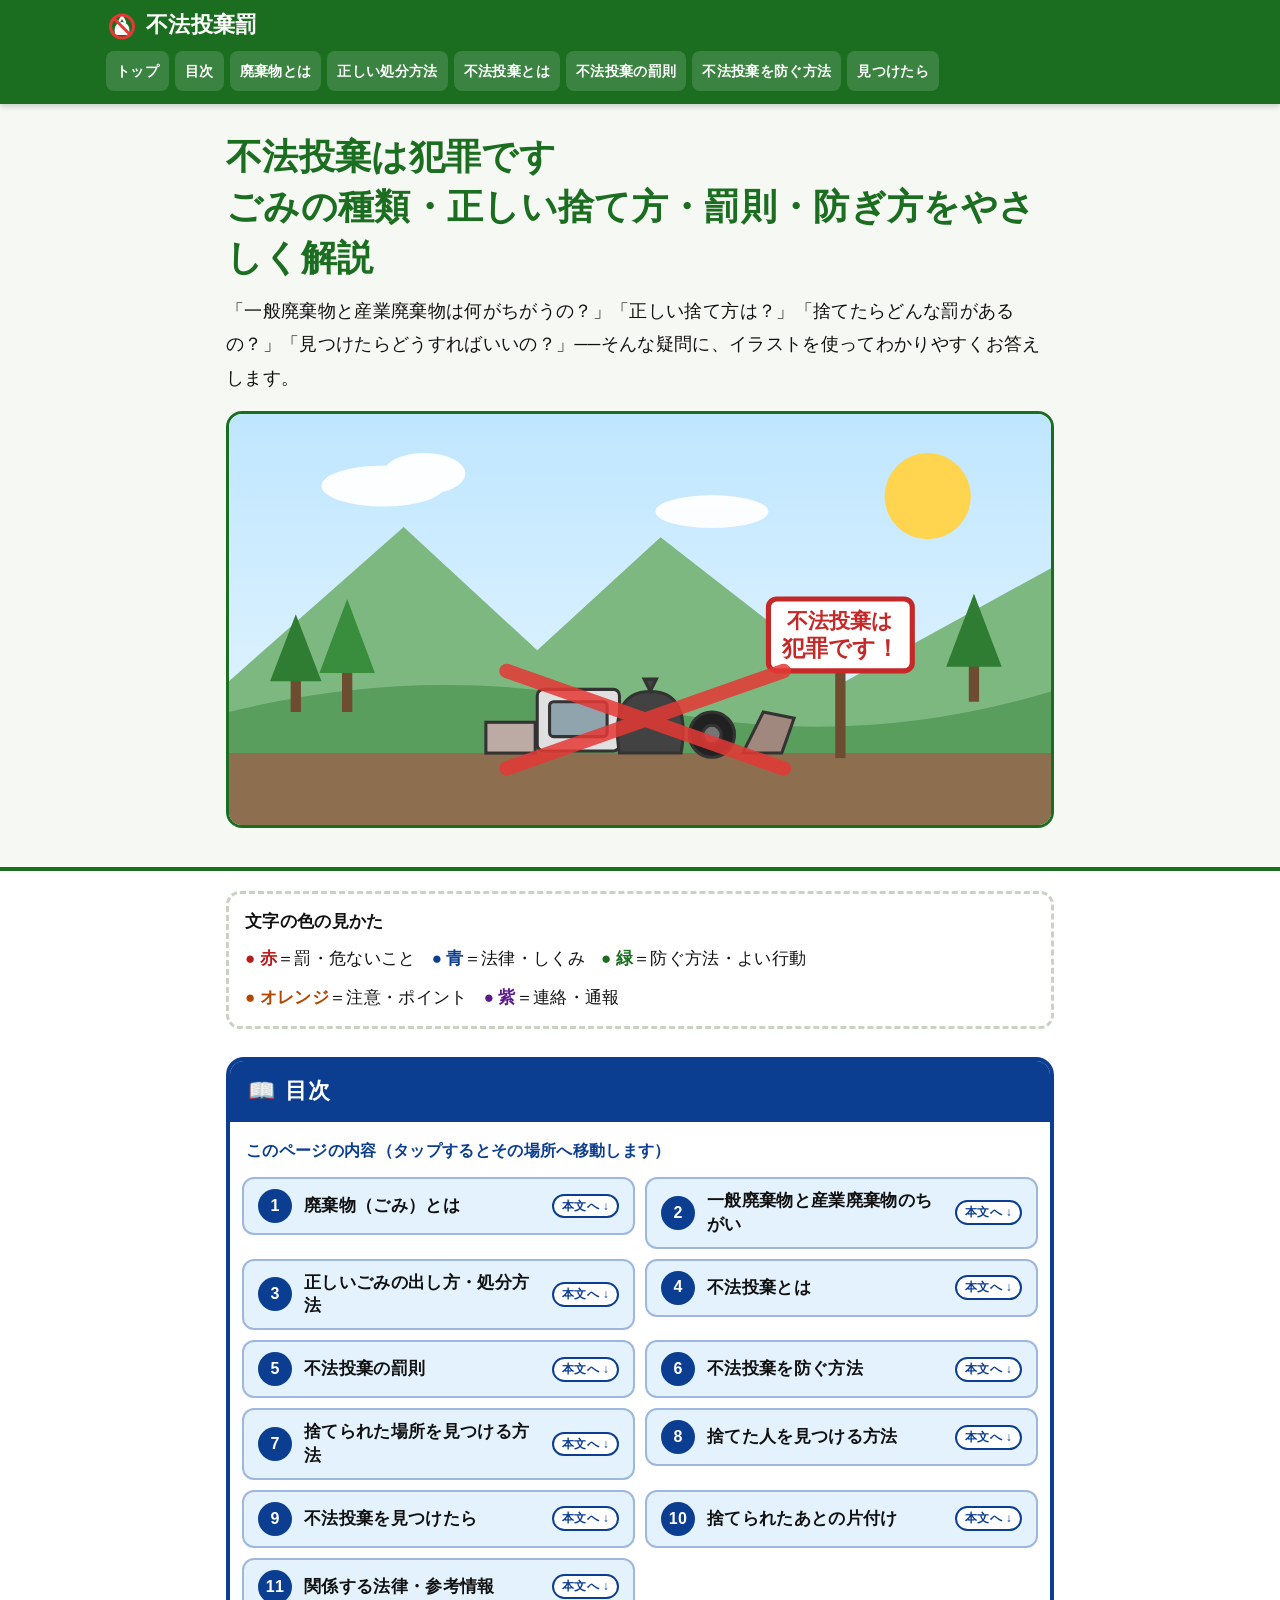
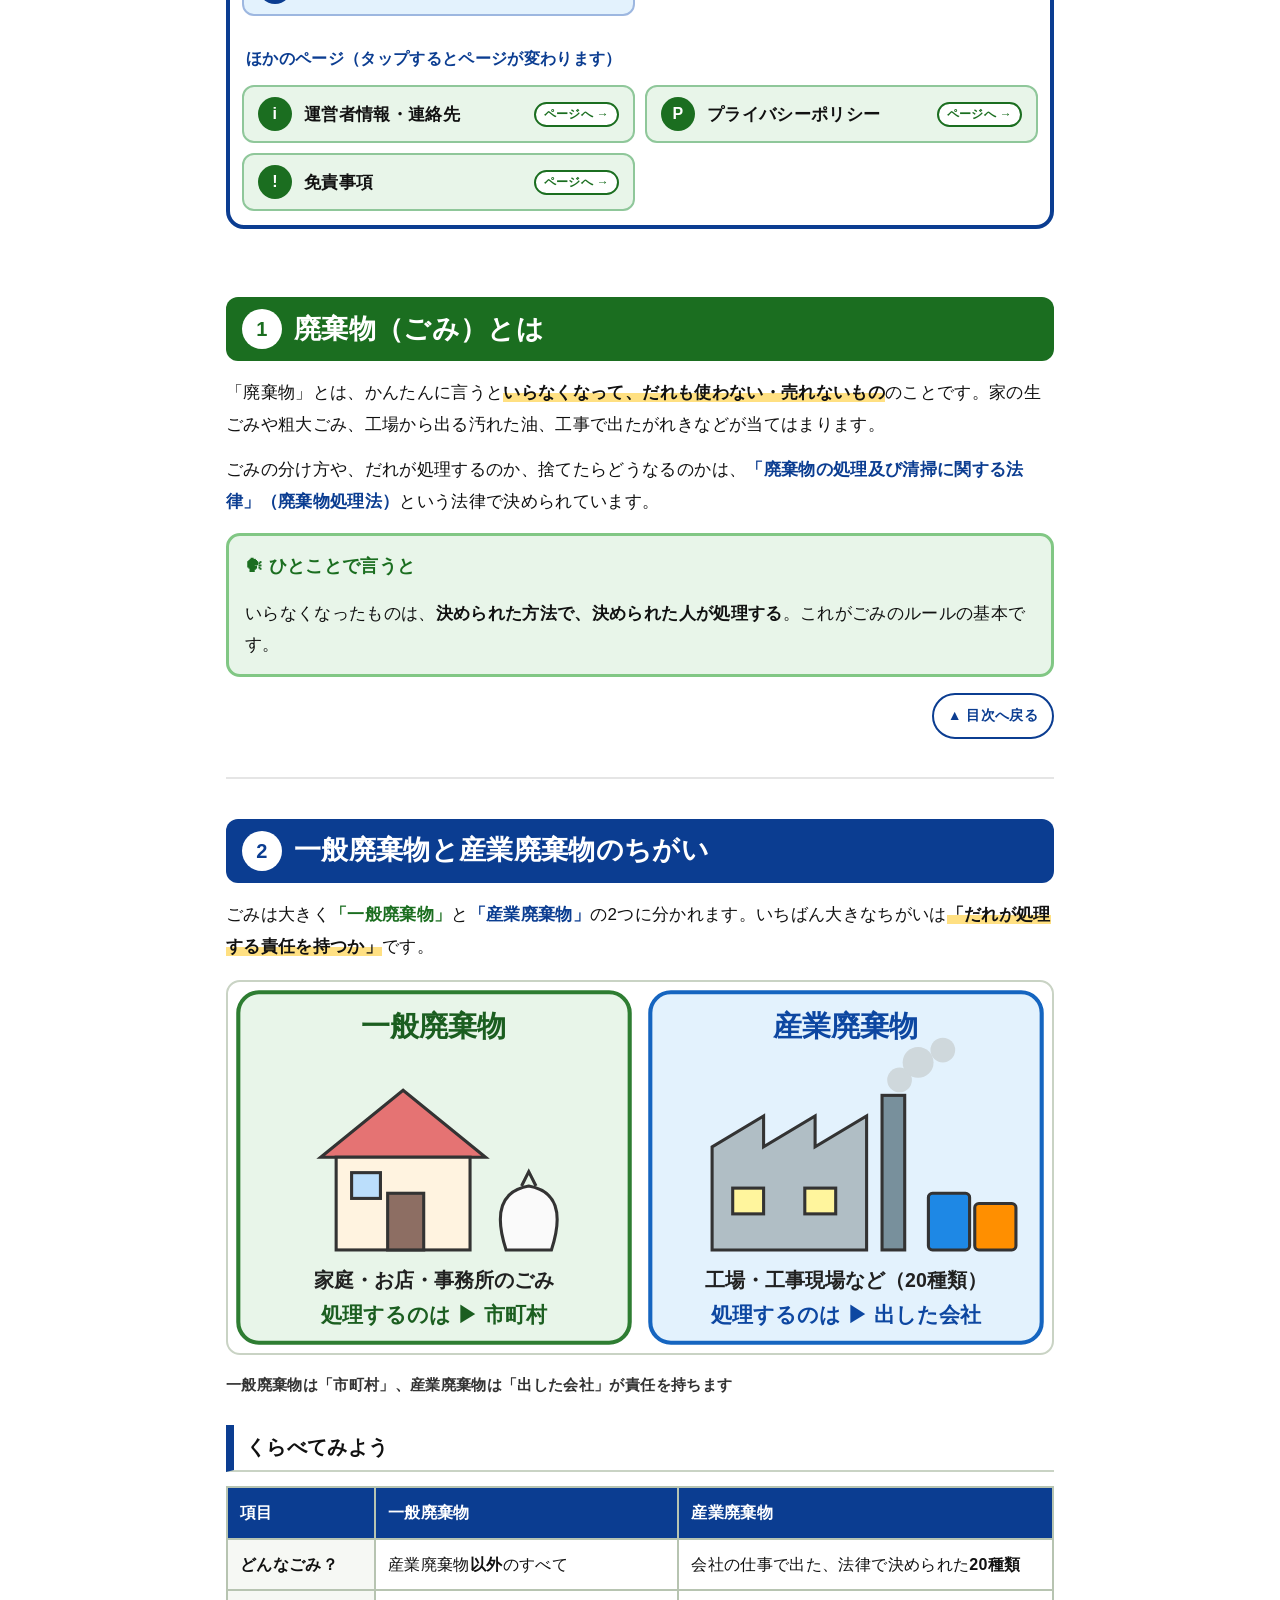
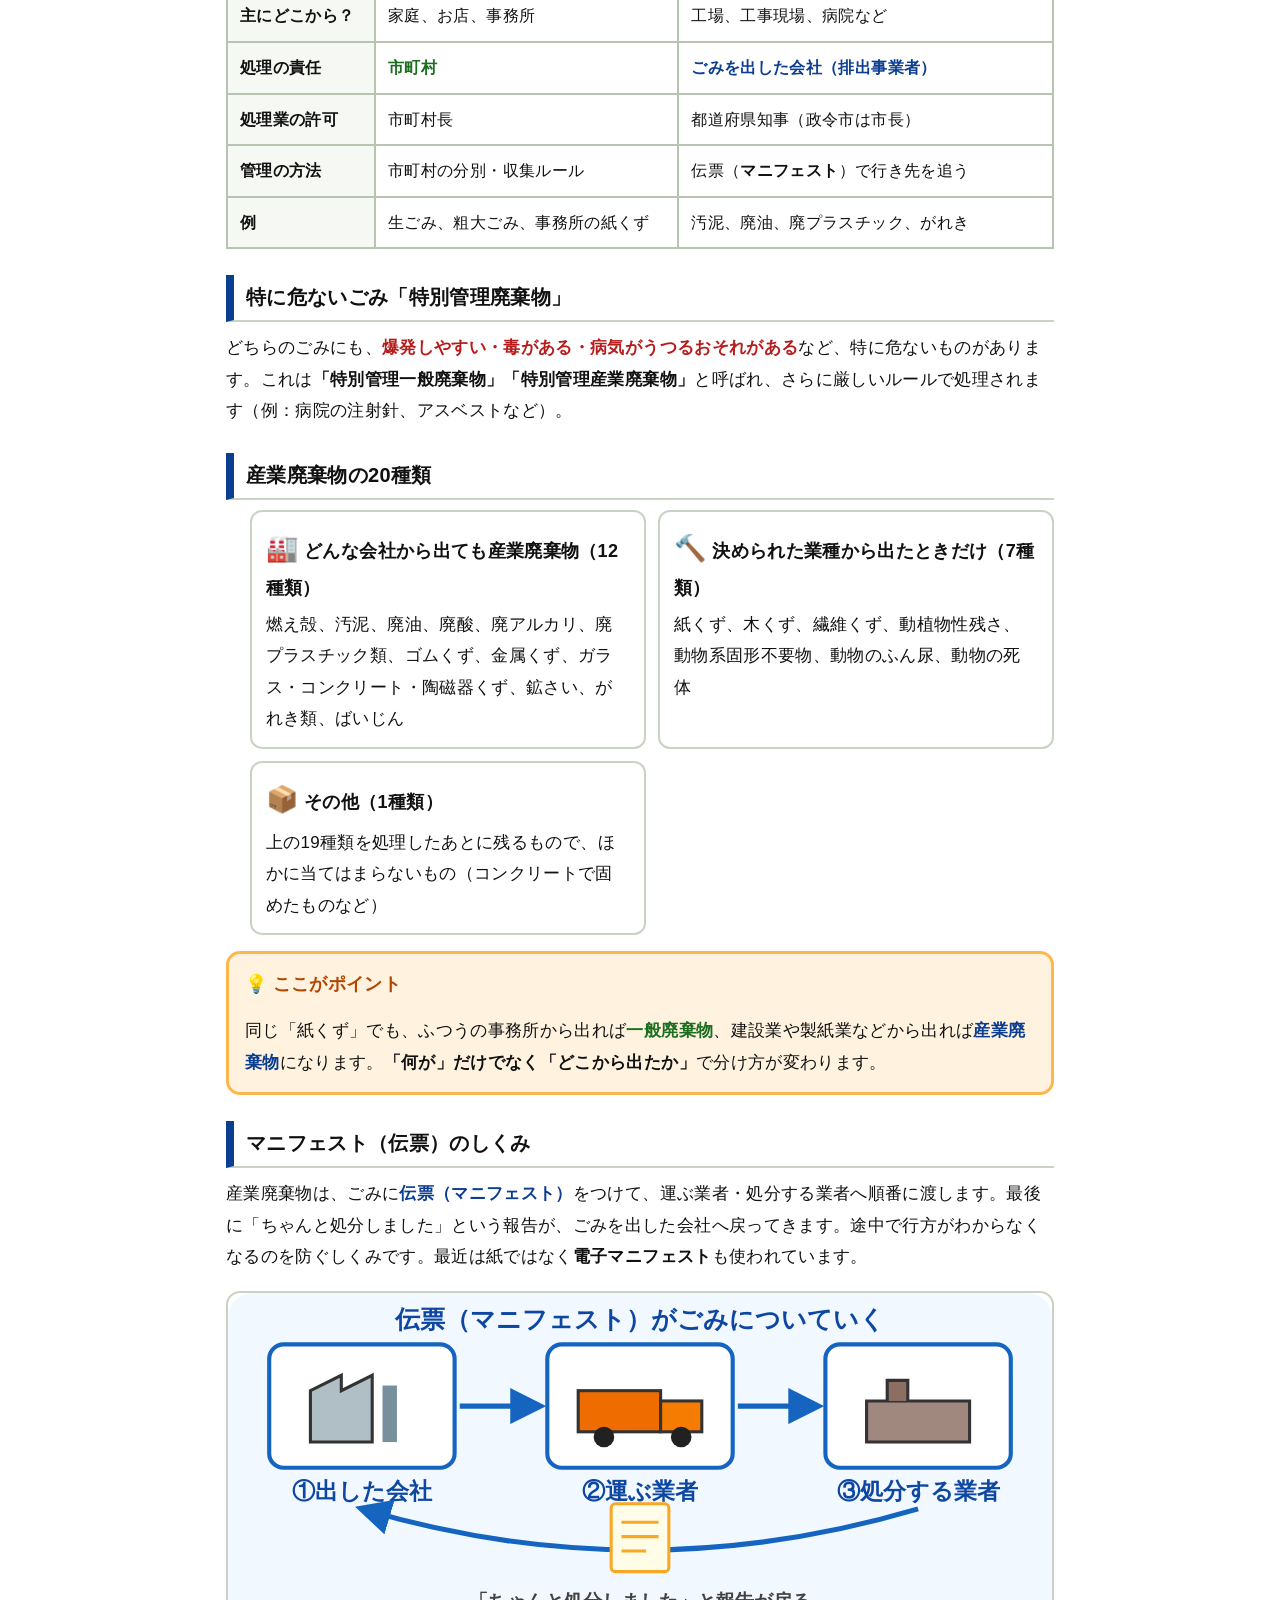
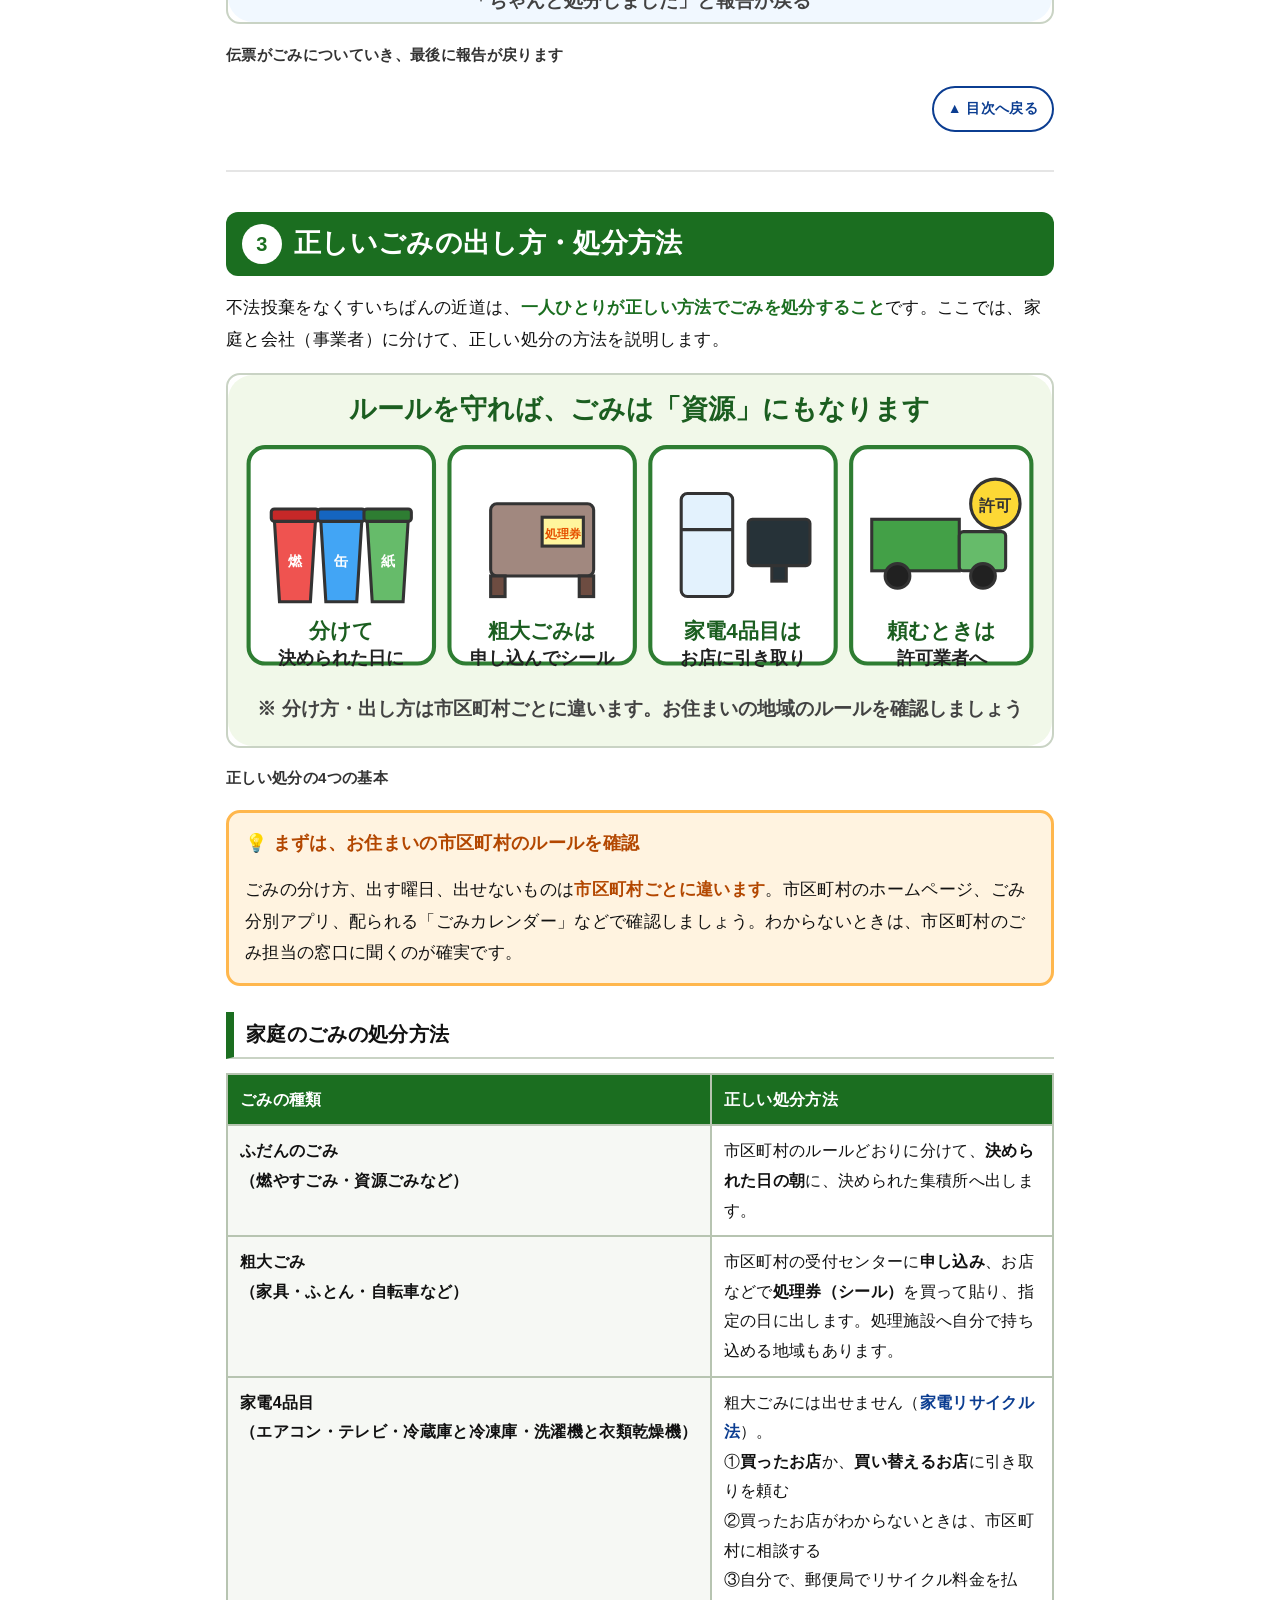
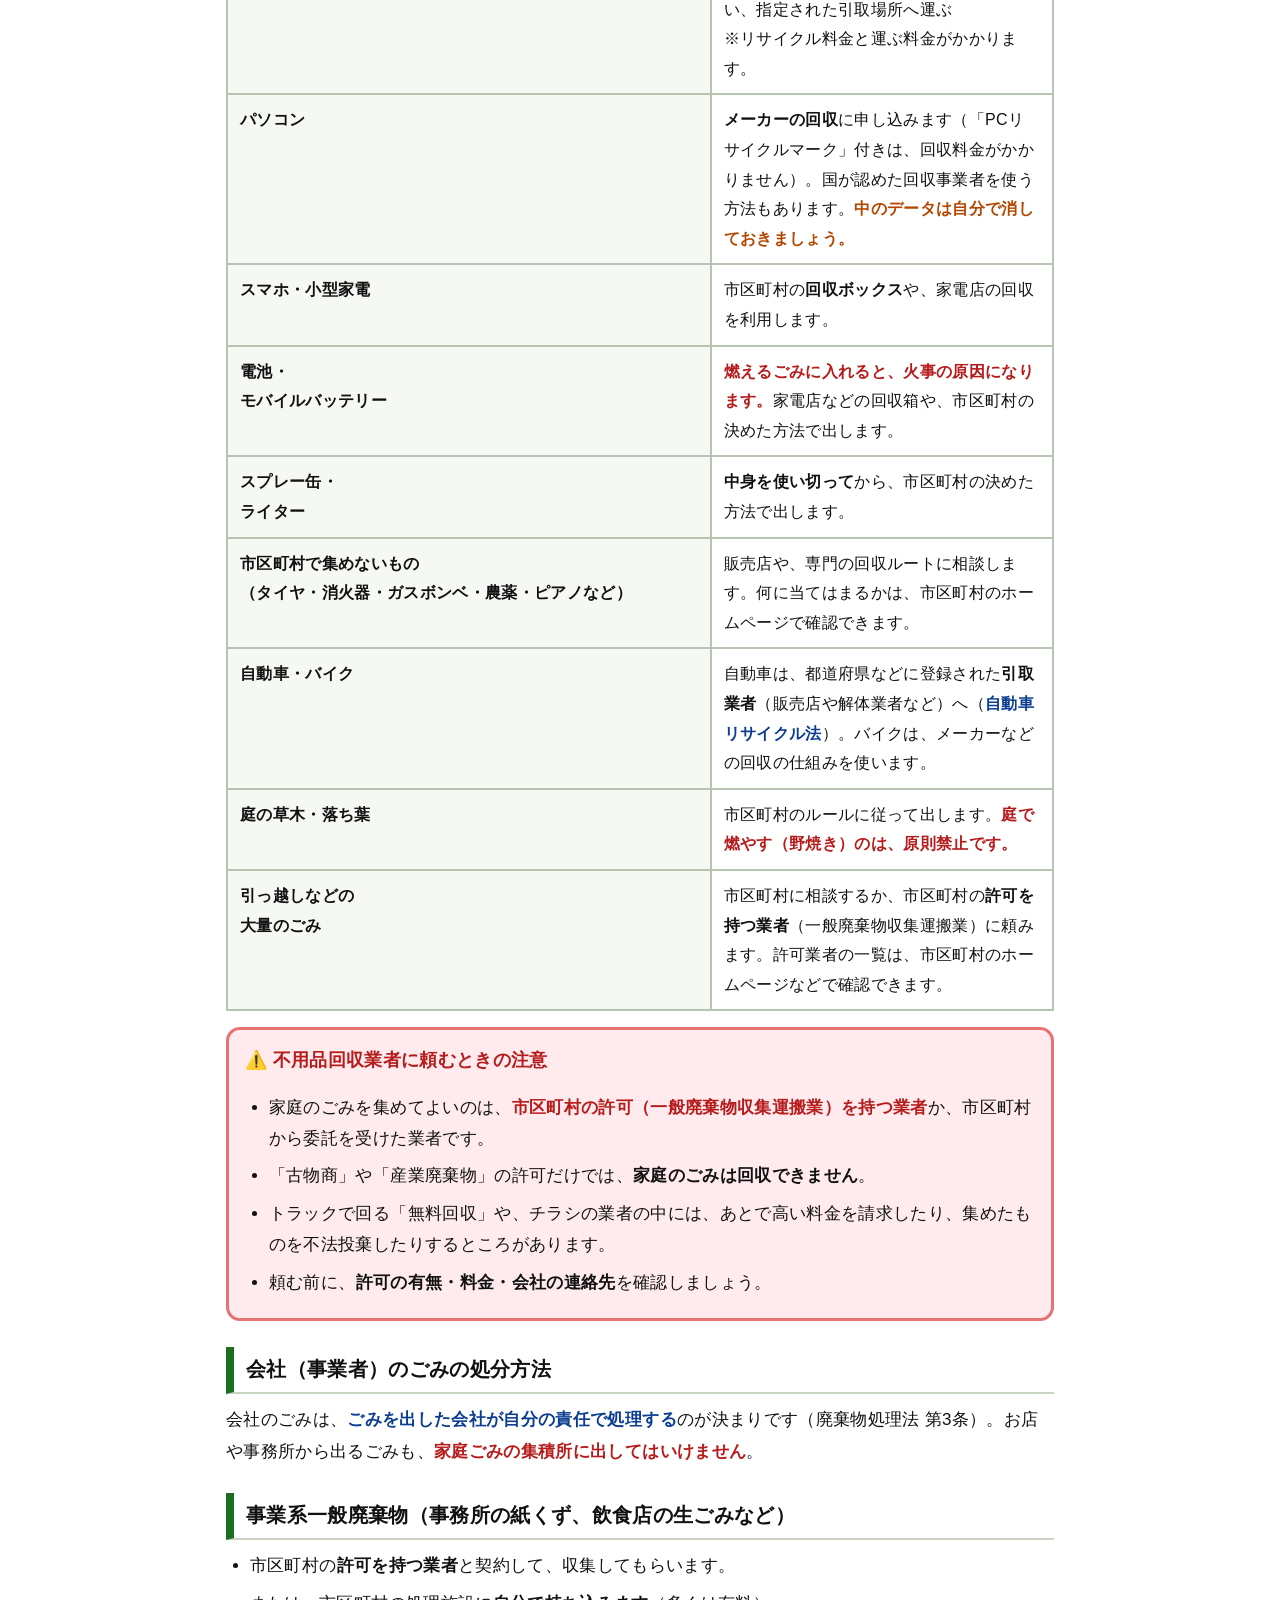
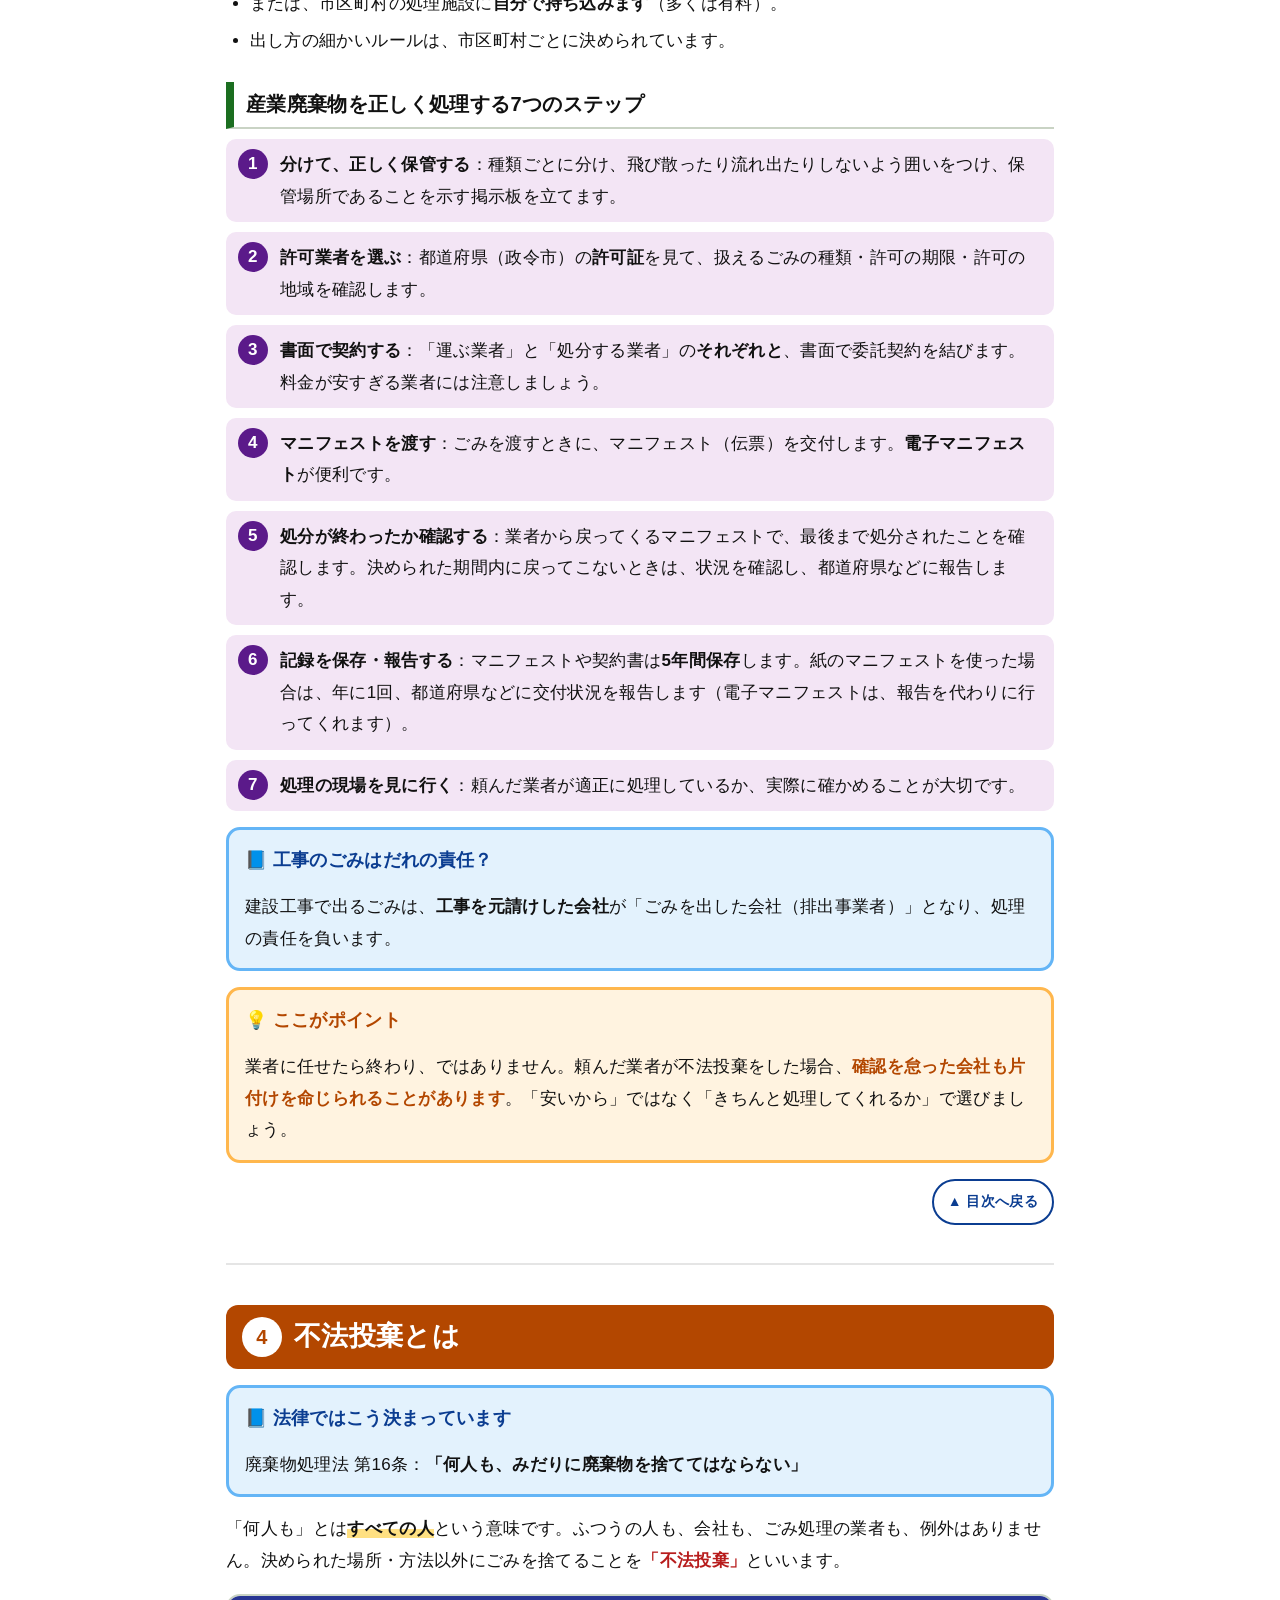
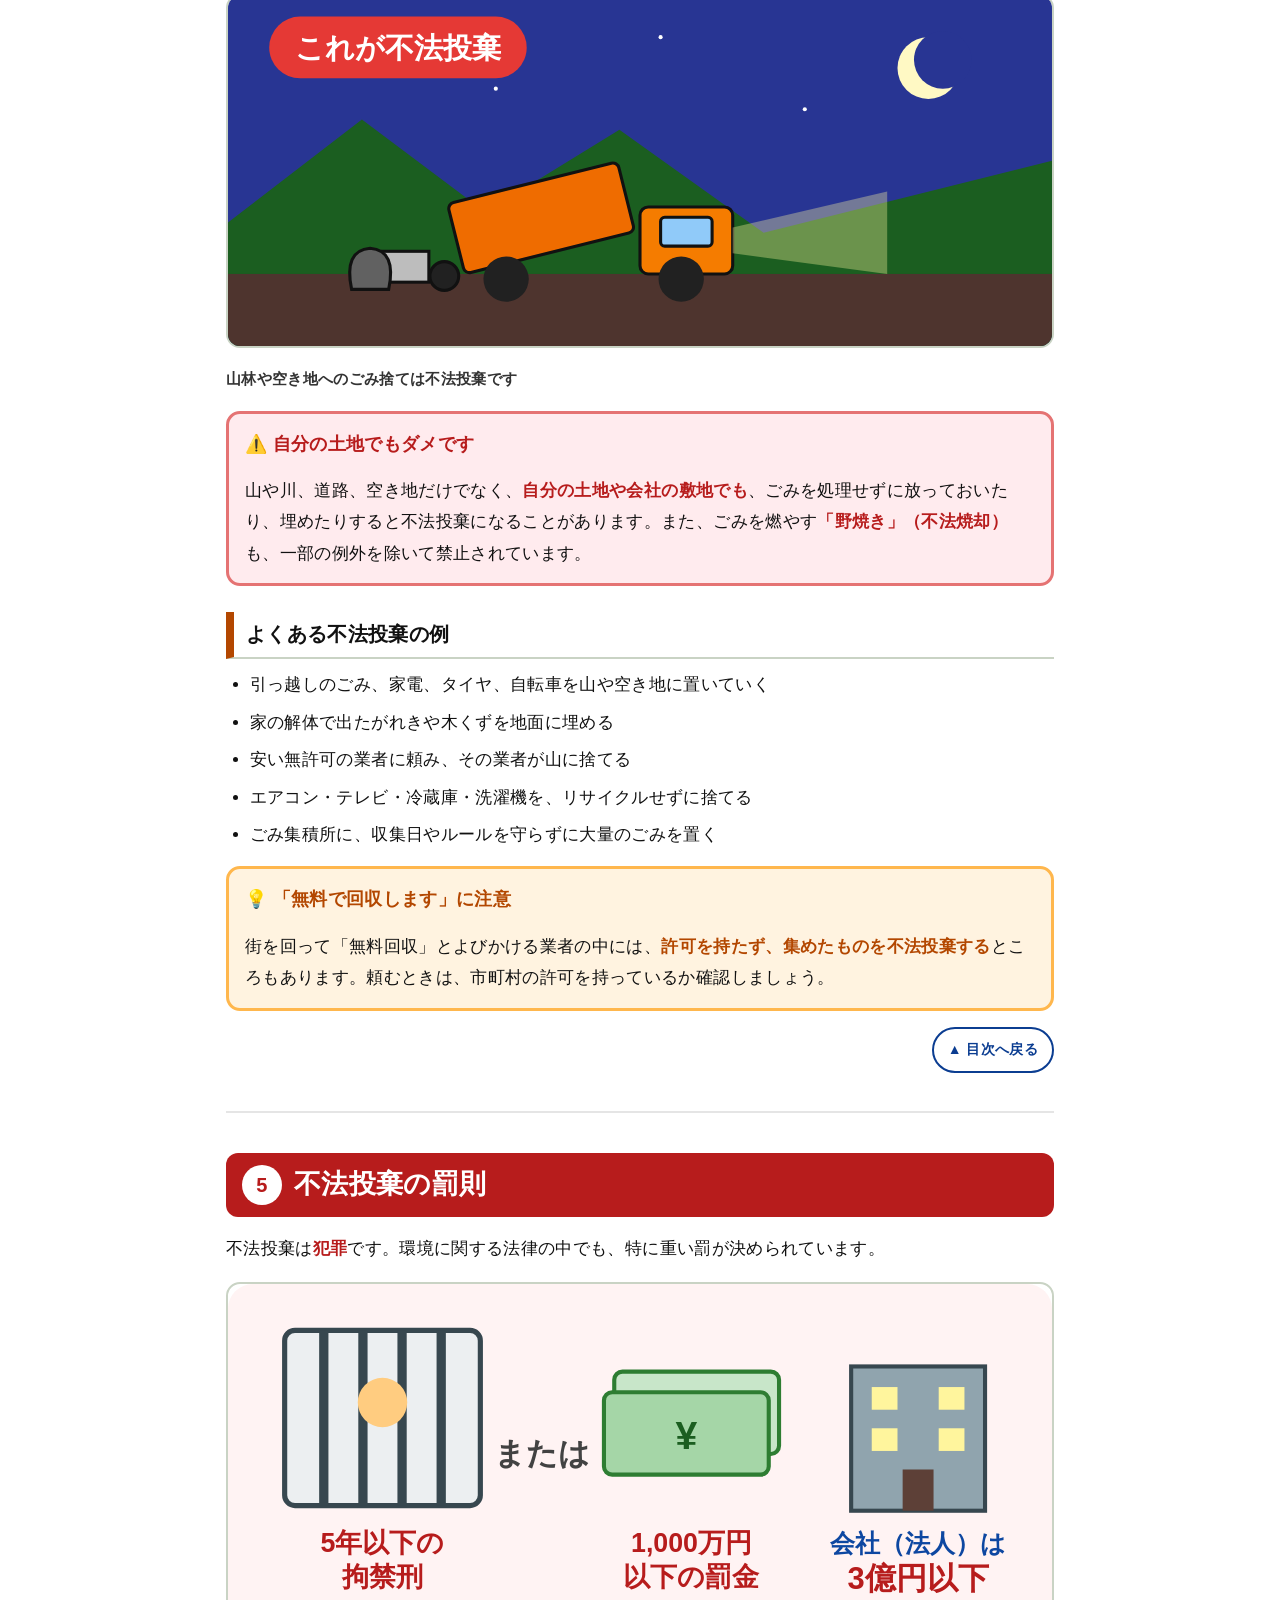
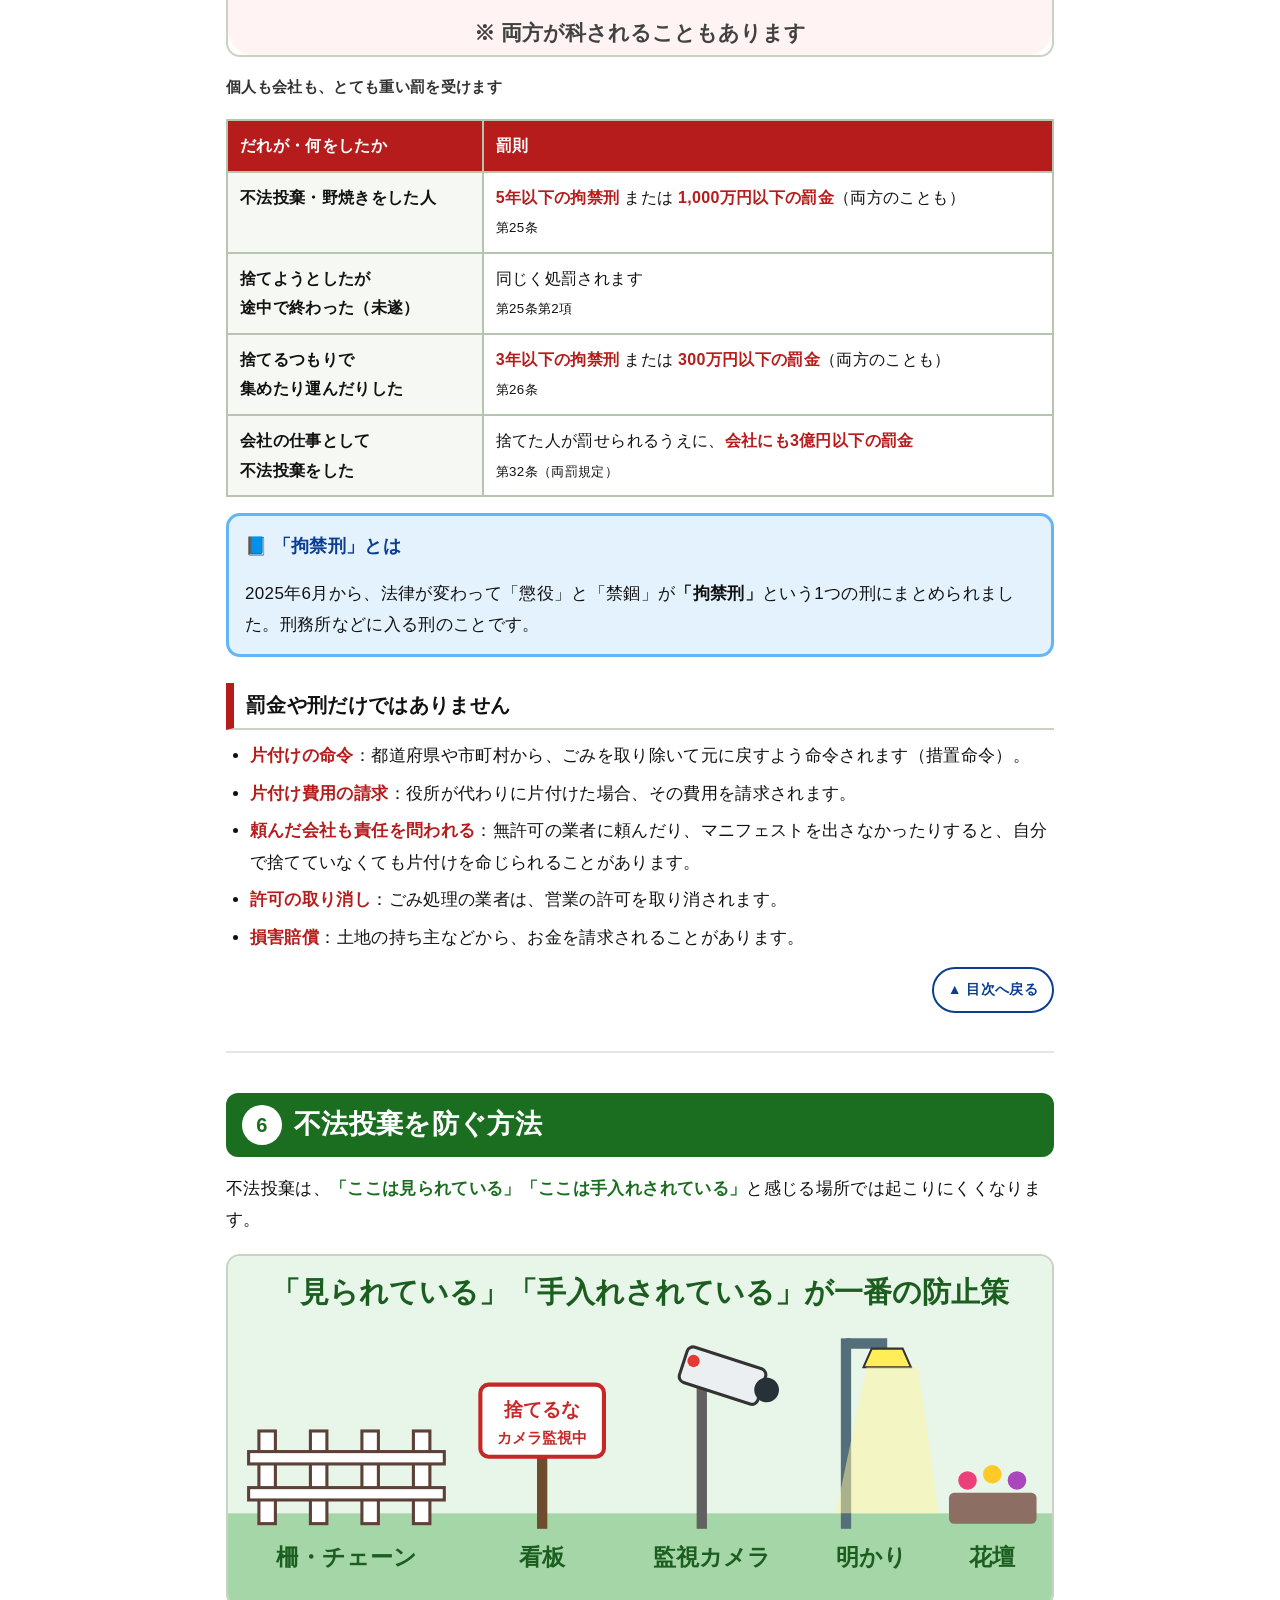
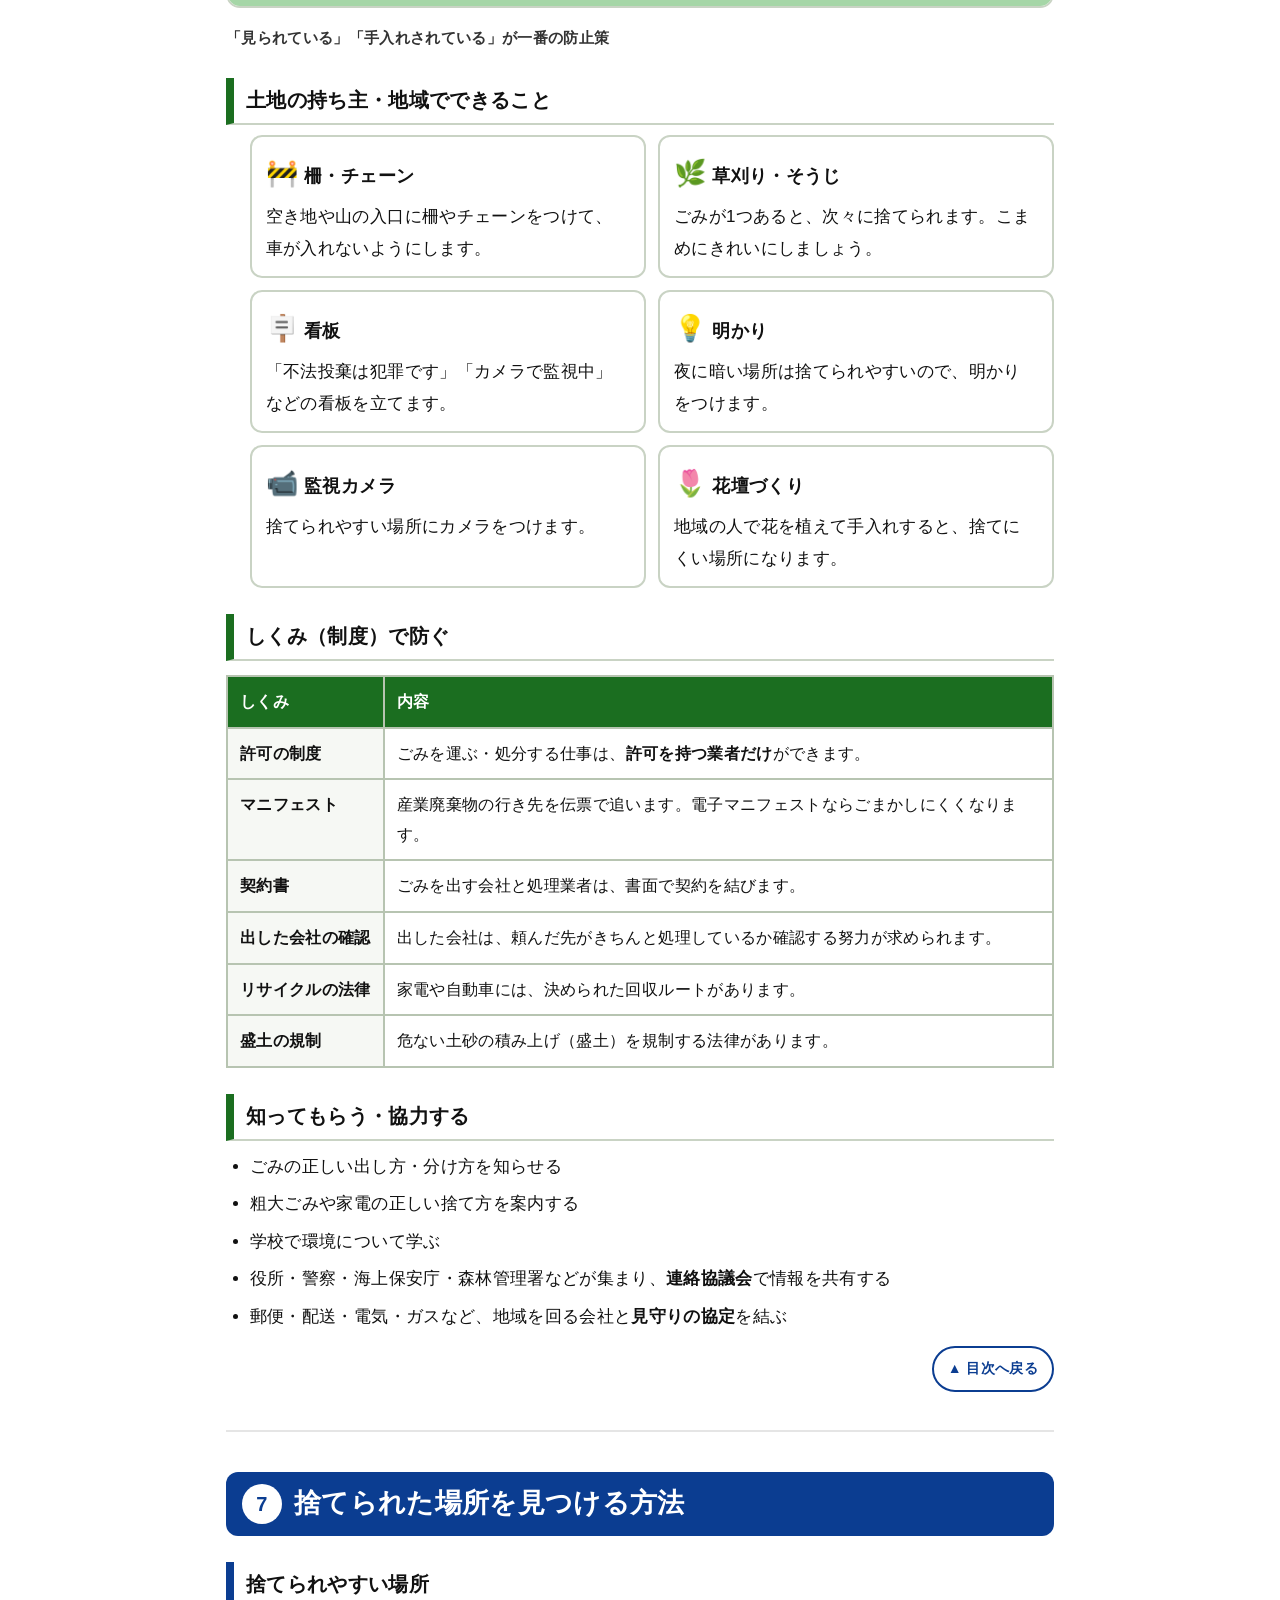
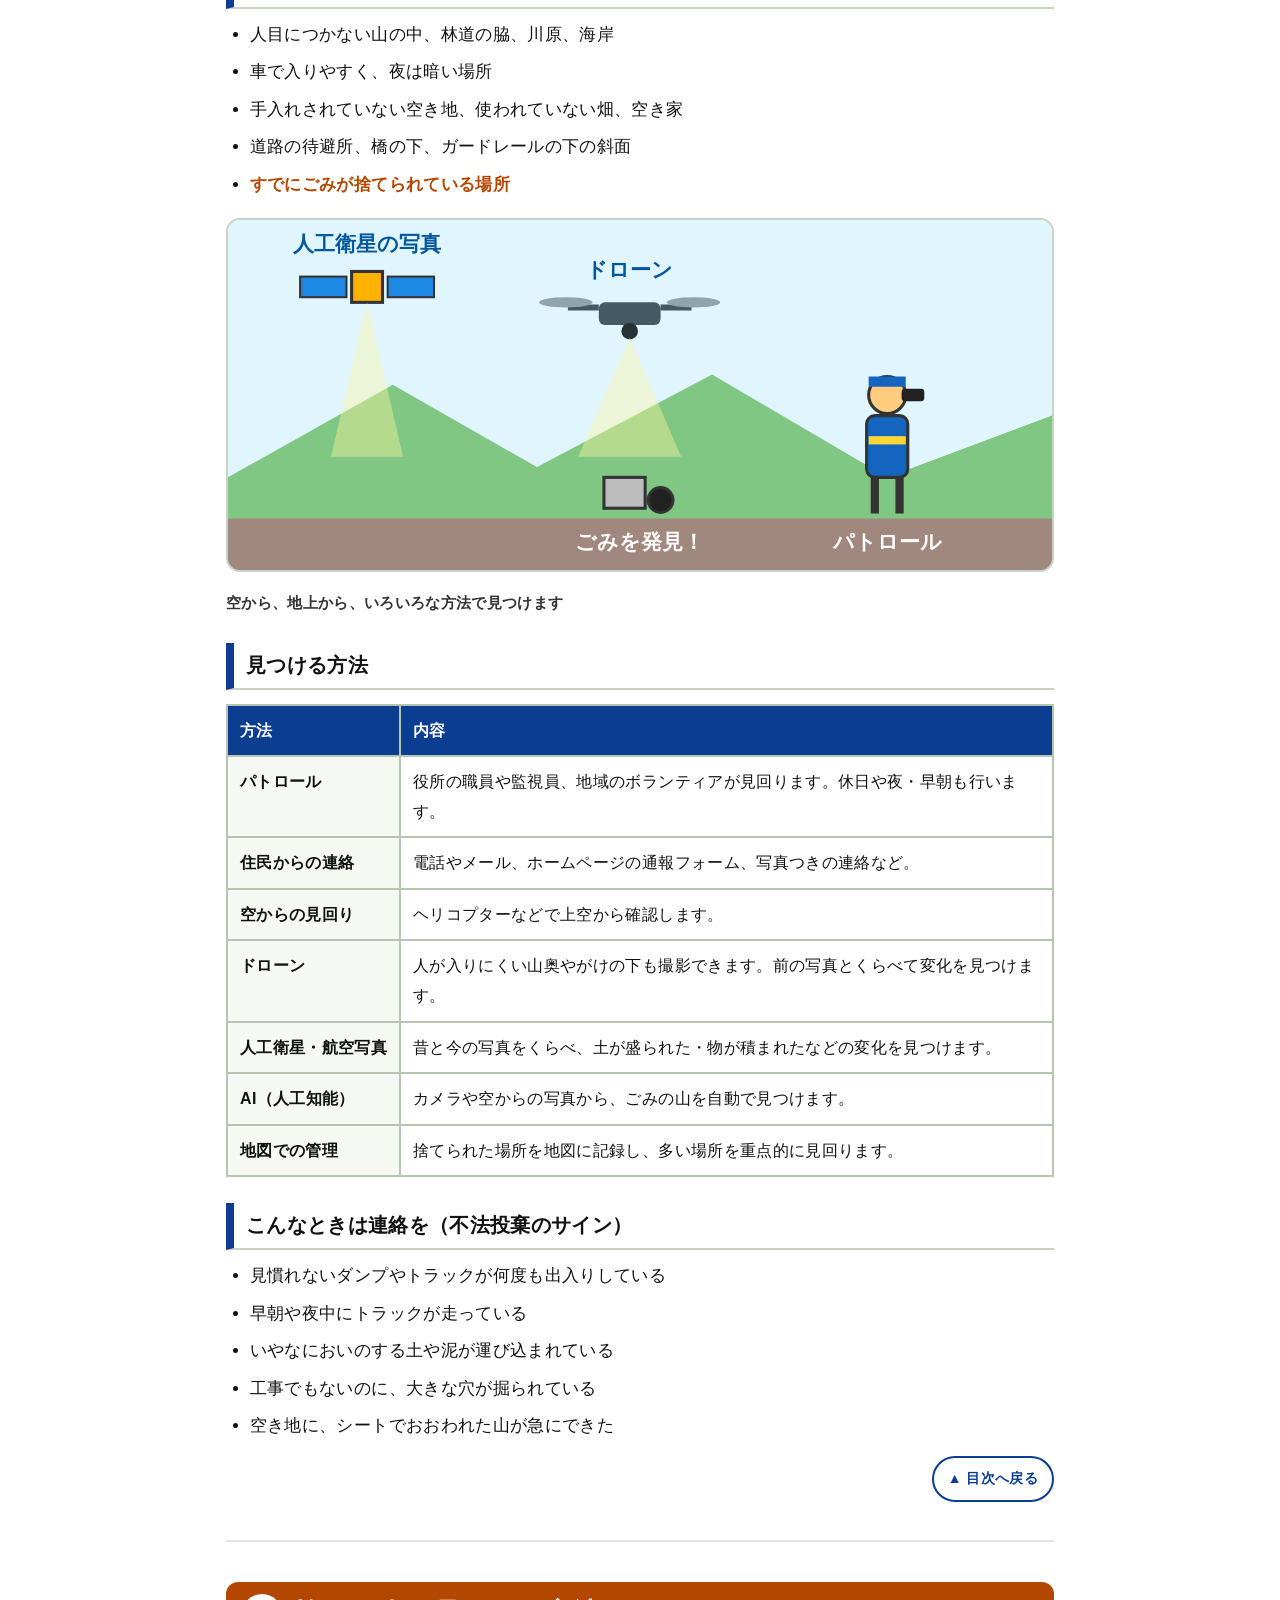
==== commit 564a2266: "Add files via upload" ====
--- a/index.html
+++ b/index.html
@@ -580,7 +580,7 @@
   <section class="section" aria-labelledby="h-end">
     <h2 id="h-end"><span class="h-num">★</span>おわりに</h2>
     <p>不法投棄は、土や地下水の汚れ、景色の悪化、火事、いやなにおいなど、地域に長く大きな被害をもたらします。片付けの費用は、最後には<strong class="c-orange">わたしたちの税金や土地の持ち主の負担</strong>になります。</p>
-    <p class="box easy" style="font-size:20px;text-align:center"><strong class="c-green">「捨てない」「捨てさせない」「見逃さない」</strong><br>一人ひとりの行動が、きれいな環境を守ります。</p>
+    <p class="box easy" style="font-size:20px"><strong class="c-green">「捨てない」「捨てさせない」「見逃さない」</strong><br>一人ひとりの行動が、きれいな環境を守ります。</p>
     <div class="box danger">
       <p class="box-title">ご利用にあたって</p>
       <p>このサイトは一般的な内容をまとめたものです。<strong>具体的なことは法律の専門家にご相談ください。</strong>この掲載内容を利用して損害等の不利益を負ったとしても、運営者・作成者は一切責任を負いません。くわしくは<a href="privacy.html#disclaimer">免責事項</a>をご覧ください。</p>
--- a/css/style.css
+++ b/css/style.css
@@ -197,9 +197,9 @@
 }
 
 /* ---------- イラスト ---------- */
-.illust { margin: 18px 0; text-align: center; }
+.illust { margin: 18px 0; text-align: left; }
 .illust img { width: 100%; border-radius: 14px; border: 2px solid var(--line); background: #fff; }
-.illust figcaption { font-size: 15px; margin-top: 6px; font-weight: 700; color: #333; }
+.illust figcaption { text-align: left; font-size: 15px; margin-top: 6px; font-weight: 700; color: #333; }
 
 /* ---------- 囲み ---------- */
 .box { border-radius: 14px; padding: 14px 16px; margin: 16px 0; border: 3px solid; }
@@ -295,7 +295,7 @@
 /* ---------- ページ移動（トップ・先頭へ） ---------- */
 .page-nav { display: flex; gap: 12px; flex-wrap: wrap; justify-content: center; margin: 28px 0 8px; }
 .page-nav a {
-  flex: 1 1 200px; max-width: 320px; display: flex; align-items: center; justify-content: center;
+  flex: 1 1 200px; max-width: 320px; display: flex; align-items: center; justify-content: flex-start; text-align: left;
   min-height: 52px; padding: 10px 16px; border-radius: 12px; text-decoration: none; font-weight: 900; font-size: 17px;
   border: 3px solid var(--green); color: var(--green); background: var(--green-bg);
 }
